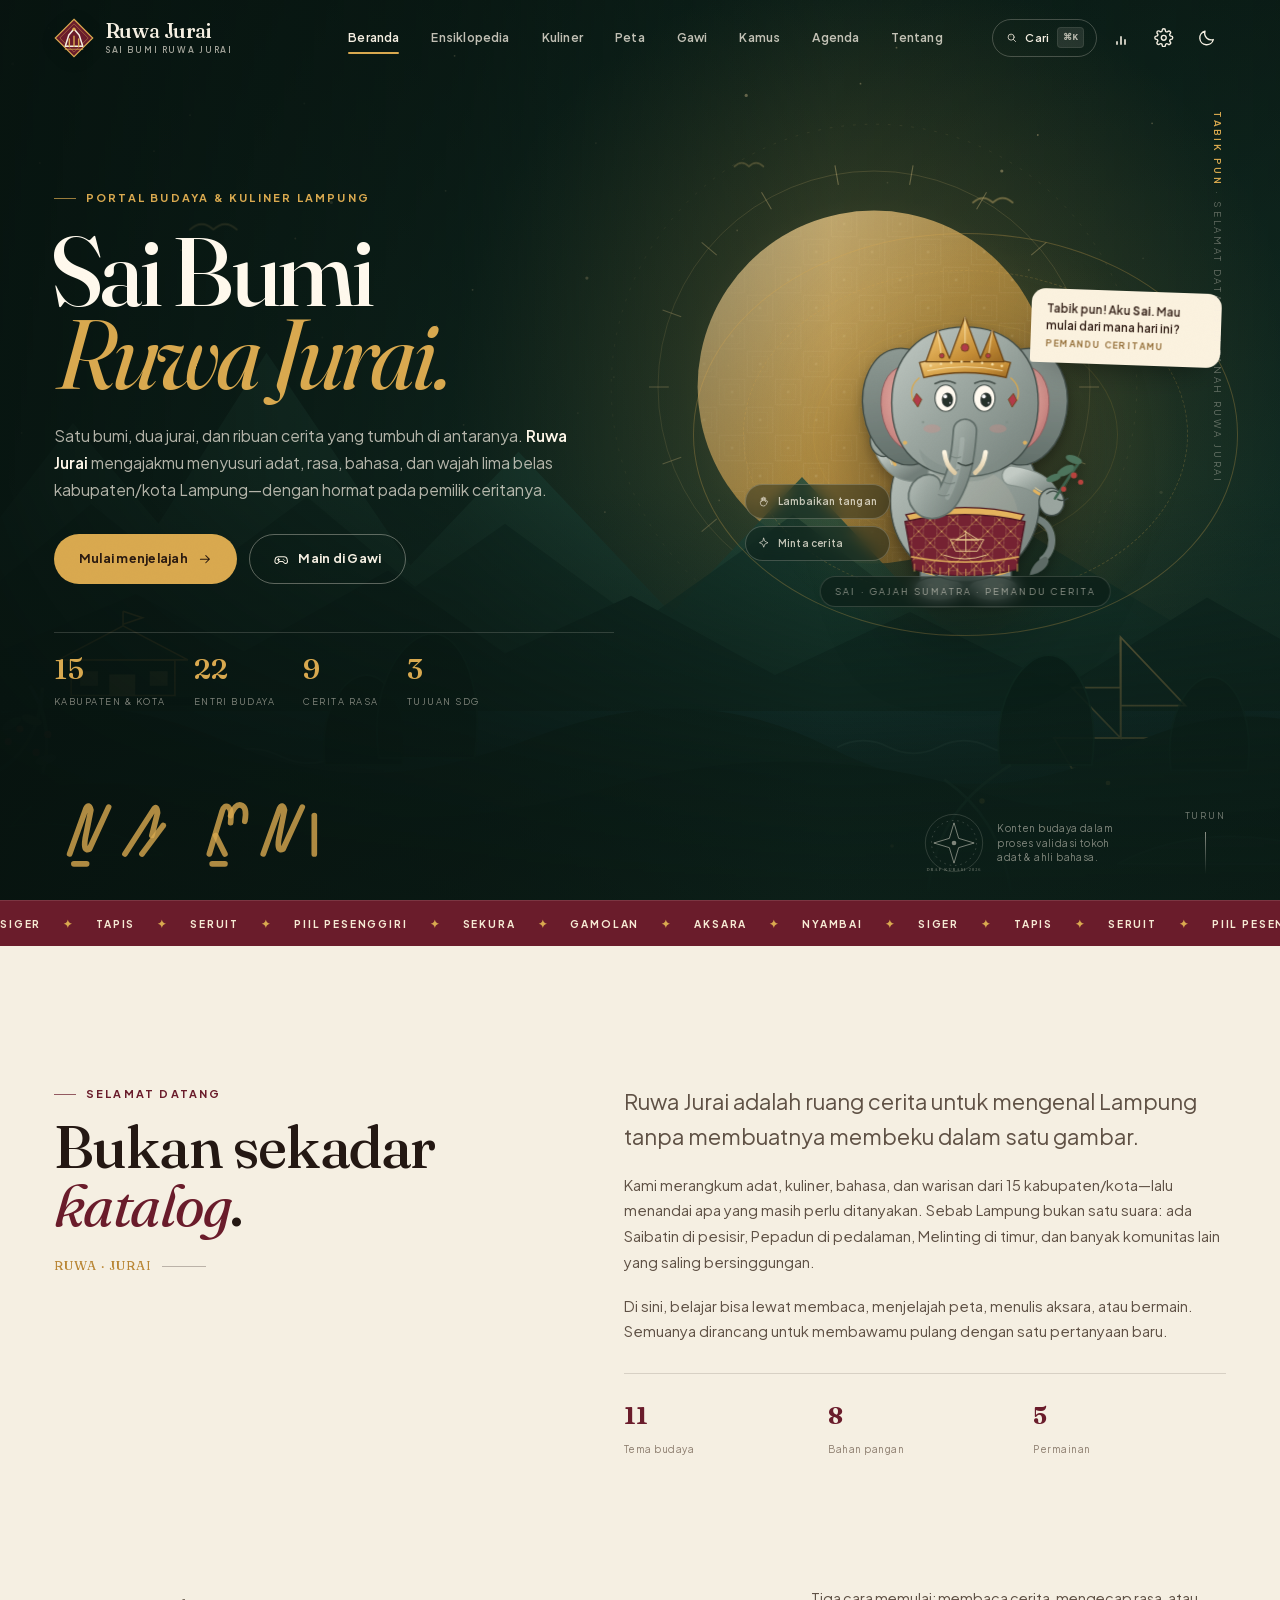
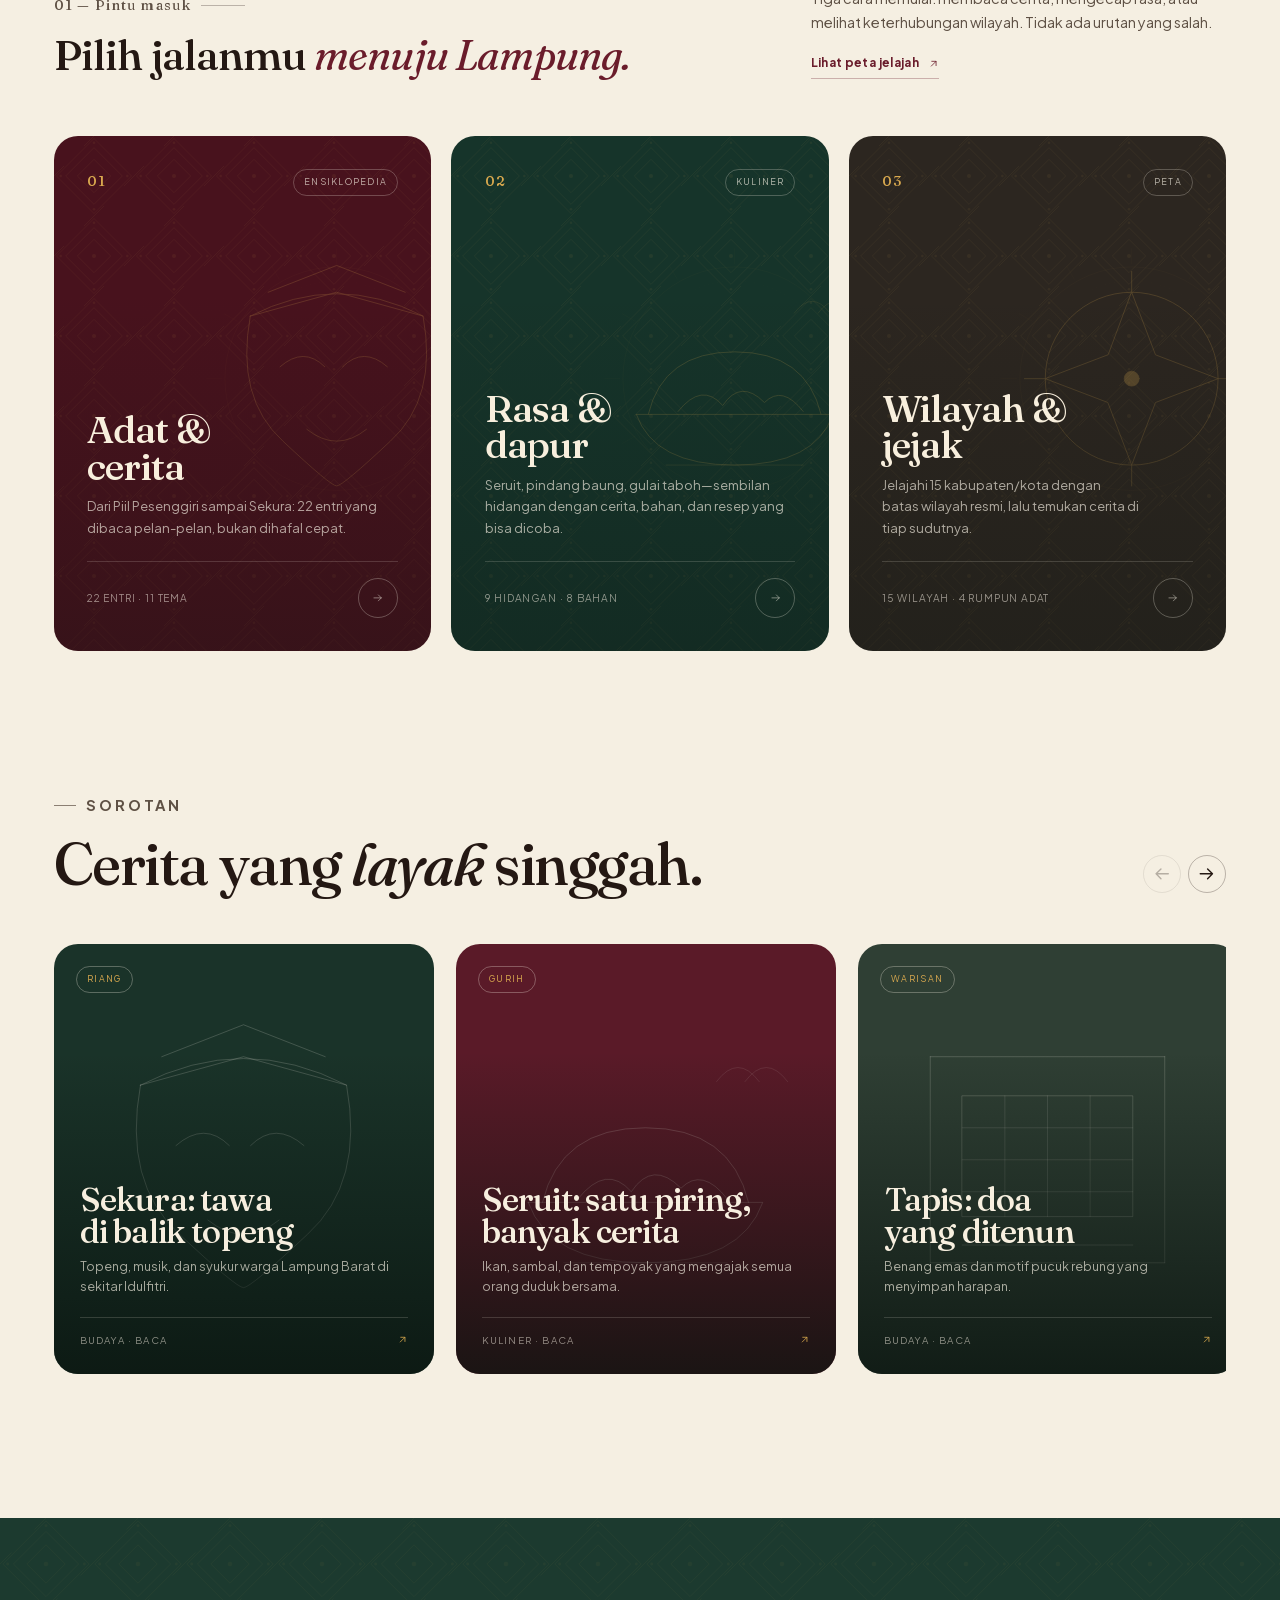
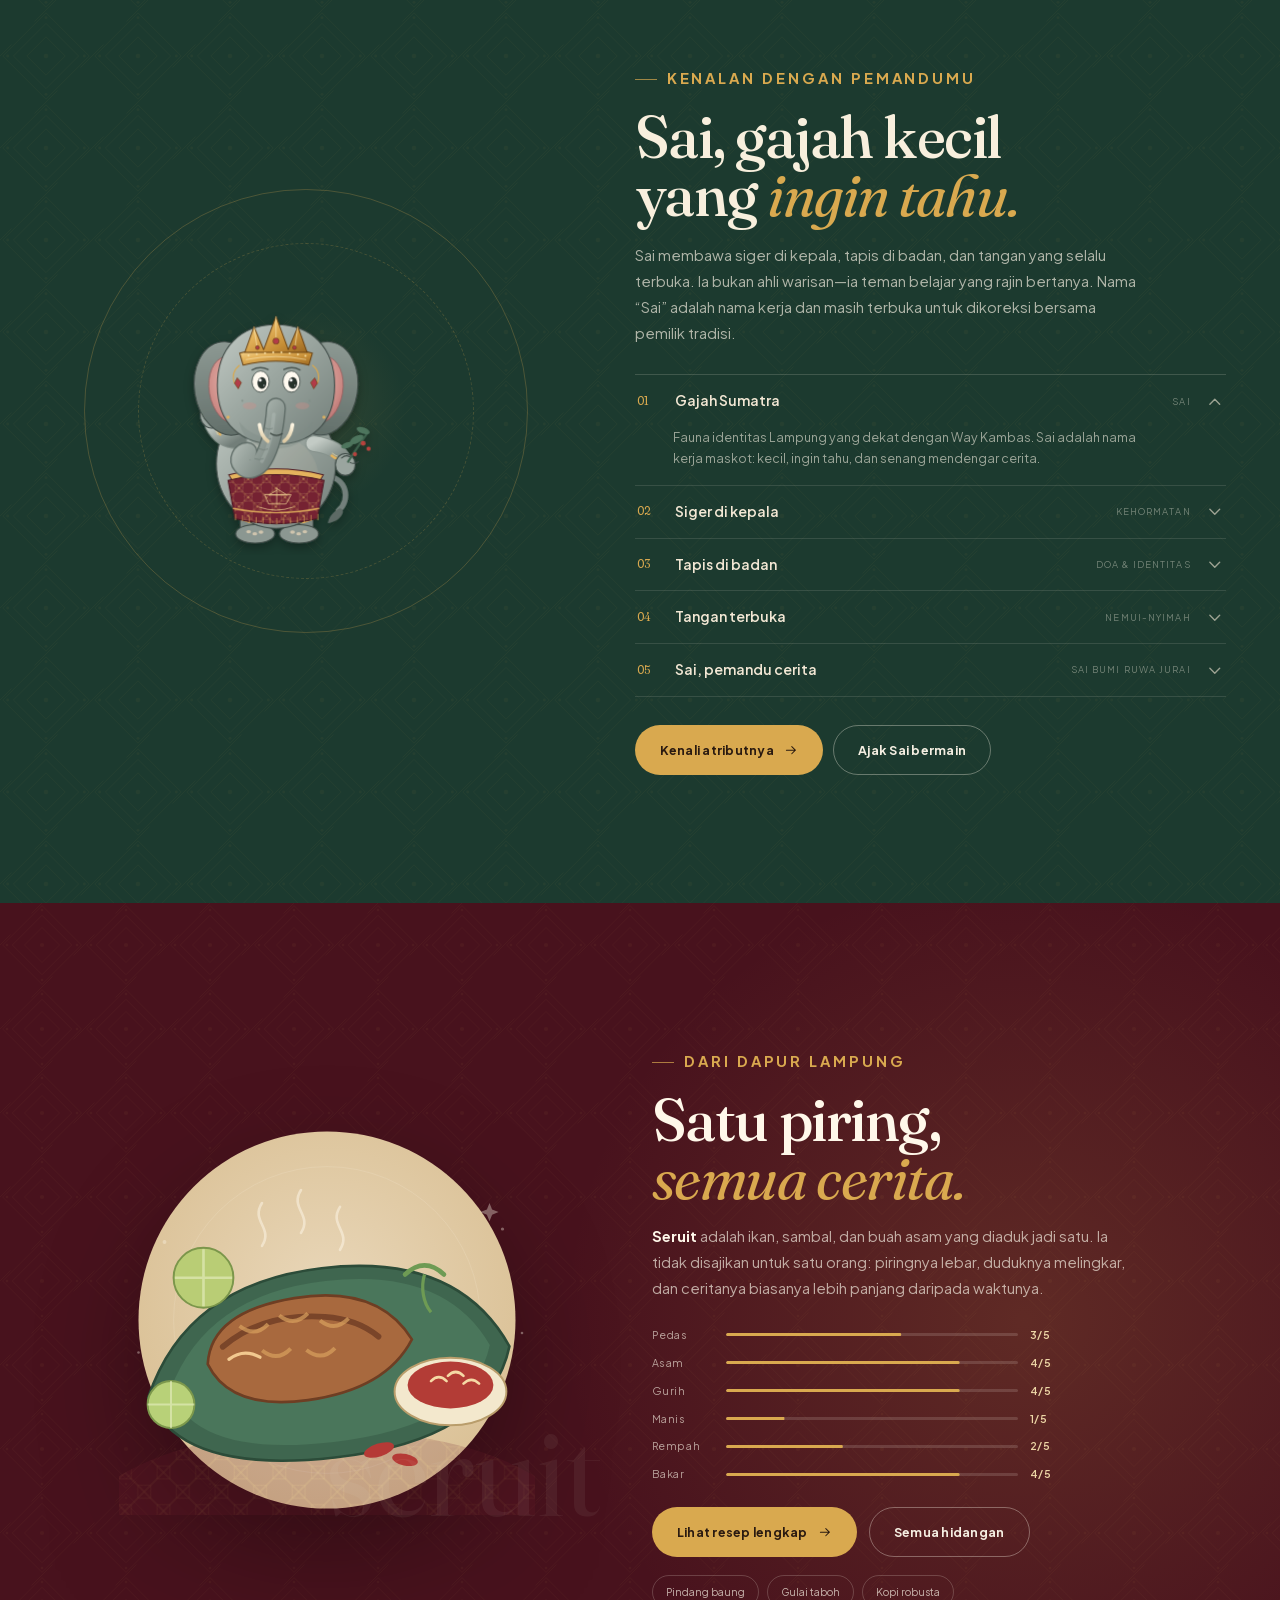
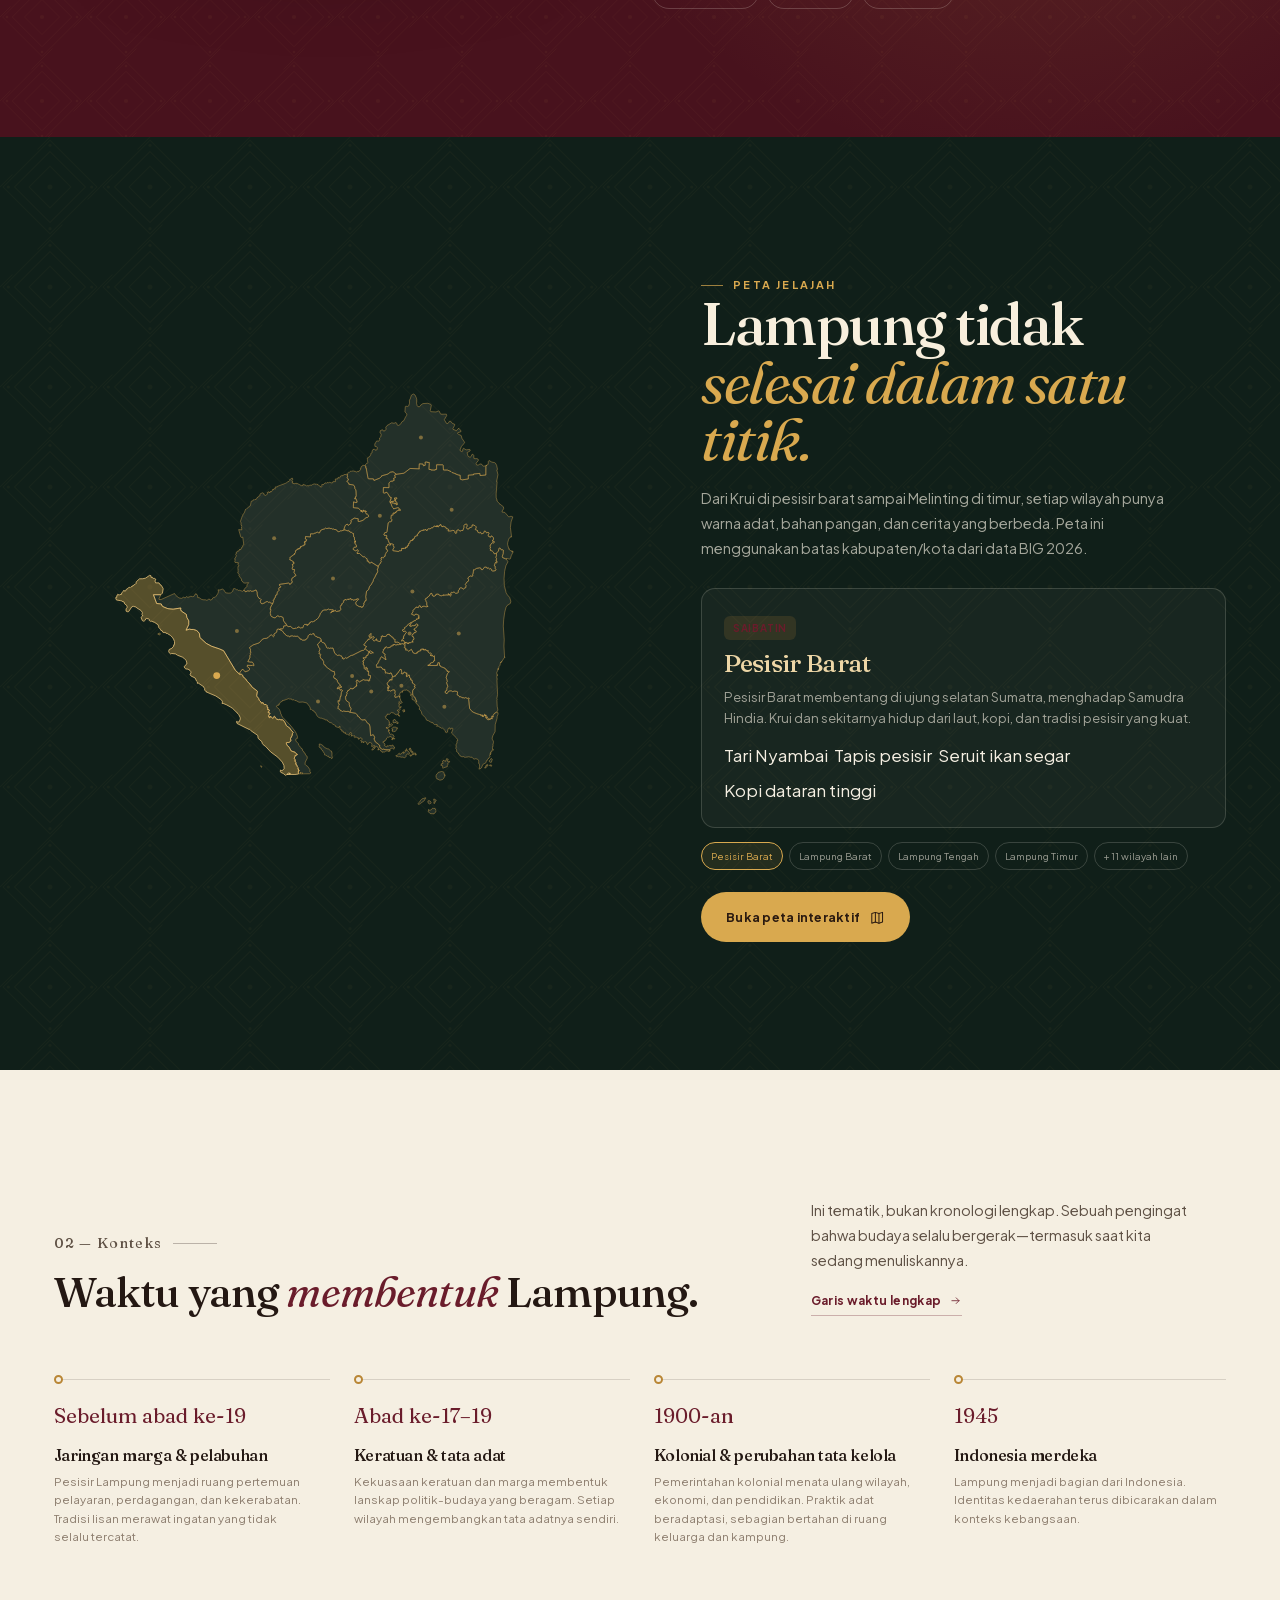
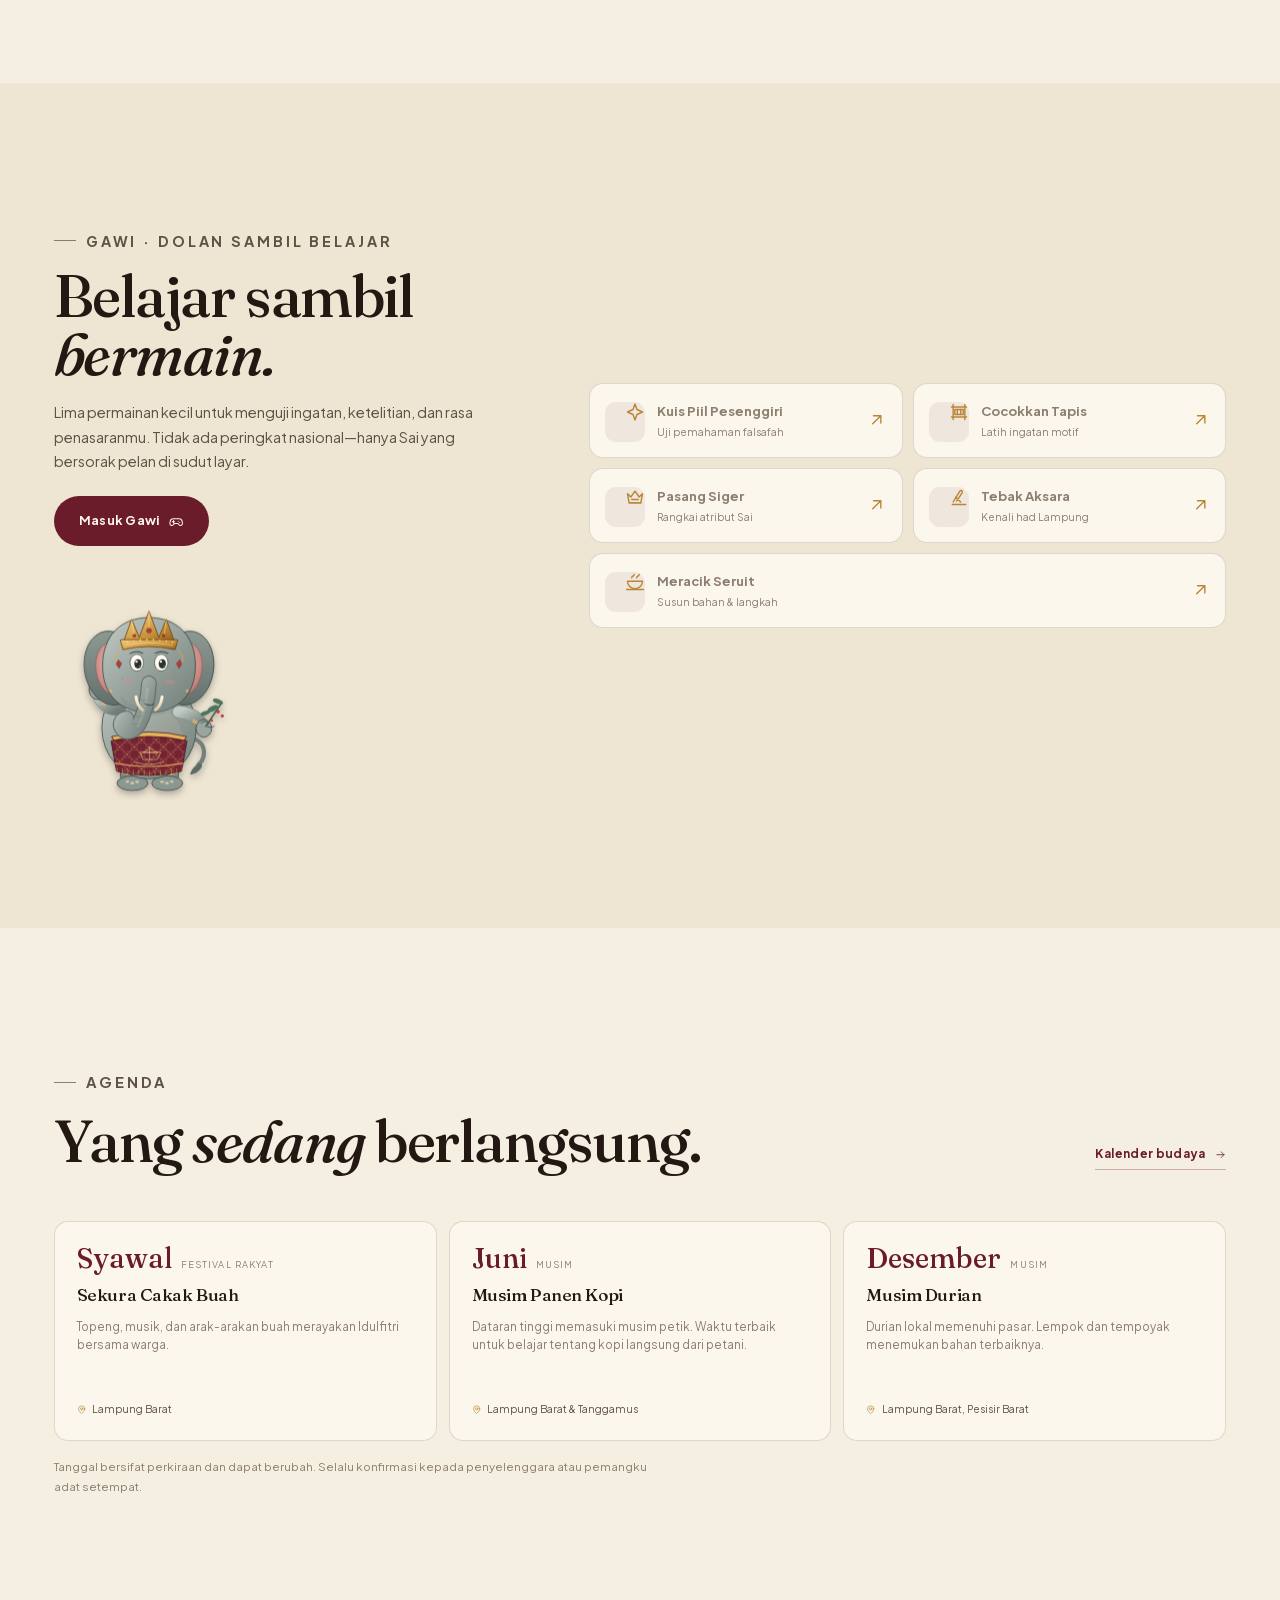
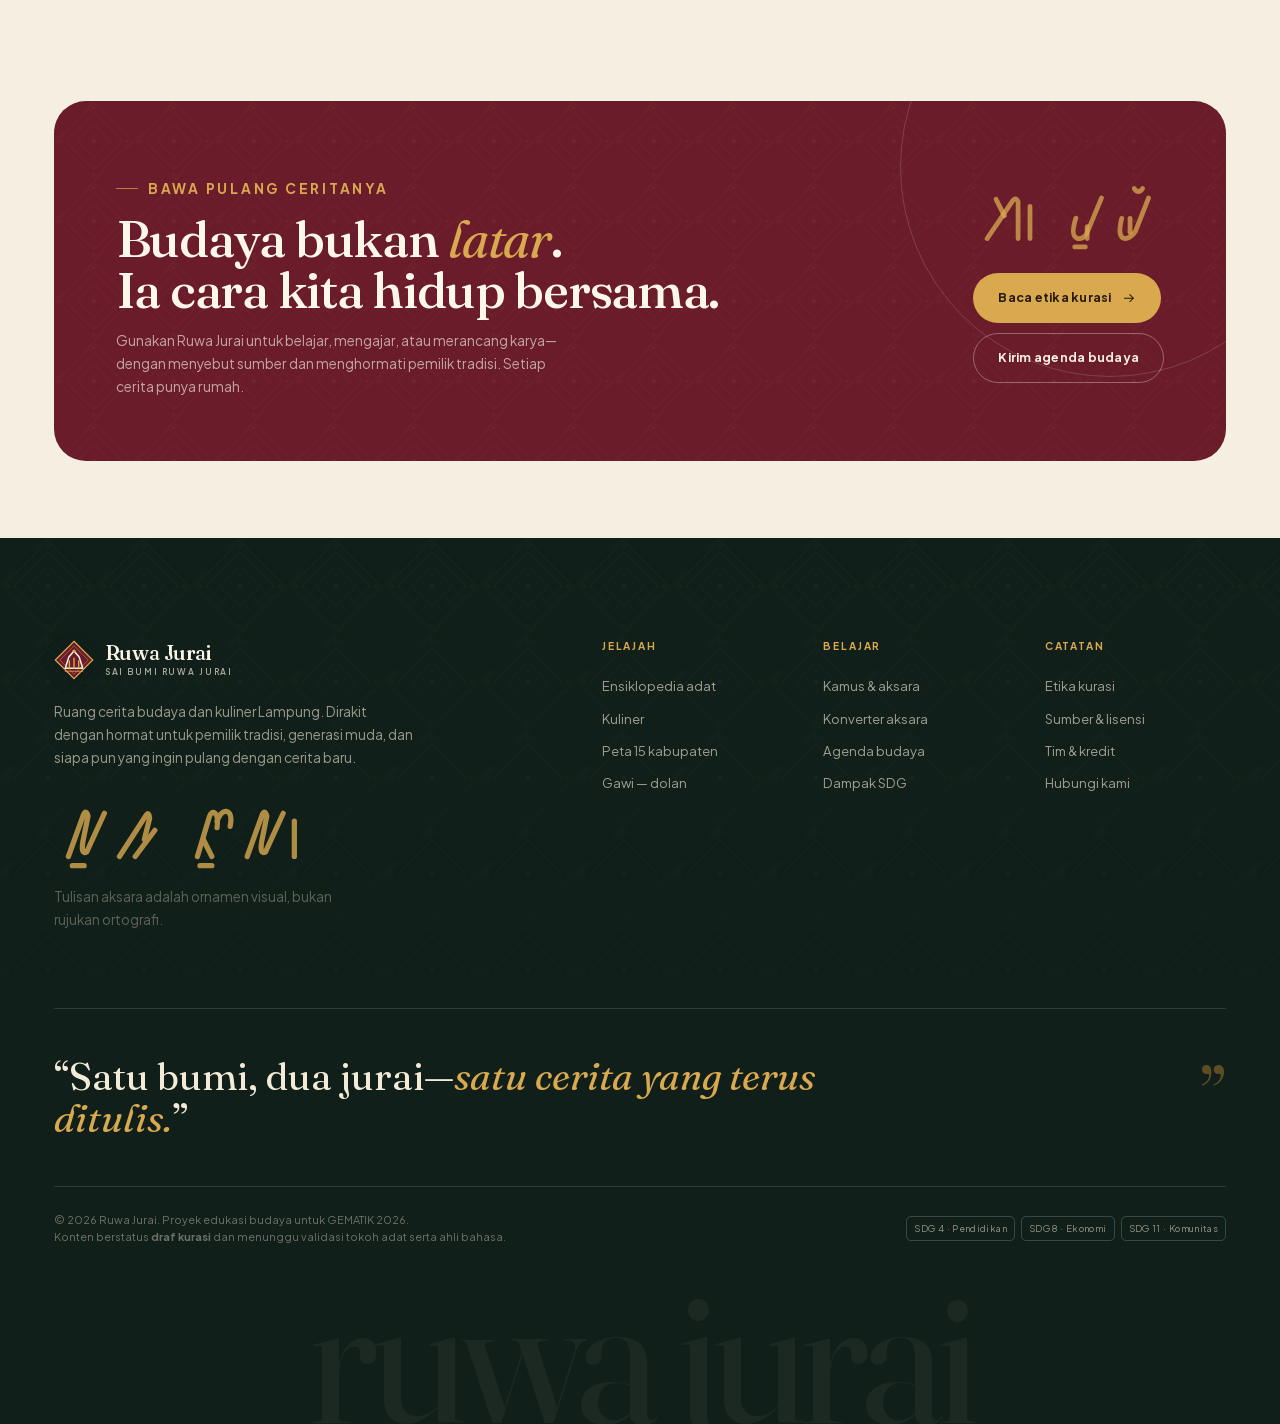
==== index.html @ bbf86ad0 "masih sangat sederhana" ====
<!DOCTYPE html>
<html lang="id" data-theme="light">
<head>
  <meta charset="utf-8">
  <meta name="viewport" content="width=device-width, initial-scale=1">
  <title>Ruwa Jurai — Portal Budaya &amp; Kuliner Lampung</title>
  <meta name="description" content="Rumah digital untuk cerita, rasa, dan warisan Lampung. Jelajahi ensiklopedia adat, kuliner, peta 15 kabupaten/kota, kamus aksara, dan permainan budaya.">
  <meta name="theme-color" content="#142b23">
  <meta property="og:title" content="Ruwa Jurai — Sai Bumi Ruwa Jurai">
  <meta property="og:description" content="Satu bumi, dua jurai. Jelajahi budaya dan kuliner Lampung lewat cerita, peta, aksara, dan permainan.">
  <meta property="og:type" content="website">
  <meta property="og:image" content="assets/img/og-ruwa-jurai.svg">
  <link rel="icon" href="assets/img/favicon.svg" type="image/svg+xml">
  <link rel="manifest" href="manifest.webmanifest">
  <link rel="stylesheet" href="assets/fonts/fonts.css">
  <link rel="stylesheet" href="assets/css/base.css">
  <link rel="stylesheet" href="assets/css/components.css">
  <link rel="stylesheet" href="assets/css/pages.css">
  <script defer src="assets/js/glyphs.js"></script>
  <script defer src="assets/js/aksara.js"></script>
  <script defer src="assets/js/icons.js"></script>
  <script defer src="assets/js/illustrations.js"></script>
  <script defer src="assets/js/data.js"></script>
  <script defer src="assets/js/map-data.js"></script>
  <script defer src="assets/js/app.js"></script>
  <script defer src="assets/js/home.js"></script>
  <meta name="color-scheme" content="light dark">
  <meta name="mobile-web-app-capable" content="yes">
  <meta name="apple-mobile-web-app-capable" content="yes">
  <meta name="apple-mobile-web-app-status-bar-style" content="black-translucent">
  <meta name="apple-mobile-web-app-title" content="Ruwa Jurai">
  <script defer src="assets/js/sw-register.js"></script>
</head>
<body data-page="beranda">
  <div data-site-header></div>
  <main id="main">
    <!-- HERO -->
    <section class="home-hero" id="hero">
      <div class="home-hero__scene" data-hero-scene></div>
      <span class="hero-verbs" aria-hidden="true"><b>tabik pun</b> · selamat datang di tanah ruwa jurai</span>
      <div class="container home-hero__inner">
        <div class="home-hero__copy">
          <p class="eyebrow eyebrow--gold">Portal budaya &amp; kuliner Lampung</p>
          <h1>
            <span class="line">Sai Bumi</span>
            <em>Ruwa Jurai.</em>
          </h1>
          <p class="home-hero__lead">
            Satu bumi, dua jurai, dan ribuan cerita yang tumbuh di antaranya.
            <strong>Ruwa Jurai</strong> mengajakmu menyusuri adat, rasa, bahasa, dan wajah
            lima belas kabupaten/kota Lampung—dengan hormat pada pemilik ceritanya.
          </p>
          <div class="home-hero__actions">
            <a class="btn btn--gold" href="ensiklopedia.html">Mulai menjelajah <span data-icon="right"></span></a>
            <a class="btn btn--on-dark" href="gawi.html"><span data-icon="gamepad"></span> Main di Gawi</a>
          </div>
          <div class="home-hero__stats">
            <div class="home-hero__stat"><b data-count="15">15</b><span>Kabupaten &amp; kota</span></div>
            <div class="home-hero__stat"><b data-count="22">22</b><span>Entri budaya</span></div>
            <div class="home-hero__stat"><b data-count="9">9</b><span>Cerita rasa</span></div>
            <div class="home-hero__stat"><b data-count="3">3</b><span>Tujuan SDG</span></div>
          </div>
        </div>
        <div class="home-hero__mascot">
          <div class="mascot-stage">
            <span class="mascot-stage__halo" aria-hidden="true"></span>
            <div class="speech-bubble">Tabik pun! Aku <b>Sai</b>. Mau mulai dari mana hari ini?<small>Pemandu ceritamu</small></div>
            <div class="mascot-actions">
              <button type="button" data-sai-action="wave"><span data-icon="hands"></span> Lambaikan tangan</button>
              <button type="button" data-sai-action="story"><span data-icon="spark"></span> Minta cerita</button>
            </div>
            <div data-mascot></div>
            <span class="mascot-stage__caption">Sai · gajah Sumatra · pemandu cerita</span>
          </div>
        </div>
      </div>
      <div class="container home-hero__foot">
        <div class="hero-aksara aksara-wrap" data-aksara="ruwa jurai" data-aksara-decor aria-hidden="true"></div>
        <div class="home-hero__footright">
          <div class="hero-seal">
            <svg viewBox="0 0 80 80" aria-hidden="true" fill="none" stroke="currentColor" stroke-width="1">
              <circle cx="40" cy="40" r="37" opacity=".4"/>
              <circle cx="40" cy="40" r="29" stroke-dasharray="2 5" opacity=".5"/>
              <path d="M40 14 46 34 66 40 46 46 40 66 34 46 14 40 34 34Z" stroke-width="1.2"/>
              <circle cx="40" cy="40" r="3" fill="currentColor" stroke="none"/>
              <text x="40" y="76" text-anchor="middle" font-size="5.5" letter-spacing="1.4" fill="currentColor" stroke="none" font-family="serif">DRAF KURASI 2026</text>
            </svg>
            <span>Konten budaya dalam proses validasi tokoh adat &amp; ahli bahasa.</span>
          </div>
          <a class="hero-scroll" href="#jelajah"><span>Turun</span><span class="line" aria-hidden="true"></span></a>
        </div>
      </div>
    </section>

    <!-- RIBBON -->
    <div class="ribbon" aria-hidden="true">
      <div class="ribbon__track">
        <div class="ribbon__group">
          <span>Siger</span><span>Tapis</span><span>Seruit</span><span>Piil Pesenggiri</span><span>Sekura</span><span>Gamolan</span><span>Aksara</span><span>Nyambai</span>
        </div>
        <div class="ribbon__group">
          <span>Siger</span><span>Tapis</span><span>Seruit</span><span>Piil Pesenggiri</span><span>Sekura</span><span>Gamolan</span><span>Aksara</span><span>Nyambai</span>
        </div>
      </div>
    </div>

    <!-- INTRO -->
    <section class="section home-intro" id="jelajah">
      <div class="container home-intro__grid">
        <div class="home-intro__title reveal">
          <p class="eyebrow">Selamat datang</p>
          <h2>Bukan sekadar <em>katalog</em>.</h2>
          <p class="section-index" style="margin-top:22px">RUWA · JURAI</p>
        </div>
        <div class="home-intro__body reveal" data-reveal="right">
          <p class="lead">Ruwa Jurai adalah ruang cerita untuk mengenal Lampung tanpa membuatnya membeku dalam satu gambar.</p>
          <p>Kami merangkum adat, kuliner, bahasa, dan warisan dari 15 kabupaten/kota—lalu menandai apa yang masih perlu ditanyakan. Sebab Lampung bukan satu suara: ada Saibatin di pesisir, Pepadun di pedalaman, Melinting di timur, dan banyak komunitas lain yang saling bersinggungan.</p>
          <p>Di sini, belajar bisa lewat membaca, menjelajah peta, menulis aksara, atau bermain. Semuanya dirancang untuk membawamu pulang dengan satu pertanyaan baru.</p>
          <div class="home-facts">
            <div class="home-fact"><b>11</b><span>Tema budaya</span></div>
            <div class="home-fact"><b>8</b><span>Bahan pangan</span></div>
            <div class="home-fact"><b>5</b><span>Permainan</span></div>
          </div>
        </div>
      </div>
    </section>

    <!-- PATHWAYS -->
    <section class="section section--flush" aria-labelledby="path-title">
      <div class="container">
        <div class="section-head section-head--split">
          <div>
            <p class="section-index reveal">01 — Pintu masuk</p>
            <h2 class="section-lede" id="path-title" style="margin-top:14px">Pilih jalanmu <em>menuju Lampung.</em></h2>
          </div>
          <div class="section-head__side reveal" data-reveal="right">
            <p>Tiga cara memulai: membaca cerita, mengecap rasa, atau melihat keterhubungan wilayah. Tidak ada urutan yang salah.</p>
            <a class="link-arrow" href="peta.html">Lihat peta jelajah <span data-icon="arrow-up-right"></span></a>
          </div>
        </div>
        <div class="pathways">
          <a class="path-card reveal" href="ensiklopedia.html" style="--delay:0ms">
            <div class="path-card__top"><span class="path-card__num">01</span><span class="path-card__tag">Ensiklopedia</span></div>
            <div class="path-card__art" data-motif-panel="mask" aria-hidden="true"></div>
            <div class="path-card__body">
              <h3>Adat &amp;<br>cerita</h3>
              <p>Dari Piil Pesenggiri sampai Sekura: 22 entri yang dibaca pelan-pelan, bukan dihafal cepat.</p>
              <div class="path-card__foot"><span>22 entri · 11 tema</span><span class="path-card__arrow" data-icon="right"></span></div>
            </div>
          </a>
          <a class="path-card reveal" href="kuliner.html" style="--delay:80ms">
            <div class="path-card__top"><span class="path-card__num">02</span><span class="path-card__tag">Kuliner</span></div>
            <div class="path-card__art" data-motif-panel="seruit" aria-hidden="true"></div>
            <div class="path-card__body">
              <h3>Rasa &amp;<br>dapur</h3>
              <p>Seruit, pindang baung, gulai taboh—sembilan hidangan dengan cerita, bahan, dan resep yang bisa dicoba.</p>
              <div class="path-card__foot"><span>9 hidangan · 8 bahan</span><span class="path-card__arrow" data-icon="right"></span></div>
            </div>
          </a>
          <a class="path-card reveal" href="peta.html" style="--delay:160ms">
            <div class="path-card__top"><span class="path-card__num">03</span><span class="path-card__tag">Peta</span></div>
            <div class="path-card__art" data-motif-panel="compass" aria-hidden="true"></div>
            <div class="path-card__body">
              <h3>Wilayah &amp;<br>jejak</h3>
              <p>Jelajahi 15 kabupaten/kota dengan batas wilayah resmi, lalu temukan cerita di tiap sudutnya.</p>
              <div class="path-card__foot"><span>15 wilayah · 4 rumpun adat</span><span class="path-card__arrow" data-icon="right"></span></div>
            </div>
          </a>
        </div>
      </div>
    </section>

    <!-- HIGHLIGHTS -->
    <section class="section" aria-labelledby="sorotan-title">
      <div class="container">
        <div class="section-head">
          <div class="section-head__title reveal">
            <p class="eyebrow">Sorotan</p>
            <h2 id="sorotan-title">Cerita yang <em class="italic">layak</em> singgah.</h2>
          </div>
          <div class="rail-nav reveal" data-reveal="right" aria-label="Geser sorotan">
            <button type="button" data-rail-prev aria-label="Sorotan sebelumnya"><span data-icon="left"></span></button>
            <button type="button" data-rail-next aria-label="Sorotan berikutnya"><span data-icon="right"></span></button>
          </div>
        </div>
        <div class="rail-wrap">
          <div class="rail reveal" id="highlight-rail" tabindex="0" aria-label="Sorotan budaya dan kuliner"></div>
        </div>
      </div>
    </section>

    <!-- SAI -->
    <section class="section sai-feature" aria-labelledby="sai-title">
      <div class="container sai-feature__grid">
        <div class="sai-feature__visual reveal" data-reveal="left">
          <span class="sai-feature__ring" aria-hidden="true"></span>
          <div data-mascot></div>
        </div>
        <div class="sai-feature__copy reveal" data-reveal="right">
          <p class="eyebrow">Kenalan dengan pemandumu</p>
          <h2 id="sai-title">Sai, gajah kecil<br>yang <em>ingin tahu.</em></h2>
          <p>Sai membawa siger di kepala, tapis di badan, dan tangan yang selalu terbuka. Ia bukan ahli warisan—ia teman belajar yang rajin bertanya. Nama “Sai” adalah nama kerja dan masih terbuka untuk dikoreksi bersama pemilik tradisi.</p>
          <div class="sai-attrs" data-sai-attrs></div>
          <div class="sai-feature__actions">
            <a class="btn btn--gold" href="tentang.html#maskot">Kenali atributnya <span data-icon="right"></span></a>
            <a class="btn btn--on-dark" href="gawi.html">Ajak Sai bermain</a>
          </div>
        </div>
      </div>
    </section>

    <!-- RASA -->
    <section class="section rasa-feature" aria-labelledby="rasa-title">
      <div class="container rasa-feature__grid">
        <div class="rasa-feature__art reveal" data-reveal="left" data-dish="seruit"></div>
        <div class="rasa-feature__copy reveal" data-reveal="right">
          <p class="eyebrow">Dari dapur Lampung</p>
          <h2 id="rasa-title">Satu piring,<br><em>semua cerita.</em></h2>
          <p><strong style="color:#fff8ea">Seruit</strong> adalah ikan, sambal, dan buah asam yang diaduk jadi satu. Ia tidak disajikan untuk satu orang: piringnya lebar, duduknya melingkar, dan ceritanya biasanya lebih panjang daripada waktunya.</p>
          <div class="flavor-mini" id="seruit-flavor"></div>
          <div class="home-hero__actions" style="margin-top:22px">
            <a class="btn btn--gold" href="kuliner.html?hidangan=seruit">Lihat resep lengkap <span data-icon="right"></span></a>
            <a class="btn btn--on-dark" href="kuliner.html">Semua hidangan</a>
          </div>
          <div class="rasa-feature__links" style="margin-top:18px">
            <a href="kuliner.html?hidangan=pindang-baung">Pindang baung</a>
            <a href="kuliner.html?hidangan=gulai-taboh">Gulai taboh</a>
            <a href="kuliner.html?hidangan=kopi-robusta">Kopi robusta</a>
          </div>
        </div>
      </div>
    </section>

    <!-- PETA -->
    <section class="section map-teaser" aria-labelledby="peta-title">
      <div class="container map-teaser__grid">
        <div class="map-teaser__art" id="home-map" aria-label="Peta mini 15 kabupaten/kota Lampung"></div>
        <div class="map-teaser__copy reveal" data-reveal="right">
          <p class="eyebrow">Peta jelajah</p>
          <h2 id="peta-title">Lampung tidak<br><em>selesai dalam satu titik.</em></h2>
          <p style="color:rgba(245,239,226,.65);font-size:.9rem;line-height:1.75;max-width:48ch;margin-top:18px">Dari Krui di pesisir barat sampai Melinting di timur, setiap wilayah punya warna adat, bahan pangan, dan cerita yang berbeda. Peta ini menggunakan batas kabupaten/kota dari data BIG 2026.</p>
          <div class="map-teaser__card" id="home-map-card" aria-live="polite"></div>
          <div class="map-teaser__chips" id="home-map-chips"></div>
          <a class="btn btn--gold" style="margin-top:22px" href="peta.html">Buka peta interaktif <span data-icon="map"></span></a>
        </div>
      </div>
    </section>

    <!-- TIMELINE -->
    <section class="section" aria-labelledby="garis-title">
      <div class="container">
        <div class="section-head section-head--split">
          <div>
            <p class="section-index reveal">02 — Konteks</p>
            <h2 class="section-lede" id="garis-title" style="margin-top:14px">Waktu yang <em>membentuk</em> Lampung.</h2>
          </div>
          <div class="section-head__side reveal" data-reveal="right">
            <p>Ini tematik, bukan kronologi lengkap. Sebuah pengingat bahwa budaya selalu bergerak—termasuk saat kita sedang menuliskannya.</p>
            <a class="link-arrow" href="ensiklopedia.html#garis-waktu">Garis waktu lengkap <span data-icon="right"></span></a>
          </div>
        </div>
        <div class="timeline-rail reveal" id="home-timeline"></div>
      </div>
    </section>

    <!-- GAWI -->
    <section class="section games-teaser" aria-labelledby="gawi-title">
      <div class="container games-teaser__grid">
        <div class="games-teaser__copy reveal" data-reveal="left">
          <p class="eyebrow">Gawi · dolan sambil belajar</p>
          <h2 id="gawi-title" style="margin-top:14px">Belajar sambil<br><em class="italic">bermain.</em></h2>
          <p>Lima permainan kecil untuk menguji ingatan, ketelitian, dan rasa penasaranmu. Tidak ada peringkat nasional—hanya Sai yang bersorak pelan di sudut layar.</p>
          <div class="home-hero__actions" style="margin-top:22px">
            <a class="btn" href="gawi.html">Masuk Gawi <span data-icon="gamepad"></span></a>
          </div>
          <div class="games-teaser__mascot" data-mascot="bare" aria-hidden="true">
            <div class="bubble">Mulai dari yang paling mudah? Aku temani.</div>
          </div>
        </div>
        <div class="game-mini-grid reveal" data-reveal="right" id="home-games"></div>
      </div>
    </section>

    <!-- AGENDA -->
    <section class="section" aria-labelledby="agenda-title">
      <div class="container">
        <div class="section-head">
          <div class="section-head__title reveal">
            <p class="eyebrow">Agenda</p>
            <h2 id="agenda-title">Yang <em class="italic">sedang</em> berlangsung.</h2>
          </div>
          <a class="link-arrow reveal" href="agenda.html" data-reveal="right">Kalender budaya <span data-icon="right"></span></a>
        </div>
        <div class="agenda-strip reveal" id="home-agenda"></div>
        <p class="tiny faint" style="margin-top:16px;max-width:70ch">Tanggal bersifat perkiraan dan dapat berubah. Selalu konfirmasi kepada penyelenggara atau pemangku adat setempat.</p>
      </div>
    </section>

    <!-- CTA -->
    <section class="section section--tight">
      <div class="container">
        <div class="cta-band reveal">
          <div>
            <p class="eyebrow">Bawa pulang ceritanya</p>
            <h2>Budaya bukan <em>latar</em>.<br>Ia cara kita hidup bersama.</h2>
            <p>Gunakan Ruwa Jurai untuk belajar, mengajar, atau merancang karya—dengan menyebut sumber dan menghormati pemilik tradisi. Setiap cerita punya rumah.</p>
          </div>
          <div class="cta-band__actions">
            <div class="cta-band__aksara aksara-wrap" data-aksara="sai bumi" data-aksara-decor aria-hidden="true"></div>
            <a class="btn btn--gold" href="tentang.html">Baca etika kurasi <span data-icon="right"></span></a>
            <a class="btn btn--on-dark" href="agenda.html">Kirim agenda budaya</a>
          </div>
        </div>
      </div>
    </section>
  </main>
  <div data-site-footer></div>
</body>
</html>
---- assets/fonts/fonts.css ----
/* RUWA JURAI — self-hosted fonts (local woff2) */
@font-face {
  font-family: 'Fraunces';
  font-style: normal;
  font-weight: 300 900;
  font-display: swap;
  src: url('./fraunces-latin-ext.woff2') format('woff2');
}

@font-face {
  font-family: 'Fraunces';
  font-style: normal;
  font-weight: 300 900;
  font-display: swap;
  src: url('./fraunces-latin.woff2') format('woff2');
}

@font-face {
  font-family: 'Fraunces';
  font-style: italic;
  font-weight: 300 900;
  font-display: swap;
  src: url('./fraunces-italic-latin-ext.woff2') format('woff2');
}

@font-face {
  font-family: 'Fraunces';
  font-style: italic;
  font-weight: 300 900;
  font-display: swap;
  src: url('./fraunces-italic-latin.woff2') format('woff2');
}

@font-face {
  font-family: 'Plus Jakarta Sans';
  font-style: normal;
  font-weight: 300 800;
  font-display: swap;
  src: url('./jakarta-latin-ext.woff2') format('woff2');
}

@font-face {
  font-family: 'Plus Jakarta Sans';
  font-style: normal;
  font-weight: 300 800;
  font-display: swap;
  src: url('./jakarta-latin.woff2') format('woff2');
}
---- assets/css/base.css ----
/* =========================================================
   RUWA JURAI — Design tokens, reset & typography
   ========================================================= */

@font-face {
  font-family: 'Fraunces';
  font-style: normal;
  font-weight: 300 900;
  font-display: swap;
  src: url('../fonts/fraunces-latin.woff2') format('woff2');
  unicode-range: U+0000-00FF, U+0131, U+0152-0153, U+02BB-02BC, U+02C6, U+02DA, U+02DC, U+0304, U+0308, U+0329, U+2000-206F, U+20AC, U+2122, U+2191, U+2193, U+2212, U+2215, U+FEFF, U+FFFD;
}
@font-face {
  font-family: 'Fraunces';
  font-style: normal;
  font-weight: 300 900;
  font-display: swap;
  src: url('../fonts/fraunces-latin-ext.woff2') format('woff2');
  unicode-range: U+0100-02BA, U+02BD-02C5, U+02C7-02CC, U+02CE-02D7, U+02DD-02FF, U+0304, U+0308, U+0329, U+1D00-1DBF, U+1E00-1E9F, U+1EF2-1EFF, U+2020, U+20A0-20AB, U+20AD-20C4, U+2113, U+2C60-2C7F, U+A720-A7FF;
}
@font-face {
  font-family: 'Fraunces';
  font-style: italic;
  font-weight: 300 900;
  font-display: swap;
  src: url('../fonts/fraunces-italic-latin.woff2') format('woff2');
  unicode-range: U+0000-00FF, U+0131, U+0152-0153, U+02BB-02BC, U+02C6, U+02DA, U+02DC, U+0304, U+0308, U+0329, U+2000-206F, U+20AC, U+2122, U+2191, U+2193, U+2212, U+2215, U+FEFF, U+FFFD;
}
@font-face {
  font-family: 'Fraunces';
  font-style: italic;
  font-weight: 300 900;
  font-display: swap;
  src: url('../fonts/fraunces-italic-latin-ext.woff2') format('woff2');
  unicode-range: U+0100-02BA, U+02BD-02C5, U+02C7-02CC, U+02CE-02D7, U+02DD-02FF, U+0304, U+0308, U+0329, U+1D00-1DBF, U+1E00-1E9F, U+1EF2-1EFF, U+2020, U+20A0-20AB, U+20AD-20C4, U+2113, U+2C60-2C7F, U+A720-A7FF;
}
@font-face {
  font-family: 'Plus Jakarta Sans';
  font-style: normal;
  font-weight: 300 800;
  font-display: swap;
  src: url('../fonts/jakarta-latin.woff2') format('woff2');
  unicode-range: U+0000-00FF, U+0131, U+0152-0153, U+02BB-02BC, U+02C6, U+02DA, U+02DC, U+0304, U+0308, U+0329, U+2000-206F, U+20AC, U+2122, U+2191, U+2193, U+2212, U+2215, U+FEFF, U+FFFD;
}
@font-face {
  font-family: 'Plus Jakarta Sans';
  font-style: normal;
  font-weight: 300 800;
  font-display: swap;
  src: url('../fonts/jakarta-latin-ext.woff2') format('woff2');
  unicode-range: U+0100-02BA, U+02BD-02C5, U+02C7-02CC, U+02CE-02D7, U+02DD-02FF, U+0304, U+0308, U+0329, U+1D00-1DBF, U+1E00-1E9F, U+1EF2-1EFF, U+2020, U+20A0-20AB, U+20AD-20C4, U+2113, U+2C60-2C7F, U+A720-A7FF;
}

:root {
  --font-display: 'Fraunces', 'Iowan Old Style', 'Palatino Linotype', Georgia, serif;
  --font-body: 'Plus Jakarta Sans', -apple-system, BlinkMacSystemFont, 'Segoe UI', sans-serif;
  --font-mono: ui-monospace, 'SFMono-Regular', 'Cascadia Code', Menlo, monospace;

  --bg: #f5efe2;
  --bg-deep: #eee5d3;
  --surface: #fbf7ed;
  --surface-2: #f7f0e1;
  --ink: #241813;
  --ink-soft: #5f5145;
  --ink-faint: #8d7e6f;
  --maroon: #6a1c2b;
  --maroon-2: #8a2b3d;
  --maroon-deep: #48121d;
  --gold: #b98635;
  --gold-2: #d9a94f;
  --gold-soft: #edd6a6;
  --forest: #1c3a2f;
  --forest-2: #2b5142;
  --sage: #8fa486;
  --clay: #a85c3e;
  --cream: #f5efe2;
  --line: rgba(36, 24, 19, 0.14);
  --line-strong: rgba(36, 24, 19, 0.28);
  --line-light: rgba(245, 239, 226, 0.2);
  --shadow-sm: 0 2px 8px rgba(47, 31, 20, 0.06);
  --shadow: 0 22px 60px -34px rgba(47, 31, 20, 0.38);
  --shadow-lg: 0 40px 100px -40px rgba(24, 12, 8, 0.55);
  --radius-xs: 8px;
  --radius-sm: 14px;
  --radius: 24px;
  --radius-lg: 36px;
  --container: 1280px;
  --gutter: clamp(20px, 4.2vw, 60px);
  --section-y: clamp(84px, 10vw, 148px);
  --header-h: 76px;
  --ease: cubic-bezier(0.22, 1, 0.36, 1);
  --ease-soft: cubic-bezier(0.33, 1, 0.68, 1);
  --speed: 480ms;
  --tapis: url("data:image/svg+xml,%3Csvg xmlns='http://www.w3.org/2000/svg' width='96' height='96' viewBox='0 0 96 96'%3E%3Cg fill='none' stroke='%236a1c2b' stroke-width='1'%3E%3Cpath d='M48 3 93 48 48 93 3 48Z'/%3E%3Cpath d='M48 14 82 48 48 82 14 48Z'/%3E%3Cpath d='M48 28 68 48 48 68 28 48Z'/%3E%3Cpath d='M0 48 12 36M96 48 84 60M48 0 36 12M48 96 60 84'/%3E%3C/g%3E%3Cg fill='%236a1c2b'%3E%3Ccircle cx='48' cy='48' r='2.4'/%3E%3Ccircle cx='48' cy='8' r='1.5'/%3E%3Ccircle cx='88' cy='48' r='1.5'/%3E%3Ccircle cx='48' cy='88' r='1.5'/%3E%3Ccircle cx='8' cy='48' r='1.5'/%3E%3C/g%3E%3C/svg%3E");
  --tapis-light: url("data:image/svg+xml,%3Csvg xmlns='http://www.w3.org/2000/svg' width='96' height='96' viewBox='0 0 96 96'%3E%3Cg fill='none' stroke='%23d9a94f' stroke-width='1'%3E%3Cpath d='M48 3 93 48 48 93 3 48Z'/%3E%3Cpath d='M48 14 82 48 48 82 14 48Z'/%3E%3Cpath d='M48 28 68 48 48 68 28 48Z'/%3E%3Cpath d='M0 48 12 36M96 48 84 60M48 0 36 12M48 96 60 84'/%3E%3C/g%3E%3Cg fill='%23d9a94f'%3E%3Ccircle cx='48' cy='48' r='2.4'/%3E%3Ccircle cx='48' cy='8' r='1.5'/%3E%3Ccircle cx='88' cy='48' r='1.5'/%3E%3Ccircle cx='48' cy='88' r='1.5'/%3E%3Ccircle cx='8' cy='48' r='1.5'/%3E%3C/g%3E%3C/svg%3E");
  --noise: url("data:image/svg+xml,%3Csvg xmlns='http://www.w3.org/2000/svg' width='180' height='180'%3E%3Cfilter id='n'%3E%3CfeTurbulence type='fractalNoise' baseFrequency='.9' numOctaves='3' stitchTiles='stitch'/%3E%3C/filter%3E%3Crect width='100%25' height='100%25' filter='url(%23n)' opacity='.5'/%3E%3C/svg%3E");
}

html[data-theme='dark'] {
  --bg: #15110e;
  --bg-deep: #100d0b;
  --surface: #1d1713;
  --surface-2: #231c17;
  --ink: #f3e9d9;
  --ink-soft: #c0b09d;
  --ink-faint: #958574;
  --maroon: #b34c60;
  --maroon-2: #cf6678;
  --maroon-deep: #7a2636;
  --gold: #e0b667;
  --gold-2: #f0ca7f;
  --gold-soft: #54402a;
  --forest: #9dbda9;
  --forest-2: #c1d5c7;
  --sage: #8fa486;
  --clay: #d28564;
  --line: rgba(243, 233, 217, 0.14);
  --line-strong: rgba(243, 233, 217, 0.3);
  --line-light: rgba(243, 233, 217, 0.16);
  --shadow-sm: 0 2px 8px rgba(0, 0, 0, 0.24);
  --shadow: 0 24px 60px -30px rgba(0, 0, 0, 0.7);
  --shadow-lg: 0 40px 100px -30px rgba(0, 0, 0, 0.85);
  --tapis: url("data:image/svg+xml,%3Csvg xmlns='http://www.w3.org/2000/svg' width='96' height='96' viewBox='0 0 96 96'%3E%3Cg fill='none' stroke='%23e0b667' stroke-width='1'%3E%3Cpath d='M48 3 93 48 48 93 3 48Z'/%3E%3Cpath d='M48 14 82 48 48 82 14 48Z'/%3E%3Cpath d='M48 28 68 48 48 68 28 48Z'/%3E%3Cpath d='M0 48 12 36M96 48 84 60M48 0 36 12M48 96 60 84'/%3E%3C/g%3E%3Cg fill='%23e0b667'%3E%3Ccircle cx='48' cy='48' r='2.4'/%3E%3Ccircle cx='48' cy='8' r='1.5'/%3E%3Ccircle cx='88' cy='48' r='1.5'/%3E%3Ccircle cx='48' cy='88' r='1.5'/%3E%3Ccircle cx='8' cy='48' r='1.5'/%3E%3C/g%3E%3C/svg%3E");
}

html[data-text='lg'] { font-size: 112.5%; }
html[data-text='xl'] { font-size: 125%; }
html[data-contrast='high'] {
  --ink: #0d0805;
  --ink-soft: #2e231b;
  --ink-faint: #4e4034;
  --line: rgba(0, 0, 0, 0.3);
  --line-strong: rgba(0, 0, 0, 0.55);
  --maroon: #56101f;
  --gold: #8d5e0e;
}
html[data-theme='dark'][data-contrast='high'] {
  --ink: #fffaf1;
  --ink-soft: #f0dfc6;
  --ink-faint: #d0baa0;
  --line: rgba(255, 255, 255, 0.4);
  --line-strong: rgba(255, 255, 255, 0.62);
  --gold: #ffd98f;
}

*, *::before, *::after { box-sizing: border-box; }
* { margin: 0; }
html { scroll-behavior: smooth; -webkit-text-size-adjust: 100%; }
body {
  min-height: 100vh;
  background: var(--bg);
  color: var(--ink);
  font-family: var(--font-body);
  font-size: clamp(15px, 0.55vw + 13px, 17px);
  line-height: 1.7;
  font-weight: 400;
  text-rendering: optimizeLegibility;
  -webkit-font-smoothing: antialiased;
  overflow-x: clip;
}
body.is-locked { overflow: hidden; }
img, svg, video, canvas { display: block; max-width: 100%; }
img { height: auto; }
button, input, select, textarea { font: inherit; color: inherit; }
button { cursor: pointer; background: none; border: 0; }
a { color: inherit; text-decoration: none; }
ul, ol { padding: 0; list-style: none; }
h1, h2, h3, h4, h5 {
  font-family: var(--font-display);
  font-weight: 500;
  line-height: 0.98;
  letter-spacing: -0.025em;
  text-wrap: balance;
}
h1 { font-size: clamp(3.6rem, 7.5vw, 7.8rem); }
h2 { font-size: clamp(2.5rem, 4.6vw, 4.6rem); }
h3 { font-size: clamp(1.5rem, 2.2vw, 2.2rem); line-height: 1.06; }
h4 { font-size: clamp(1.1rem, 1.4vw, 1.35rem); line-height: 1.2; }
p { text-wrap: pretty; }
em { font-style: italic; }
strong { font-weight: 700; }
::selection { background: var(--maroon); color: #fff8ea; }
:focus-visible { outline: 2.5px solid var(--gold-2); outline-offset: 4px; border-radius: 2px; }
[hidden] { display: none !important; }

/* skip link */
.skip-link {
  position: fixed;
  top: -100px; left: 20px; z-index: 10000;
  padding: 12px 20px;
  background: var(--gold-2);
  color: #241813;
  border-radius: 999px;
  font-weight: 700;
  transition: top 200ms ease;
}
.skip-link:focus { top: 16px; }

/* global grain */
body::after {
  content: '';
  position: fixed; inset: 0; z-index: 9998;
  pointer-events: none;
  opacity: 0.035;
  background-image: var(--noise);
  background-size: 180px;
  mix-blend-mode: multiply;
}
html[data-theme='dark'] body::after { mix-blend-mode: soft-light; opacity: 0.055; }

/* layout */
.container {
  width: min(100% - var(--gutter) * 2, var(--container));
  margin-inline: auto;
}
.container--wide { width: min(100% - var(--gutter) * 2, 1480px); margin-inline: auto; }
.section { padding-block: var(--section-y); position: relative; }
.section--tight { padding-block: clamp(56px, 6vw, 92px); }
.section--flush { padding-block: 0; }
.stack > * + * { margin-top: var(--stack, 1rem); }
.grid { display: grid; gap: clamp(16px, 2.2vw, 28px); }
.center { text-align: center; }

/* typography helpers */
.display { font-family: var(--font-display); }
.italic { font-style: italic; }
.eyebrow {
  display: inline-flex; align-items: center; gap: 10px;
  font-size: 0.6875rem; font-weight: 700;
  letter-spacing: 0.2em; text-transform: uppercase;
  color: var(--maroon);
}
.eyebrow::before {
  content: ''; width: 22px; height: 1px; background: currentColor; opacity: .7;
}
.eyebrow--plain::before { display: none; }
.eyebrow--gold { color: var(--gold-2); }
.kicker {
  font-size: 0.6875rem; font-weight: 700; letter-spacing: 0.22em;
  text-transform: uppercase; color: var(--ink-faint);
}
.lead { font-size: clamp(1.05rem, 1.35vw, 1.3rem); line-height: 1.62; color: var(--ink-soft); }
.muted { color: var(--ink-soft); }
.faint { color: var(--ink-faint); }
.small { font-size: 0.82rem; }
.tiny { font-size: 0.72rem; }
.aksara-wrap { color: var(--gold); line-height: 0; }
.aksara-wrap svg { width: 100%; height: auto; overflow: visible; }
.aksara-inline { display: inline-block; width: clamp(110px, 12vw, 180px); }
.pill-label {
  display: inline-flex; align-items: center; gap: 7px;
  padding: 6px 12px; border-radius: 999px;
  background: color-mix(in srgb, var(--maroon) 9%, transparent);
  color: var(--maroon);
  font-size: 0.68rem; font-weight: 700; letter-spacing: .08em; text-transform: uppercase;
}
html[data-theme='dark'] .pill-label { background: color-mix(in srgb, var(--gold) 15%, transparent); color: var(--gold-2); }
.text-balance { text-wrap: balance; }
.serif { font-family: var(--font-display); }
.no-wrap { white-space: nowrap; }
.sr-only {
  position: absolute; width: 1px; height: 1px; padding: 0; margin: -1px;
  overflow: hidden; clip: rect(0,0,0,0); white-space: nowrap; border: 0;
}

/* ornament */
.ornament-star { width: 18px; height: 18px; flex: 0 0 auto; }
.tapis-divider {
  height: 36px;
  background-image: var(--tapis);
  background-size: 48px 48px;
  opacity: .28;
  mask-image: linear-gradient(90deg, transparent, #000 15%, #000 85%, transparent);
}
.script-note {
  display: flex; align-items: center; gap: 12px;
  color: var(--ink-faint); font-size: 0.75rem;
}
.script-note::before, .script-note::after {
  content: ''; height: 1px; flex: 1; background: var(--line);
}

/* utility */
.flex { display: flex; }
.items-center { align-items: center; }
.justify-between { justify-content: space-between; }
.gap-2 { gap: 8px; } .gap-3 { gap: 12px; } .gap-4 { gap: 16px; } .gap-6 { gap: 24px; }
.mt-2 { margin-top: 8px; } .mt-4 { margin-top: 16px; } .mt-6 { margin-top: 24px; } .mt-8 { margin-top: 32px; }
.mb-2 { margin-bottom: 8px; } .mb-4 { margin-bottom: 16px; } .mb-6 { margin-bottom: 24px; }
.w-full { width: 100%; }
.relative { position: relative; }
.hide-mobile { display: initial; }
.show-mobile { display: none; }

@media (max-width: 760px) {
  :root { --header-h: 66px; }
  .hide-mobile { display: none !important; }
  .show-mobile { display: initial; }
  .section { padding-block: clamp(66px, 14vw, 100px); }
}

/* motion */
@media (prefers-reduced-motion: reduce) {
  *, *::before, *::after {
    animation-duration: 0.01ms !important;
    animation-iteration-count: 1 !important;
    transition-duration: 0.01ms !important;
    scroll-behavior: auto !important;
  }
}
html[data-motion='reduce'] *,
html[data-motion='reduce'] *::before,
html[data-motion='reduce'] *::after {
  animation-duration: 0.01ms !important;
  animation-iteration-count: 1 !important;
  transition-duration: 0.01ms !important;
  scroll-behavior: auto !important;
}
---- assets/css/components.css ----
/* =========================================================
   RUWA JURAI — Shared components
   ========================================================= */

/* ---------- icons ---------- */
.icon { width: 1.15em; height: 1.15em; flex: 0 0 auto; stroke: currentColor; fill: none; stroke-width: 1.7; stroke-linecap: round; stroke-linejoin: round; }
.icon--sm { width: 1em; height: 1em; }
.icon--lg { width: 1.6em; height: 1.6em; }

/* ---------- preloader ---------- */
.preloader {
  position: fixed; inset: 0; z-index: 10000;
  display: grid; place-items: center;
  background: var(--maroon-deep);
  color: var(--gold-soft);
  overflow: hidden;
}
.preloader__inner { width: min(560px, 82vw); text-align: center; position: relative; z-index: 2; }
.preloader__loom { width: min(420px, 70vw); margin: 0 auto 28px; overflow: visible; }
.preloader__loom path { stroke: var(--gold-2); fill: none; stroke-width: 1.1; }
.preloader__loom .thread { stroke-dasharray: 520; stroke-dashoffset: 520; animation: weaveThread 1.8s var(--ease) forwards; }
.preloader__loom .thread:nth-child(2) { animation-delay: .12s; }
.preloader__loom .thread:nth-child(3) { animation-delay: .24s; }
.preloader__loom .thread:nth-child(4) { animation-delay: .36s; }
.preloader__loom .thread:nth-child(5) { animation-delay: .48s; }
.preloader__loom .thread:nth-child(6) { animation-delay: .6s; }
.preloader__loom .thread:nth-child(7) { animation-delay: .72s; }
.preloader__loom .thread:nth-child(8) { animation-delay: .84s; }
.preloader__loom .warp { stroke-dasharray: 360; stroke-dashoffset: 360; animation: weaveThread 1.4s .3s var(--ease) forwards; opacity: .45; }
.preloader__loom .motif { opacity: 0; animation: fadeIn 1s 1.1s ease forwards; }
.preloader__title {
  font-family: var(--font-display); font-size: clamp(1.5rem, 4vw, 2.4rem);
  letter-spacing: .02em; color: var(--gold-soft);
}
.preloader__sub {
  margin-top: 8px; font-size: .65rem; letter-spacing: .28em;
  text-transform: uppercase; color: rgba(245, 239, 226, .55);
}
.preloader__bar {
  width: min(280px, 60vw); height: 2px; margin: 24px auto 10px;
  background: rgba(245, 239, 226, .18); position: relative; overflow: hidden;
}
.preloader__bar span { position: absolute; inset: 0; transform-origin: left; transform: scaleX(var(--p, 0)); background: var(--gold-2); transition: transform .25s linear; }
.preloader__meta { display: flex; justify-content: space-between; width: min(280px, 60vw); margin-inline: auto; font-size: .66rem; letter-spacing: .16em; text-transform: uppercase; color: rgba(245, 239, 226, .5); }
.preloader__skip {
  position: absolute; bottom: 28px; right: 28px;
  color: rgba(245, 239, 226, .65); font-size: .68rem; letter-spacing: .14em; text-transform: uppercase;
  border-bottom: 1px solid rgba(245, 239, 226, .3); padding-bottom: 3px;
}
.preloader__skip:hover { color: var(--gold-soft); }
.preloader.is-done { opacity: 0; visibility: hidden; transition: opacity .6s .25s ease, visibility .6s .25s ease; }
.preloader.is-done .preloader__inner { transform: translateY(-18px); opacity: 0; transition: .55s var(--ease); }
.preloader::before {
  content: ''; position: absolute; inset: -10%; opacity: .1;
  background-image: var(--tapis-light); background-size: 90px;
  transform: rotate(-6deg);
  mask-image: radial-gradient(circle at 50% 50%, #000, transparent 68%);
}
@keyframes weaveThread { to { stroke-dashoffset: 0; } }
@keyframes fadeIn { to { opacity: 1; } }

/* ---------- header ---------- */
.site-header {
  position: fixed; top: 0; left: 0; right: 0; z-index: 900;
  height: var(--header-h);
  display: flex; align-items: center;
  transition: background .45s ease, color .35s ease, box-shadow .35s ease, border-color .35s;
  border-bottom: 1px solid transparent;
  color: var(--cream);
}
.site-header::before {
  content: ''; position: absolute; inset: 0; z-index: -1;
  background: color-mix(in srgb, var(--bg) 88%, transparent);
  backdrop-filter: blur(16px) saturate(1.2);
  -webkit-backdrop-filter: blur(16px) saturate(1.2);
  opacity: 0; transition: opacity .35s ease;
  border-bottom: 1px solid var(--line);
}
.site-header.is-scrolled, .site-header.is-solid { color: var(--ink); }
.site-header.is-scrolled::before, .site-header.is-solid::before { opacity: 1; }
.site-header.is-scrolled { height: 68px; }
.header__inner { display: flex; align-items: center; gap: clamp(14px, 3vw, 40px); width: min(100% - var(--gutter) * 2, 1480px); margin-inline: auto; }
.brand { display: inline-flex; align-items: center; gap: 11px; flex: 0 0 auto; }
.brand__mark { width: 40px; height: 40px; flex: 0 0 auto; filter: drop-shadow(0 3px 8px rgba(0,0,0,.15)); }
.brand__word { display: flex; flex-direction: column; line-height: 1; }
.brand__word b { font-family: var(--font-display); font-weight: 500; font-size: 1.3rem; letter-spacing: -0.02em; }
.brand__word small { font-size: .53rem; letter-spacing: .22em; text-transform: uppercase; opacity: .65; margin-top: 4px; font-weight: 600; }
.main-nav { display: flex; align-items: center; gap: clamp(2px, 1vw, 10px); margin-left: auto; }
.main-nav a {
  position: relative; padding: 9px 11px;
  font-size: .76rem; font-weight: 600; letter-spacing: .015em;
  border-radius: 999px; opacity: .78;
  transition: opacity .2s, background .2s, color .2s;
}
.main-nav a:hover, .main-nav a:focus-visible { opacity: 1; }
.main-nav a[aria-current='page'] { opacity: 1; }
.main-nav a[aria-current='page']::after {
  content: ''; position: absolute; left: 11px; right: 11px; bottom: 3px;
  height: 1.5px; background: var(--gold-2); border-radius: 2px;
}
.site-header:not(.is-scrolled):not(.is-solid) .main-nav a:hover { background: rgba(245, 239, 226, .1); }
.site-header.is-scrolled .main-nav a:hover, .site-header.is-solid .main-nav a:hover { background: color-mix(in srgb, var(--maroon) 8%, transparent); }
.header__tools { display: flex; align-items: center; gap: 5px; flex: 0 0 auto; }
.tool-btn {
  width: 38px; height: 38px; border-radius: 999px;
  display: grid; place-items: center;
  border: 1px solid transparent;
  transition: background .2s, border-color .2s, transform .2s;
  color: inherit;
}
.tool-btn:hover { background: rgba(245,239,226,.12); transform: translateY(-1px); }
.site-header.is-scrolled .tool-btn:hover, .site-header.is-solid .tool-btn:hover { background: color-mix(in srgb, var(--maroon) 8%, transparent); }
.search-trigger {
  display: inline-flex; align-items: center; gap: 8px;
  height: 38px; padding: 0 12px 0 13px; border-radius: 999px;
  border: 1px solid rgba(245,239,226,.24);
  font-size: .7rem; font-weight: 600; letter-spacing: .02em;
  transition: background .2s, border-color .2s;
}
.search-trigger:hover { background: rgba(245,239,226,.1); }
.site-header.is-scrolled .search-trigger, .site-header.is-solid .search-trigger { border-color: var(--line); color: var(--ink); }
.search-trigger kbd {
  font-family: var(--font-mono); font-size: .58rem; padding: 2px 5px; border-radius: 4px;
  background: rgba(245,239,226,.14); border: 1px solid rgba(245,239,226,.12); opacity: .75;
}
.site-header.is-scrolled .search-trigger kbd, .site-header.is-solid .search-trigger kbd { background: var(--surface-2); border-color: var(--line); }
.menu-btn { display: none; width: 42px; height: 42px; border-radius: 999px; place-items: center; border: 1px solid rgba(245,239,226,.25); }
.site-header.is-scrolled .menu-btn, .site-header.is-solid .menu-btn { border-color: var(--line); }
.menu-btn__lines { width: 18px; height: 12px; position: relative; }
.menu-btn__lines span { position: absolute; left: 0; right: 0; height: 1.5px; background: currentColor; transition: .3s var(--ease); }
.menu-btn__lines span:nth-child(1) { top: 0; }
.menu-btn__lines span:nth-child(2) { top: 5px; width: 70%; }
.menu-btn__lines span:nth-child(3) { top: 10px; }
.menu-btn[aria-expanded='true'] .menu-btn__lines span:nth-child(1) { top: 5px; transform: rotate(45deg); }
.menu-btn[aria-expanded='true'] .menu-btn__lines span:nth-child(2) { opacity: 0; }
.menu-btn[aria-expanded='true'] .menu-btn__lines span:nth-child(3) { top: 5px; transform: rotate(-45deg); }

/* progress */
.scroll-progress { position: fixed; top: 0; left: 0; right: 0; height: 2px; z-index: 1001; background: transparent; pointer-events: none; }
.scroll-progress span { display: block; height: 100%; width: 100%; transform-origin: left; transform: scaleX(var(--progress, 0)); background: linear-gradient(90deg, var(--gold), var(--maroon-2), var(--gold)); }

/* mobile menu */
.mobile-nav {
  position: fixed; inset: 0; z-index: 850;
  background: var(--forest-deep, #142b23);
  color: var(--cream);
  display: grid; grid-template-rows: 1fr auto;
  padding: calc(var(--header-h) + 24px) var(--gutter) 30px;
  overflow-y: auto;
  opacity: 0; visibility: hidden; pointer-events: none;
  transition: opacity .45s var(--ease), visibility .45s;
}
.mobile-nav::before { content: ''; position: absolute; inset: 0; background-image: var(--tapis-light); background-size: 110px; opacity: .06; pointer-events: none; }
.mobile-nav.is-open { opacity: 1; visibility: visible; pointer-events: auto; }
.mobile-nav__links { position: relative; display: flex; flex-direction: column; gap: 2px; margin-top: 1.5rem; }
.mobile-nav__links a {
  display: flex; align-items: baseline; gap: 14px;
  font-family: var(--font-display); font-size: clamp(2rem, 7.4vw, 3.1rem);
  padding: 10px 0; border-bottom: 1px solid rgba(245,239,226,.12);
  color: var(--gold-soft);
  transform: translateY(20px); opacity: 0;
  transition: transform .55s var(--ease), opacity .45s ease, color .2s;
}
.mobile-nav.is-open .mobile-nav__links a { transform: none; opacity: 1; }
.mobile-nav.is-open .mobile-nav__links a:nth-child(1) { transition-delay: .06s; }
.mobile-nav.is-open .mobile-nav__links a:nth-child(2) { transition-delay: .1s; }
.mobile-nav.is-open .mobile-nav__links a:nth-child(3) { transition-delay: .14s; }
.mobile-nav.is-open .mobile-nav__links a:nth-child(4) { transition-delay: .18s; }
.mobile-nav.is-open .mobile-nav__links a:nth-child(5) { transition-delay: .22s; }
.mobile-nav.is-open .mobile-nav__links a:nth-child(6) { transition-delay: .26s; }
.mobile-nav.is-open .mobile-nav__links a:nth-child(7) { transition-delay: .3s; }
.mobile-nav.is-open .mobile-nav__links a:nth-child(8) { transition-delay: .34s; }
.mobile-nav__links a:hover { color: #fff8ea; }
.mobile-nav__links .num { font-family: var(--font-body); font-size: .62rem; letter-spacing: .15em; color: var(--gold); opacity: .7; }
.mobile-nav__foot { position: relative; padding-top: 26px; display: flex; flex-wrap: wrap; gap: 16px 26px; align-items: center; justify-content: space-between; color: rgba(245,239,226,.55); font-size: .72rem; }
.mobile-nav__foot .tiny { letter-spacing: .16em; text-transform: uppercase; }

/* ---------- buttons ---------- */
.btn {
  --btn-bg: var(--maroon);
  --btn-fg: #fff8ea;
  position: relative; display: inline-flex; align-items: center; justify-content: center; gap: 10px;
  min-height: 50px; padding: 0 24px; border-radius: 999px;
  background: var(--btn-bg); color: var(--btn-fg);
  font-size: .78rem; font-weight: 700; letter-spacing: .02em;
  border: 1px solid transparent; overflow: hidden;
  transition: transform .35s var(--ease), box-shadow .35s ease, background .25s, color .25s, border-color .25s;
  white-space: nowrap;
}
.btn .icon { transition: transform .3s var(--ease); }
.btn:hover { transform: translateY(-2px); box-shadow: 0 12px 26px -14px rgba(40, 16, 10, .55); }
.btn:hover .icon { transform: translateX(3px); }
.btn:active { transform: translateY(0) scale(.98); }
.btn--gold { --btn-bg: var(--gold-2); --btn-fg: #2a1a10; }
.btn--light { --btn-bg: var(--cream); --btn-fg: var(--maroon-deep); }
.btn--outline { --btn-bg: transparent; --btn-fg: var(--ink); border-color: var(--line-strong); }
.btn--outline:hover { background: color-mix(in srgb, var(--maroon) 7%, transparent); }
.btn--on-dark { --btn-bg: transparent; --btn-fg: var(--cream); border-color: rgba(245,239,226,.35); }
.btn--on-dark:hover { background: rgba(245,239,226,.1); }
.btn--sm { min-height: 40px; padding: 0 18px; font-size: .7rem; }
.btn--lg { min-height: 58px; padding: 0 30px; font-size: .84rem; }
.btn--block { width: 100%; }
.btn--ghost { --btn-bg: transparent; --btn-fg: var(--ink); padding: 0 12px; }
.btn--ghost:hover { box-shadow: none; background: color-mix(in srgb, var(--ink) 6%, transparent); }
.btn .btn__dot { width: 6px; height: 6px; border-radius: 50%; background: currentColor; opacity: .6; }
.link-arrow {
  display: inline-flex; align-items: center; gap: 9px;
  font-size: .75rem; font-weight: 700; letter-spacing: .03em;
  color: var(--maroon); padding-bottom: 4px;
  border-bottom: 1px solid color-mix(in srgb, var(--maroon) 30%, transparent);
  transition: gap .25s, border-color .25s;
}
.link-arrow:hover { gap: 14px; border-color: var(--maroon); }
html[data-theme='dark'] .link-arrow { color: var(--gold-2); border-color: color-mix(in srgb, var(--gold-2) 30%, transparent); }
.link-arrow .icon { width: .95em; height: .95em; }

.icon-btn {
  width: 42px; height: 42px; display: grid; place-items: center;
  border-radius: 999px; border: 1px solid var(--line);
  background: transparent; transition: background .2s, transform .2s, border-color .2s;
}
.icon-btn:hover { background: color-mix(in srgb, var(--maroon) 8%, transparent); transform: translateY(-1px); }
.icon-btn--solid { background: var(--maroon); color: #fff8ea; border-color: transparent; }

/* text link underline */
.tlink { border-bottom: 1px solid currentColor; opacity: .8; transition: opacity .2s; }
.tlink:hover { opacity: 1; }

/* ---------- cards / common ---------- */
.card {
  position: relative;
  background: var(--surface);
  border: 1px solid var(--line);
  border-radius: var(--radius);
  overflow: hidden;
  transition: transform .45s var(--ease), box-shadow .45s ease, border-color .3s;
}
.card:hover { box-shadow: var(--shadow); border-color: color-mix(in srgb, var(--gold) 40%, var(--line)); }
.chip {
  display: inline-flex; align-items: center; gap: 7px;
  padding: 8px 13px; border-radius: 999px;
  border: 1px solid var(--line); background: transparent;
  font-size: .7rem; font-weight: 600; letter-spacing: .01em;
  color: var(--ink-soft);
  transition: background .2s, color .2s, border-color .2s, transform .2s;
}
.chip:hover { border-color: var(--line-strong); color: var(--ink); transform: translateY(-1px); }
.chip[aria-pressed='true'], .chip.is-active {
  background: var(--maroon); border-color: var(--maroon); color: #fff8ea;
}
.chip .count { opacity: .55; font-size: .63rem; margin-left: 2px; }
html[data-theme='dark'] .chip[aria-pressed='true'] { background: var(--gold-2); border-color: var(--gold-2); color: #2a1a10; }
.tag {
  display: inline-flex; align-items: center; gap: 5px;
  padding: 4px 9px; border-radius: 6px;
  background: color-mix(in srgb, var(--gold) 16%, transparent);
  color: var(--maroon); font-size: .62rem; font-weight: 700;
  letter-spacing: .06em; text-transform: uppercase;
}
html[data-theme='dark'] .tag { color: var(--gold-2); }
.divider-line { height: 1px; background: var(--line); width: 100%; }

/* section heading */
.section-head { display: flex; align-items: end; justify-content: space-between; gap: 30px; margin-bottom: clamp(34px, 4vw, 58px); }
.section-head__title { max-width: 760px; }
.section-head p { max-width: 420px; margin-top: 14px; color: var(--ink-soft); font-size: .92rem; line-height: 1.65; }
.section-head .eyebrow { margin-bottom: 18px; }
.section-head--center { flex-direction: column; align-items: center; text-align: center; }
.section-head--center .eyebrow { justify-content: center; }
.section-head--center p { margin-inline: auto; }
@media (max-width: 760px) {
  .section-head { flex-direction: column; align-items: flex-start; gap: 20px; }
  .section-head .link-arrow { align-self: flex-start; }
}

/* ---------- footer ---------- */
.site-footer {
  position: relative;
  background: #101f19;
  color: #ede3d1;
  overflow: hidden;
  padding-top: clamp(70px, 8vw, 110px);
}
.site-footer::before {
  content: ''; position: absolute; inset: 0;
  background-image: var(--tapis-light); background-size: 96px; opacity: .05;
  mask-image: linear-gradient(to bottom, #000, transparent 80%);
  pointer-events: none;
}
.footer__top {
  position: relative;
  display: grid; grid-template-columns: minmax(0, 1.4fr) repeat(3, minmax(130px, .5fr)); gap: 40px;
  padding-bottom: clamp(50px, 6vw, 80px);
}
.footer__brand .brand { color: #fbf4e7; margin-bottom: 20px; }
.footer__brand p { max-width: 360px; color: rgba(237,227,209,.62); font-size: .85rem; line-height: 1.7; }
.footer__aksara { width: min(260px, 80%); color: var(--gold-2); opacity: .8; margin-top: 22px; }
.footer__col h4 { font-family: var(--font-body); font-size: .64rem; font-weight: 700; letter-spacing: .18em; text-transform: uppercase; color: var(--gold-2); margin-bottom: 18px; }
.footer__col a { display: block; font-size: .82rem; color: rgba(237,227,209,.65); padding: 5px 0; transition: color .2s, transform .2s; width: fit-content; }
.footer__col a:hover { color: #fff8ea; transform: translateX(3px); }
.footer__quote {
  position: relative;
  border-top: 1px solid rgba(237,227,209,.14); border-bottom: 1px solid rgba(237,227,209,.14);
  padding: clamp(30px, 4vw, 46px) 0;
  display: flex; align-items: center; justify-content: space-between; gap: 30px;
}
.footer__quote blockquote { font-family: var(--font-display); font-size: clamp(1.5rem, 3vw, 2.7rem); line-height: 1.1; color: #f4ead8; max-width: 800px; }
.footer__quote blockquote em { color: var(--gold-2); }
.footer__quote .quote-mark { font-family: var(--font-display); font-size: 5rem; line-height: .6; color: var(--gold); opacity: .45; }
.footer__bottom {
  position: relative; display: flex; align-items: center; justify-content: space-between; gap: 20px; flex-wrap: wrap;
  padding: 24px 0 30px; color: rgba(237,227,209,.42); font-size: .68rem; line-height: 1.6;
}
.footer__bottom a { color: rgba(237,227,209,.62); }
.footer__bottom a:hover { color: #fff8ea; }
.footer__sdgs { display: flex; gap: 6px; flex-wrap: wrap; }
.sdg-badge {
  border: 1px solid rgba(237,227,209,.2); border-radius: 5px;
  padding: 4px 7px; font-size: .58rem; letter-spacing: .04em; color: rgba(237,227,209,.6);
}
.footer__wordmark {
  position: relative; overflow: hidden; padding: 10px 0 0;
  font-family: var(--font-display); font-size: clamp(4rem, 15vw, 15rem);
  line-height: .72; letter-spacing: -.04em; color: rgba(237,227,209,.055);
  white-space: nowrap; text-align: center; user-select: none;
}
@media (max-width: 1000px) {
  .footer__top { grid-template-columns: 1.3fr 1fr 1fr; }
  .footer__brand { grid-column: 1 / -1; }
}
@media (max-width: 760px) {
  .footer__top { grid-template-columns: 1fr 1fr; gap: 30px; }
  .footer__brand { grid-column: 1 / -1; }
  .footer__quote { flex-direction: column; align-items: flex-start; gap: 16px; }
  .footer__quote .quote-mark { display: none; }
  .main-nav, .header__tools .search-trigger kbd, .header__tools .tool-btn--desktop { display: none; }
  .menu-btn { display: grid; }
  .search-trigger { width: 38px; padding: 0; justify-content: center; border: 0; }
  .search-trigger span, .search-trigger kbd { display: none; }
  .header__tools { margin-left: auto; }
  .brand__word small { display: none; }
}
@media (max-width: 380px) {
  .brand__word b { font-size: 1.1rem; }
  .brand__mark { width: 34px; height: 34px; }
}

/* ---------- toast ---------- */
.toast-stack { position: fixed; z-index: 9500; bottom: 24px; left: 50%; transform: translateX(-50%); display: flex; flex-direction: column; gap: 10px; width: min(420px, calc(100vw - 32px)); pointer-events: none; }
.toast {
  pointer-events: auto;
  display: flex; align-items: flex-start; gap: 12px;
  background: var(--ink); color: var(--bg);
  border-radius: 14px; padding: 13px 16px;
  font-size: .8rem; line-height: 1.45;
  box-shadow: var(--shadow-lg);
  animation: toastIn .4s var(--ease);
}
.toast.is-out { animation: toastOut .3s ease forwards; }
.toast .icon { color: var(--gold-2); margin-top: 1px; }
.toast__body { flex: 1; }
.toast__body b { display: block; font-size: .72rem; letter-spacing: .05em; text-transform: uppercase; margin-bottom: 2px; color: var(--gold-2); }
html[data-theme='dark'] .toast { background: #f2e8d7; color: #241813; }
html[data-theme='dark'] .toast .toast__body b { color: var(--maroon); }
@keyframes toastIn { from { opacity: 0; transform: translateY(14px) scale(.97); } to { opacity: 1; transform: none; } }
@keyframes toastOut { to { opacity: 0; transform: translateY(8px) scale(.98); } }

/* ---------- modal base ---------- */
.modal {
  position: fixed; inset: 0; z-index: 1000;
  display: grid; place-items: center;
  padding: clamp(12px, 3vw, 32px);
  opacity: 0; visibility: hidden; pointer-events: none;
  transition: opacity .35s ease, visibility .35s;
}
.modal.is-open { opacity: 1; visibility: visible; pointer-events: auto; }
.modal__backdrop { position: absolute; inset: 0; background: rgba(14, 9, 7, .66); backdrop-filter: blur(8px); -webkit-backdrop-filter: blur(8px); }
.modal__dialog {
  position: relative; width: min(1080px, 100%); max-height: min(92vh, 980px);
  overflow: auto; overscroll-behavior: contain;
  background: var(--bg); color: var(--ink);
  border-radius: clamp(18px, 2.2vw, 30px);
  box-shadow: var(--shadow-lg);
  transform: translateY(24px) scale(.98);
  transition: transform .45s var(--ease);
  scrollbar-width: thin;
}
.modal.is-open .modal__dialog { transform: none; }
.modal--wide .modal__dialog { width: min(1240px, 100%); }
.modal--sheet .modal__dialog { width: min(620px, 100%); align-self: end; margin-bottom: 0; border-radius: 24px 24px 0 0; }
.modal__close {
  position: sticky; top: 14px; margin-left: auto; z-index: 5;
  width: 42px; height: 42px; border-radius: 999px;
  display: grid; place-items: center;
  background: color-mix(in srgb, var(--bg) 80%, transparent);
  backdrop-filter: blur(10px);
  border: 1px solid var(--line);
  margin-right: 14px; margin-top: 14px;
  transition: background .2s, transform .2s;
}
.modal__close:hover { background: var(--maroon); color: #fff8ea; transform: rotate(90deg); }
.modal__body { padding: 0 clamp(20px, 3.4vw, 44px) clamp(28px, 4vw, 50px); margin-top: -42px; }
.modal__body > *:first-child { margin-top: 0; }

/* ---------- search ---------- */
.search-modal { z-index: 1100; align-items: flex-start; padding-top: clamp(30px, 8vh, 110px); }
.search-modal .modal__dialog { width: min(760px, 100%); max-height: min(82vh, 760px); background: var(--surface); }
.search-shell { padding: clamp(18px, 2.5vw, 28px); }
.search-field { display: flex; align-items: center; gap: 12px; border-bottom: 1px solid var(--line-strong); padding-bottom: 16px; }
.search-field .icon { width: 22px; height: 22px; color: var(--maroon); }
.search-field input { flex: 1; border: 0; background: transparent; font-family: var(--font-display); font-size: clamp(1.2rem, 2.6vw, 1.7rem); outline: none; min-width: 0; }
.search-field input::placeholder { color: var(--ink-faint); opacity: .65; }
.search-esc { font-family: var(--font-mono); font-size: .62rem; border: 1px solid var(--line); padding: 4px 7px; border-radius: 5px; color: var(--ink-faint); }
.search-suggestions { display: flex; flex-wrap: wrap; gap: 7px; margin: 16px 0 8px; }
.search-suggestions .chip { font-size: .66rem; padding: 6px 10px; }
.search-results { max-height: 46vh; overflow-y: auto; padding: 6px 0 10px; scrollbar-width: thin; }
.search-group-title { font-size: .58rem; letter-spacing: .18em; text-transform: uppercase; color: var(--ink-faint); padding: 14px 10px 6px; }
.search-result {
  display: flex; align-items: center; gap: 13px; width: 100%;
  padding: 10px 12px; border-radius: 10px; text-align: left;
  border: 1px solid transparent;
}
.search-result:hover, .search-result.is-active { background: color-mix(in srgb, var(--gold) 10%, transparent); border-color: color-mix(in srgb, var(--gold) 25%, transparent); }
.search-result__icon { width: 34px; height: 34px; border-radius: 9px; display: grid; place-items: center; background: color-mix(in srgb, var(--maroon) 8%, transparent); color: var(--maroon); flex: 0 0 auto; }
.search-result__main { flex: 1; min-width: 0; }
.search-result__main b { display: block; font-size: .85rem; font-weight: 700; }
.search-result__main span { display: block; font-size: .7rem; color: var(--ink-faint); overflow: hidden; text-overflow: ellipsis; white-space: nowrap; }
.search-result__type { font-size: .56rem; text-transform: uppercase; letter-spacing: .1em; color: var(--ink-faint); border: 1px solid var(--line); padding: 3px 6px; border-radius: 4px; flex: 0 0 auto; }
.search-empty { padding: 34px 16px; text-align: center; color: var(--ink-faint); font-size: .82rem; }
.search-foot { display: flex; justify-content: space-between; padding: 12px 4px 0; border-top: 1px solid var(--line); font-size: .64rem; color: var(--ink-faint); }
.search-foot kbd { font-family: var(--font-mono); border: 1px solid var(--line); padding: 2px 5px; border-radius: 4px; font-size: .58rem; }

/* ---------- settings ---------- */
.settings-popover {
  position: fixed; z-index: 1050; top: calc(var(--header-h) - 6px); right: max(18px, calc((100vw - 1480px) / 2 + var(--gutter)));
  width: min(340px, calc(100vw - 28px));
  background: var(--surface); border: 1px solid var(--line);
  border-radius: 20px; padding: 20px;
  box-shadow: var(--shadow-lg);
  opacity: 0; visibility: hidden; transform: translateY(-8px) scale(.98);
  transition: .28s var(--ease);
}
.settings-popover.is-open { opacity: 1; visibility: visible; transform: none; }
.settings-popover h3 { font-family: var(--font-body); font-size: .7rem; font-weight: 700; letter-spacing: .15em; text-transform: uppercase; margin-bottom: 14px; color: var(--ink-faint); }
.setting-row { display: flex; align-items: center; justify-content: space-between; gap: 16px; padding: 11px 0; border-top: 1px solid var(--line); }
.setting-row:first-of-type { border-top: 0; }
.setting-row__label { font-size: .78rem; font-weight: 600; }
.setting-row__label small { display: block; font-weight: 400; font-size: .64rem; color: var(--ink-faint); margin-top: 2px; }
.seg { display: flex; background: var(--surface-2); border: 1px solid var(--line); border-radius: 999px; padding: 3px; }
.seg button { padding: 5px 9px; border-radius: 999px; font-size: .62rem; font-weight: 600; color: var(--ink-faint); transition: .2s; }
.seg button[aria-pressed='true'] { background: var(--ink); color: var(--bg); }
html[data-theme='dark'] .seg button[aria-pressed='true'] { background: var(--gold-2); color: #241813; }
.switch { position: relative; width: 40px; height: 23px; border-radius: 999px; background: var(--line-strong); flex: 0 0 auto; transition: background .2s; }
.switch::after { content: ''; position: absolute; top: 3px; left: 3px; width: 17px; height: 17px; border-radius: 50%; background: var(--surface); transition: transform .25s var(--ease); box-shadow: 0 1px 3px rgba(0,0,0,.25); }
.switch[aria-checked='true'] { background: var(--maroon); }
.switch[aria-checked='true']::after { transform: translateX(17px); }

/* ---------- sound ---------- */
.sound-bars { display: inline-flex; align-items: flex-end; gap: 2px; height: 14px; }
.sound-bars span { width: 2px; height: 4px; border-radius: 2px; background: currentColor; opacity: .8; }
.sound-bars span:nth-child(2) { height: 9px; }
.sound-bars span:nth-child(3) { height: 6px; }
.is-sound .sound-bars span { animation: soundBar 1s ease-in-out infinite alternate; }
.is-sound .sound-bars span:nth-child(2) { animation-delay: .2s; }
.is-sound .sound-bars span:nth-child(3) { animation-delay: .4s; }
@keyframes soundBar { from { height: 3px; } to { height: 13px; } }

/* ---------- forms ---------- */
.field { display: flex; flex-direction: column; gap: 8px; }
.field label, .field-label { font-size: .68rem; font-weight: 700; letter-spacing: .08em; text-transform: uppercase; color: var(--ink-soft); }
.input, .select, .textarea {
  width: 100%; border: 1px solid var(--line-strong); border-radius: 10px;
  background: var(--surface); color: var(--ink);
  padding: 12px 14px; font-size: .85rem; outline: none;
  transition: border-color .2s, box-shadow .2s;
}
.input:focus, .select:focus, .textarea:focus { border-color: var(--maroon); box-shadow: 0 0 0 3px color-mix(in srgb, var(--maroon) 12%, transparent); }
.textarea { min-height: 110px; resize: vertical; }
.select { appearance: none; background-image: linear-gradient(45deg, transparent 50%, var(--ink-faint) 50%), linear-gradient(135deg, var(--ink-faint) 50%, transparent 50%); background-position: calc(100% - 18px) 50%, calc(100% - 13px) 50%; background-size: 5px 5px, 5px 5px; background-repeat: no-repeat; padding-right: 36px; }

/* ---------- misc ---------- */
.scroll-cue { display: inline-flex; flex-direction: column; align-items: center; gap: 10px; font-size: .58rem; letter-spacing: .24em; text-transform: uppercase; color: rgba(245,239,226,.5); }
.scroll-cue__line { width: 1px; height: 46px; background: linear-gradient(to bottom, rgba(245,239,226,.5), transparent); position: relative; overflow: hidden; }
.scroll-cue__line::after { content: ''; position: absolute; left: 0; top: -50%; width: 100%; height: 50%; background: var(--gold-2); animation: scrollCue 2s ease-in-out infinite; }
@keyframes scrollCue { to { top: 110%; } }
.rotating-badge { animation: spin 18s linear infinite; transform-origin: center; }
@keyframes spin { to { transform: rotate(360deg); } }
.underline-draw { position: relative; }
.underline-draw::after { content: ''; position: absolute; left: 0; bottom: 0.06em; width: 100%; height: .06em; background: var(--gold); transform: scaleX(0); transform-origin: left; transition: transform .6s var(--ease); }
.underline-draw:hover::after, .is-inview .underline-draw::after { transform: scaleX(1); }

/* tooltip */
[data-tip] { position: relative; }
[data-tip]::after {
  content: attr(data-tip);
  position: absolute; bottom: calc(100% + 8px); left: 50%; transform: translateX(-50%) translateY(4px);
  background: var(--ink); color: var(--bg); font-family: var(--font-body);
  font-size: .64rem; font-weight: 500; letter-spacing: .01em; white-space: nowrap;
  padding: 5px 8px; border-radius: 5px; opacity: 0; pointer-events: none;
  transition: .2s; z-index: 20;
}
[data-tip]:hover::after, [data-tip]:focus-visible::after { opacity: 1; transform: translateX(-50%) translateY(0); }

/* reveal */
.reveal { opacity: 0; transform: translateY(26px); transition: opacity .8s var(--ease-soft), transform .8s var(--ease-soft); transition-delay: var(--delay, 0ms); }
.reveal.is-inview { opacity: 1; transform: none; }
.reveal[data-reveal='left'] { transform: translateX(-30px); }
.reveal[data-reveal='right'] { transform: translateX(30px); }
.reveal[data-reveal='scale'] { transform: scale(.96); }
.reveal[data-reveal='scale'].is-inview, .reveal[data-reveal='left'].is-inview, .reveal[data-reveal='right'].is-inview { transform: none; }
@media (prefers-reduced-motion: reduce) {
  .reveal { opacity: 1; transform: none; }
}
html[data-motion='reduce'] .reveal { opacity: 1; transform: none; }

/* marquee */
.marquee { display: flex; overflow: hidden; user-select: none; gap: 0; mask-image: linear-gradient(90deg, transparent, #000 6%, #000 94%, transparent); }
.marquee__track { display: flex; flex: 0 0 auto; min-width: 100%; align-items: center; gap: 0; animation: marquee 28s linear infinite; }
.marquee__track > span { display: inline-flex; align-items: center; gap: 26px; padding-right: 26px; white-space: nowrap; }
.marquee:hover .marquee__track { animation-play-state: paused; }
@keyframes marquee { to { transform: translateX(-100%); } }

/* page transition curtain (optional) */
.page-curtain { position: fixed; inset: 0; z-index: 9500; background: var(--maroon-deep); transform: scaleY(0); transform-origin: bottom; pointer-events: none; }
.page-curtain.is-active { transform: scaleY(1); transition: transform .35s var(--ease); }
---- assets/css/pages.css ----
/* =========================================================
   RUWA JURAI — Page styles: hero, home, shared editorial
   ========================================================= */

/* ---------- interior page hero ---------- */
.page-hero {
  position: relative;
  padding-top: calc(var(--header-h) + clamp(34px, 7vw, 96px));
  padding-bottom: clamp(44px, 7vw, 92px);
  overflow: clip;
  border-bottom: 1px solid var(--line);
  background:
    radial-gradient(ellipse 80% 100% at 88% 10%, color-mix(in srgb, var(--gold) 13%, transparent), transparent 60%),
    linear-gradient(180deg, var(--bg), var(--bg-deep));
}
.page-hero::before {
  content: '';
  position: absolute; inset: 0;
  background-image: var(--tapis);
  background-size: 86px;
  opacity: .05;
  mask-image: linear-gradient(120deg, transparent 30%, #000 100%);
  pointer-events: none;
}
.page-hero__inner { position: relative; z-index: 2; display: flex; flex-direction: column; }
.page-hero__art {
  position: absolute;
  top: 46%; right: max(-150px, -10vw);
  width: clamp(300px, 38vw, 560px);
  transform: translateY(-50%);
  color: var(--maroon);
  opacity: .16;
  z-index: 1;
  pointer-events: none;
}
.page-hero__art svg { width: 100%; height: auto; }
.page-hero--kuliner .page-hero__art { color: var(--clay); opacity: .2; }
.page-hero--peta .page-hero__art { color: var(--forest); opacity: .16; }
.page-hero--gawi .page-hero__art { color: var(--gold); opacity: .22; }
.page-hero--kamus .page-hero__art { color: var(--maroon); opacity: .18; }
.page-hero--agenda .page-hero__art { color: var(--clay); opacity: .16; }
.page-hero--tentang .page-hero__art { color: var(--forest); opacity: .14; }
.page-hero h1 {
  font-size: clamp(3rem, 7vw, 6.6rem);
  max-width: 14ch;
  margin: 18px 0 0;
  line-height: .94;
}
.page-hero h1 em { color: var(--maroon); font-weight: 400; }
html[data-theme='dark'] .page-hero h1 em { color: var(--gold-2); }
.page-hero__lead { max-width: 58ch; margin-top: 24px; font-size: clamp(1rem, 1.3vw, 1.2rem); line-height: 1.7; color: var(--ink-soft); }
.page-hero__meta { display: flex; flex-wrap: wrap; gap: 10px 26px; margin-top: 30px; align-items: center; color: var(--ink-faint); font-size: .75rem; }
.page-hero__meta .dot { width: 4px; height: 4px; border-radius: 50%; background: var(--gold); }
.page-hero__aside {
  position: absolute; right: 0; bottom: 30px; z-index: 3;
  display: flex; flex-direction: column; align-items: flex-end; gap: 8px;
  color: var(--ink-faint); font-size: .68rem; text-align: right;
}
.crumb { display: flex; align-items: center; gap: 8px; font-size: .68rem; letter-spacing: .08em; text-transform: uppercase; color: var(--ink-faint); }
.crumb a { opacity: .8; }
.crumb a:hover { opacity: 1; color: var(--maroon); }
.crumb .icon { width: .8em; height: .8em; opacity: .5; }
.page-hero--dark {
  background:
    radial-gradient(ellipse 70% 80% at 80% 20%, rgba(217,169,79,.15), transparent 60%),
    linear-gradient(150deg, #132a21, #0c1c16 70%);
  color: var(--cream);
  border-bottom-color: rgba(245,239,226,.12);
}
.page-hero--dark .page-hero__lead { color: rgba(245,239,226,.72); }
.page-hero--dark .crumb, .page-hero--dark .page-hero__meta { color: rgba(245,239,226,.5); }
.page-hero--dark h1 em { color: var(--gold-2); }
.page-hero--dark .page-hero__art { color: var(--gold-2); opacity: .24; }
.page-hero--dark .eyebrow { color: var(--gold-2); }

/* ---------- home hero ---------- */
.home-hero {
  position: relative;
  min-height: max(720px, 100svh);
  display: flex;
  flex-direction: column;
  justify-content: flex-end;
  background: #0d211a;
  color: var(--cream);
  overflow: clip;
  isolation: isolate;
}
.home-hero__scene { position: absolute; inset: 0; z-index: 0; overflow: hidden; }
.home-hero__scene svg { width: 100%; height: 100%; object-fit: cover; }
.home-hero__scene::after {
  content: '';
  position: absolute; inset: 0;
  background:
    linear-gradient(90deg, rgba(7,19,15,.92) 0%, rgba(7,19,15,.62) 36%, rgba(7,19,15,.12) 65%, rgba(7,19,15,.35) 100%),
    linear-gradient(0deg, #0d211a 0%, rgba(13,33,26,.8) 14%, transparent 46%);
}
.home-hero__inner {
  position: relative;
  z-index: 2;
  flex: 1;
  display: grid;
  grid-template-columns: minmax(0, 1.08fr) minmax(300px, .92fr);
  align-items: center;
  gap: clamp(16px, 3vw, 50px);
  padding-top: calc(var(--header-h) + 46px);
  padding-bottom: 36px;
}
.home-hero__copy { max-width: 710px; padding-top: 2vh; }
.home-hero__copy .eyebrow { color: var(--gold-2); margin-bottom: 22px; }
.home-hero h1 {
  font-size: clamp(3.4rem, 7.6vw, 8.1rem);
  line-height: .86;
  letter-spacing: -.035em;
  color: #fff9ed;
  margin-left: -.04em;
}
.home-hero h1 em { font-weight: 400; color: var(--gold-2); display: block; padding-left: .06em; }
.home-hero h1 .line { display: block; }
.home-hero__lead {
  max-width: 49ch;
  margin-top: 26px;
  color: rgba(245,239,226,.72);
  font-size: clamp(.98rem, 1.16vw, 1.12rem);
  line-height: 1.72;
}
.home-hero__lead strong { color: #fff8ea; font-weight: 600; }
.home-hero__actions { display: flex; flex-wrap: wrap; gap: 12px; margin-top: 30px; }
.home-hero__stats {
  display: flex; flex-wrap: wrap; gap: 18px 28px; margin-top: clamp(28px, 4vw, 48px);
  padding-top: 22px; border-top: 1px solid rgba(245,239,226,.16);
  max-width: 560px;
}
.home-hero__stat b { font-family: var(--font-display); font-size: 1.75rem; font-weight: 500; line-height: 1; color: var(--gold-2); }
.home-hero__stat span { display: block; font-size: .58rem; letter-spacing: .16em; text-transform: uppercase; color: rgba(245,239,226,.5); margin-top: 7px; }
.home-hero__mascot { position: relative; height: 100%; min-height: 430px; align-self: stretch; display: flex; align-items: center; justify-content: center; }
.mascot-stage { position: relative; width: min(440px, 38vw); display: flex; align-items: center; justify-content: center; }
.mascot-stage__halo {
  position: absolute; inset: -6% -12%; border-radius: 50%;
  border: 1px solid rgba(217,169,79,.28);
  background: radial-gradient(circle, rgba(217,169,79,.15), transparent 66%);
}
.mascot-stage__halo::before, .mascot-stage__halo::after {
  content: ''; position: absolute; border-radius: 50%; border: 1px dashed rgba(217,169,79,.22);
}
.mascot-stage__halo::before { inset: 9%; }
.mascot-stage__halo::after { inset: 22%; border-style: solid; opacity: .6; }
.mascot-stage .sai-svg { position: relative; z-index: 2; width: 100%; height: auto; filter: drop-shadow(0 30px 40px rgba(0,0,0,.35)); animation: mascotFloat 7s ease-in-out infinite; }
@keyframes mascotFloat { 0%,100% { transform: translateY(0) rotate(-.4deg); } 50% { transform: translateY(-14px) rotate(.5deg); } }
.mascot-stage__caption {
  position: absolute; bottom: 2%; left: 50%; transform: translateX(-50%);
  z-index: 4; font-size: .58rem; letter-spacing: .22em; text-transform: uppercase;
  color: rgba(245,239,226,.55); white-space: nowrap;
  padding: 7px 14px; border: 1px solid rgba(245,239,226,.16); border-radius: 999px;
  background: rgba(10,26,20,.55); backdrop-filter: blur(8px);
}
.speech-bubble {
  position: absolute; top: 10%; right: -8%; z-index: 5;
  max-width: 190px; padding: 12px 15px;
  background: #fbf2df; color: #3a271e;
  font-size: .72rem; line-height: 1.45; font-weight: 600;
  border-radius: 14px 14px 14px 3px;
  box-shadow: 0 16px 34px -18px rgba(0,0,0,.5);
  transform: rotate(2deg);
  animation: bubbleFloat 6s ease-in-out infinite;
}
.speech-bubble::after { content: ''; position: absolute; left: 12px; bottom: -8px; border: 8px solid transparent; border-top-color: #fbf2df; border-left: 0; }
.speech-bubble small { display: block; font-size: .55rem; letter-spacing: .14em; text-transform: uppercase; color: #97723c; margin-top: 4px; font-weight: 700; }
@keyframes bubbleFloat { 0%,100% { transform: rotate(2deg) translateY(0); } 50% { transform: rotate(1deg) translateY(-8px); } }
.mascot-actions { position: absolute; left: 0; bottom: 15%; z-index: 5; display: flex; flex-direction: column; gap: 7px; }
.mascot-actions button {
  display: inline-flex; align-items: center; gap: 8px;
  padding: 8px 12px; border-radius: 999px;
  border: 1px solid rgba(245,239,226,.22); color: rgba(245,239,226,.78);
  background: rgba(10,26,20,.4); backdrop-filter: blur(8px);
  font-size: .62rem; font-weight: 600; letter-spacing: .02em;
  transition: .25s;
}
.mascot-actions button:hover { background: rgba(217,169,79,.2); border-color: rgba(217,169,79,.6); color: #fff8ea; transform: translateX(3px); }
.home-hero__foot {
  position: relative; z-index: 3;
  display: flex; align-items: flex-end; justify-content: space-between; gap: 24px;
  padding-bottom: 26px;
}
.hero-aksara { width: clamp(180px, 22vw, 300px); color: rgba(217,169,79,.8); }
.hero-aksara svg { width: 100%; height: auto; }
.hero-aksara small { display: block; font-size: .55rem; letter-spacing: .18em; text-transform: uppercase; color: rgba(245,239,226,.38); margin-top: 8px; }
.home-hero__footright { display: flex; align-items: flex-end; gap: clamp(20px, 4vw, 54px); }
.hero-seal { display: flex; align-items: center; gap: 12px; color: rgba(245,239,226,.5); font-size: .62rem; letter-spacing: .04em; max-width: 210px; line-height: 1.5; }
.hero-seal svg { width: 62px; height: 62px; flex: 0 0 auto; }
.hero-scroll { display: inline-flex; flex-direction: column; align-items: center; gap: 8px; color: rgba(245,239,226,.45); font-size: .55rem; letter-spacing: .22em; text-transform: uppercase; }
.hero-scroll .line { width: 1px; height: 42px; background: linear-gradient(to bottom, rgba(245,239,226,.55), transparent); position: relative; overflow: hidden; }
.hero-scroll .line::after { content: ''; position: absolute; inset: 0; background: var(--gold-2); transform: translateY(-100%); animation: heroScroll 2.2s ease-in-out infinite; }
@keyframes heroScroll { 60%,100% { transform: translateY(100%); } }
.hero-verbs {
  position: absolute; right: var(--gutter); top: calc(var(--header-h) + 36px);
  writing-mode: vertical-rl; font-size: .6rem; letter-spacing: .28em; text-transform: uppercase;
  color: rgba(245,239,226,.35); z-index: 3;
}
.hero-verbs b { color: var(--gold-2); font-weight: 600; }

@media (max-width: 1080px) {
  .home-hero__inner { grid-template-columns: 1fr; align-items: end; }
  .home-hero__mascot { position: absolute; right: -3vw; bottom: -30px; width: 44vw; height: auto; min-height: 0; z-index: 1; opacity: .92; }
  .mascot-stage { width: 100%; }
  .speech-bubble { display: none; }
  .mascot-actions { display: none; }
  .home-hero__copy { max-width: 62%; padding-bottom: 12px; }
  .home-hero__foot { position: relative; }
}
@media (max-width: 760px) {
  .home-hero { min-height: max(680px, 100svh); }
  .home-hero__inner { padding-top: calc(var(--header-h) + 30px); display: flex; flex-direction: column; align-items: stretch; justify-content: flex-end; }
  .home-hero__copy { max-width: 100%; }
  .home-hero h1 { font-size: clamp(3rem, 15vw, 4.6rem); }
  .home-hero__lead { font-size: .93rem; max-width: 38ch; }
  .home-hero__stats { gap: 14px 22px; }
  .home-hero__stat b { font-size: 1.4rem; }
  .home-hero__mascot { right: -14vw; bottom: 56px; width: 66vw; opacity: .32; z-index: 0; }
  .mascot-stage__caption, .mascot-stage__halo { display: none; }
  .home-hero__foot { padding-bottom: 20px; }
  .hero-aksara { width: 150px; }
  .hero-seal { display: none; }
  .hero-verbs { display: none; }
  .home-hero__footright { gap: 16px; }
  .home-hero__actions { gap: 8px; }
  .home-hero__actions .btn { padding-inline: 18px; font-size: .72rem; min-height: 46px; }
  .page-hero__art { width: 76vw; right: -30vw; opacity: .1; }
  .page-hero__aside { display: none; }
}

/* ---------- marquee ribbon ---------- */
.ribbon {
  position: relative;
  background: var(--maroon);
  color: #f6ead4;
  padding: 13px 0;
  overflow: hidden;
  border-top: 1px solid rgba(245,239,226,.12);
}
html[data-theme='dark'] .ribbon { background: #261713; }
.ribbon__track { display: flex; width: max-content; animation: ribbonMove 38s linear infinite; }
.ribbon:hover .ribbon__track { animation-play-state: paused; }
.ribbon__group { display: flex; align-items: center; flex: 0 0 auto; }
.ribbon__group span { display: inline-flex; align-items: center; gap: 22px; padding-right: 22px; white-space: nowrap; font-size: .64rem; font-weight: 700; letter-spacing: .18em; text-transform: uppercase; }
.ribbon__group span::after { content: '✦'; color: var(--gold-2); font-size: .7rem; }
@keyframes ribbonMove { to { transform: translateX(-50%); } }

/* ---------- shared editorial ---------- */
.section-head--split { display: grid; grid-template-columns: minmax(0, 1fr) minmax(260px, .6fr); gap: clamp(24px, 5vw, 80px); align-items: end; margin-bottom: clamp(36px, 4.5vw, 62px); }
.section-head--split p { margin-top: 0; max-width: 42ch; font-size: .9rem; line-height: 1.72; color: var(--ink-soft); }
.section-head__side { display: flex; flex-direction: column; gap: 18px; align-items: flex-start; }
.section-index { font-family: var(--font-display); font-size: .8rem; color: var(--gold); letter-spacing: .08em; display: flex; align-items: center; gap: 10px; }
.section-index::after { content: ''; width: 44px; height: 1px; background: var(--line-strong); }
.section-lede { font-size: clamp(1.7rem, 3.3vw, 3.1rem); line-height: 1.1; max-width: 24ch; letter-spacing: -.02em; }
.section-lede em { color: var(--maroon); font-weight: 400; }
html[data-theme='dark'] .section-lede em { color: var(--gold-2); }
.editorial-note {
  display: flex; gap: 14px; padding: 18px 20px;
  border: 1px solid var(--line); border-left: 2px solid var(--gold);
  border-radius: 0 var(--radius-sm) var(--radius-sm) 0;
  background: color-mix(in srgb, var(--gold) 5%, transparent);
  color: var(--ink-soft); font-size: .8rem; line-height: 1.65;
}
.editorial-note .icon { color: var(--gold); flex: 0 0 auto; margin-top: 2px; }
.editorial-note b { color: var(--ink); }

/* ---------- pathway cards ---------- */
.pathways { display: grid; grid-template-columns: repeat(3, 1fr); gap: clamp(12px, 1.6vw, 20px); }
.path-card {
  position: relative; display: flex; flex-direction: column;
  min-height: clamp(380px, 42vw, 515px);
  padding: clamp(22px, 2.6vw, 34px);
  border-radius: var(--radius);
  overflow: hidden;
  isolation: isolate;
  color: #f8efdd;
  background: var(--maroon-deep);
  transition: transform .5s var(--ease), box-shadow .5s ease;
}
.path-card:hover { transform: translateY(-5px); box-shadow: var(--shadow-lg); }
.path-card:nth-child(2) { background: #16342a; }
.path-card:nth-child(3) { background: #2c2620; }
.path-card::before {
  content: ''; position: absolute; inset: 0; z-index: -1;
  background-image: var(--tapis-light); background-size: 80px; opacity: .07;
  transition: opacity .5s;
}
.path-card:hover::before { opacity: .12; }
.path-card::after {
  content: ''; position: absolute; inset: 0; z-index: -1;
  background: linear-gradient(180deg, transparent 30%, rgba(11,20,16,.55));
  opacity: .5;
}
.path-card__top { display: flex; justify-content: space-between; align-items: flex-start; gap: 14px; }
.path-card__num { font-family: var(--font-display); font-size: .9rem; letter-spacing: .1em; color: var(--gold-2); }
.path-card__tag { border: 1px solid rgba(245,239,226,.25); border-radius: 999px; padding: 5px 10px; font-size: .55rem; letter-spacing: .14em; text-transform: uppercase; color: rgba(245,239,226,.7); }
.path-card__art { position: absolute; right: -12%; top: 20%; width: 74%; color: var(--gold-2); opacity: .26; z-index: -1; transition: transform .7s var(--ease), opacity .4s; }
.path-card:hover .path-card__art { transform: rotate(6deg) scale(1.06); opacity: .38; }
.path-card__art svg { width: 100%; }
.path-card__body { margin-top: auto; position: relative; z-index: 2; }
.path-card h3 { font-size: clamp(2rem, 3vw, 2.9rem); line-height: .95; margin-bottom: 12px; }
.path-card p { font-size: .81rem; line-height: 1.65; color: rgba(245,239,226,.66); max-width: 30ch; }
.path-card__foot { display: flex; align-items: center; justify-content: space-between; gap: 12px; margin-top: 22px; padding-top: 16px; border-top: 1px solid rgba(245,239,226,.16); }
.path-card__foot span { font-size: .64rem; letter-spacing: .08em; text-transform: uppercase; color: rgba(245,239,226,.55); }
.path-card__arrow { width: 40px; height: 40px; border-radius: 50%; border: 1px solid rgba(245,239,226,.28); display: grid; place-items: center; transition: .3s; }
.path-card:hover .path-card__arrow { background: var(--gold-2); color: #241813; border-color: var(--gold-2); transform: rotate(-35deg); }
@media (max-width: 900px) { .pathways { grid-template-columns: 1fr; } .path-card { min-height: 300px; } .path-card__art { width: 50%; top: 10%; } .path-card p { max-width: 46ch; } }

/* ---------- highlights rail ---------- */
.rail-wrap { position: relative; }
.rail {
  display: flex; gap: clamp(12px, 1.8vw, 22px);
  overflow-x: auto; scroll-snap-type: x mandatory;
  padding-bottom: 16px; scrollbar-width: thin; scrollbar-color: var(--line-strong) transparent;
}
.rail::-webkit-scrollbar { height: 4px; }
.rail::-webkit-scrollbar-thumb { background: var(--line-strong); border-radius: 4px; }
.highlight-card {
  flex: 0 0 clamp(270px, 31vw, 380px);
  scroll-snap-align: start;
  position: relative; min-height: 430px;
  border-radius: var(--radius); overflow: hidden;
  display: flex; flex-direction: column; justify-content: flex-end;
  padding: 26px;
  color: #f7efdf;
  background: #1a3329;
  isolation: isolate;
}
.highlight-card:nth-child(2) { background: #5a1a28; }
.highlight-card:nth-child(3) { background: #2f3f34; }
.highlight-card:nth-child(4) { background: #3c2a20; }
.highlight-card__art { position: absolute; inset: 0; z-index: -2; display: grid; place-items: center; color: rgba(245,239,226,.22); transition: transform .8s var(--ease); }
.highlight-card__art svg { width: 85%; height: 85%; }
.highlight-card:hover .highlight-card__art { transform: scale(1.08) rotate(-3deg); }
.highlight-card::before { content: ''; position: absolute; inset: 0; z-index: -1; background: linear-gradient(180deg, transparent 25%, rgba(9,19,14,.78) 100%); }
.highlight-card__label { position: absolute; top: 22px; left: 22px; border: 1px solid rgba(245,239,226,.3); color: var(--gold-2); border-radius: 999px; padding: 5px 10px; font-size: .55rem; letter-spacing: .16em; text-transform: uppercase; }
.highlight-card h3 { font-size: clamp(1.75rem, 2.6vw, 2.4rem); line-height: .98; }
.highlight-card p { font-size: .78rem; color: rgba(245,239,226,.65); margin-top: 9px; line-height: 1.6; }
.highlight-card__foot { display: flex; align-items: center; justify-content: space-between; margin-top: 20px; padding-top: 14px; border-top: 1px solid rgba(245,239,226,.16); font-size: .61rem; letter-spacing: .12em; text-transform: uppercase; color: rgba(245,239,226,.55); }
.highlight-card__foot .icon { color: var(--gold-2); }
.rail-nav { display: flex; gap: 7px; }
.rail-nav button { width: 38px; height: 38px; border-radius: 50%; border: 1px solid var(--line-strong); display: grid; place-items: center; transition: .2s; }
.rail-nav button:hover { background: var(--maroon); color: #fff8ea; border-color: var(--maroon); }
.rail-nav button:disabled { opacity: .3; pointer-events: none; }
@media (max-width: 700px) { .highlight-card { flex-basis: 82vw; min-height: 390px; } }

/* ---------- mascot feature ---------- */
.sai-feature { position: relative; overflow: clip; background: var(--forest); color: var(--cream); }
.sai-feature::before { content: ''; position: absolute; inset: 0; background-image: var(--tapis-light); background-size: 92px; opacity: .045; }
.sai-feature__grid { position: relative; display: grid; grid-template-columns: minmax(0, .92fr) minmax(0, 1.08fr); gap: clamp(30px, 6vw, 90px); align-items: center; }
.sai-feature__visual { position: relative; display: flex; justify-content: center; }
.sai-feature__ring { position: absolute; inset: 0; margin: auto; width: 88%; aspect-ratio: 1; border-radius: 50%; border: 1px solid rgba(217,169,79,.25); }
.sai-feature__ring::before { content: ''; position: absolute; inset: 12%; border-radius: 50%; border: 1px dashed rgba(217,169,79,.22); animation: spin 60s linear infinite; }
.sai-feature__ring::after { content: ''; position: absolute; inset: 27%; border-radius: 50%; background: radial-gradient(circle, rgba(217,169,79,.12), transparent 70%); }
.sai-feature .sai-svg { width: min(430px, 80%); position: relative; z-index: 2; }
.sai-feature .eyebrow { color: var(--gold-2); }
.sai-feature h2 { color: #f8efdd; margin-top: 16px; }
.sai-feature h2 em { color: var(--gold-2); font-weight: 400; }
.sai-feature__copy p { color: rgba(245,239,226,.68); line-height: 1.75; max-width: 52ch; margin-top: 20px; font-size: .92rem; }
.sai-attrs { margin-top: 28px; border-top: 1px solid rgba(245,239,226,.16); }
.sai-attr { border-bottom: 1px solid rgba(245,239,226,.12); }
.sai-attr__btn { width: 100%; display: flex; align-items: center; gap: 14px; padding: 14px 2px; text-align: left; color: #f2e7d4; }
.sai-attr__no { font-family: var(--font-display); font-size: .72rem; color: var(--gold-2); width: 24px; }
.sai-attr__name { flex: 1; font-size: .88rem; font-weight: 600; }
.sai-attr__short { font-size: .58rem; letter-spacing: .12em; text-transform: uppercase; color: rgba(245,239,226,.4); }
.sai-attr__btn .icon { transition: transform .3s; opacity: .6; }
.sai-attr__btn[aria-expanded='true'] .icon { transform: rotate(180deg); }
.sai-attr__body { display: grid; grid-template-rows: 0fr; transition: grid-template-rows .4s var(--ease); }
.sai-attr__body > div { overflow: hidden; }
.sai-attr__body p { font-size: .78rem; color: rgba(245,239,226,.58); line-height: 1.65; margin: 0 0 16px 38px; }
.sai-attr.is-open .sai-attr__body { grid-template-rows: 1fr; }
.sai-feature__actions { display: flex; flex-wrap: wrap; gap: 10px; margin-top: 28px; }
@media (max-width: 860px) { .sai-feature__grid { grid-template-columns: 1fr; } .sai-feature__visual { order: 2; max-width: 360px; margin-inline: auto; } }

/* ---------- flavor feature ---------- */
.rasa-feature {
  position: relative;
  background:
    radial-gradient(ellipse 60% 90% at 80% 50%, rgba(217,169,79,.16), transparent 60%),
    var(--maroon-deep);
  color: var(--cream);
  overflow: clip;
}
.rasa-feature::before { content: ''; position: absolute; inset: 0; background-image: var(--tapis-light); background-size: 84px; opacity: .05; }
.rasa-feature__grid { position: relative; display: grid; grid-template-columns: minmax(0, 1fr) minmax(0, 1.05fr); gap: clamp(20px, 4vw, 60px); align-items: center; }
.rasa-feature__art { position: relative; display: grid; place-items: center; }
.rasa-feature__art .dish-svg { width: min(520px, 100%); filter: drop-shadow(0 40px 50px rgba(0,0,0,.3)); transition: transform .8s var(--ease); }
.rasa-feature__art:hover .dish-svg { transform: scale(1.03) rotate(1deg); }
.rasa-feature__art::after {
  content: 'seruit'; position: absolute; bottom: 0; right: 0;
  font-family: var(--font-display); font-size: clamp(4rem, 10vw, 9rem);
  color: rgba(245,239,226,.06); line-height: .7; pointer-events: none;
}
.rasa-feature .eyebrow { color: var(--gold-2); }
.rasa-feature h2 { color: #fff8ea; margin: 16px 0 0; }
.rasa-feature h2 em { color: var(--gold-2); font-weight: 400; }
.rasa-feature__copy p { color: rgba(245,239,226,.68); max-width: 48ch; font-size: .92rem; line-height: 1.75; margin-top: 18px; }
.flavor-mini { margin: 24px 0; display: grid; gap: 10px; max-width: 400px; }
.flavor-mini__row { display: grid; grid-template-columns: 62px 1fr 22px; gap: 12px; align-items: center; font-size: .66rem; letter-spacing: .05em; color: rgba(245,239,226,.64); }
.flavor-mini__track { height: 3px; background: rgba(245,239,226,.15); border-radius: 3px; overflow: hidden; }
.flavor-mini__fill { display: block; height: 100%; background: var(--gold-2); border-radius: 3px; transform-origin: left; transform: scaleX(var(--v, 0)); transition: transform 1s var(--ease); }
.flavor-mini__row b { color: var(--gold-soft); font-weight: 600; }
.rasa-feature__links { display: flex; flex-wrap: wrap; gap: 8px; margin-top: 6px; }
.rasa-feature__links a { border: 1px solid rgba(245,239,226,.2); border-radius: 999px; padding: 7px 13px; font-size: .65rem; color: rgba(245,239,226,.72); transition: .2s; }
.rasa-feature__links a:hover { background: rgba(245,239,226,.1); color: #fff; }
@media (max-width: 860px) { .rasa-feature__grid { grid-template-columns: 1fr; } .rasa-feature__art { order: 2; } }

/* ---------- map teaser ---------- */
.map-teaser { background: #101f19; color: var(--cream); position: relative; overflow: clip; }
.map-teaser::before { content: ''; position: absolute; inset: 0; background-image: var(--tapis-light); background-size: 100px; opacity: .04; }
.map-teaser__grid { position: relative; display: grid; grid-template-columns: minmax(0, 1fr) minmax(0, .9fr); gap: clamp(30px, 5vw, 70px); align-items: center; }
.map-teaser__art { position: relative; }
.map-teaser__art svg { width: 100%; max-height: 560px; }
.map-teaser__art .mini-region { fill: rgba(245,239,226,.08); stroke: rgba(217,169,79,.55); stroke-width: 1.2; transition: fill .25s, stroke .25s; cursor: pointer; }
.map-teaser__art .mini-region:hover, .map-teaser__art .mini-region.is-active { fill: rgba(217,169,79,.35); stroke: #f0ca7f; }
.map-teaser__art .mini-dot { fill: var(--gold-2); }
.map-teaser .eyebrow { color: var(--gold-2); }
.map-teaser h2 { color: #f8efdd; }
.map-teaser h2 em { color: var(--gold-2); font-weight: 400; }
.map-teaser__card { margin-top: 26px; border: 1px solid rgba(245,239,226,.16); border-radius: var(--radius-sm); padding: 22px; background: rgba(245,239,226,.035); min-height: 150px; }
.map-teaser__card h3 { font-size: 1.6rem; color: var(--gold-soft); }
.map-teaser__card p { margin-top: 8px; font-size: .82rem; line-height: 1.65; color: rgba(245,239,226,.62); }
.map-teaser__chips { display: flex; flex-wrap: wrap; gap: 6px; margin-top: 14px; }
.map-teaser__chips button { font-size: .61rem; padding: 5px 9px; border: 1px solid rgba(245,239,226,.18); border-radius: 999px; color: rgba(245,239,226,.6); transition: .2s; }
.map-teaser__chips button:hover, .map-teaser__chips button.is-active { border-color: var(--gold-2); color: var(--gold-2); background: rgba(217,169,79,.1); }
@media (max-width: 860px) { .map-teaser__grid { grid-template-columns: 1fr; } .map-teaser__art { max-width: 400px; margin-inline: auto; } }

/* ---------- timeline ---------- */
.timeline-rail { display: flex; gap: 0; overflow-x: auto; padding-bottom: 8px; scroll-snap-type: x mandatory; }
.tl-item { flex: 0 0 clamp(230px, 24vw, 300px); scroll-snap-align: start; padding-right: 24px; position: relative; }
.tl-item::before { content: ''; position: absolute; top: 5px; left: 0; right: 24px; height: 1px; background: var(--line); }
.tl-item::after { content: ''; position: absolute; top: 1px; left: 0; width: 9px; height: 9px; border-radius: 50%; background: var(--bg); border: 2px solid var(--gold); }
.tl-item + .tl-item { padding-left: 0; }
.tl-item:first-child { padding-left: 0; }
.tl-item .era { display: block; padding-top: 24px; font-family: var(--font-display); font-size: 1.3rem; color: var(--maroon); }
html[data-theme='dark'] .tl-item .era { color: var(--gold-2); }
.tl-item h4 { margin-top: 12px; font-size: 1rem; line-height: 1.25; }
.tl-item p { margin-top: 8px; font-size: .72rem; line-height: 1.6; color: var(--ink-faint); max-width: 30ch; }

/* ---------- games teaser ---------- */
.games-teaser { position: relative; background: var(--bg-deep); overflow: clip; }
.games-teaser__grid { display: grid; grid-template-columns: minmax(0, .85fr) minmax(0, 1.15fr); gap: clamp(30px, 5vw, 70px); align-items: center; }
.games-teaser__copy p { color: var(--ink-soft); max-width: 42ch; margin-top: 18px; line-height: 1.7; font-size: .9rem; }
.games-teaser__mascot { position: relative; margin-top: 26px; width: 190px; }
.games-teaser__mascot .sai-svg { width: 100%; }
.games-teaser__mascot .bubble { position: absolute; left: 80%; top: 10%; width: 170px; background: var(--surface); border: 1px solid var(--line); border-radius: 12px 12px 12px 3px; padding: 9px 12px; font-size: .62rem; line-height: 1.45; box-shadow: var(--shadow-sm); }
.game-mini-grid { display: grid; grid-template-columns: repeat(2, 1fr); gap: 10px; }
.game-mini {
  display: flex; align-items: center; gap: 12px;
  padding: 15px; border: 1px solid var(--line); border-radius: var(--radius-sm);
  background: var(--surface); text-align: left;
  transition: transform .3s var(--ease), border-color .2s, background .2s;
}
.game-mini:hover { transform: translateY(-3px); border-color: color-mix(in srgb, var(--gold) 55%, var(--line)); background: var(--surface-2); }
.game-mini--wide { grid-column: 1 / -1; }
.game-mini__icon { width: 40px; height: 40px; border-radius: 11px; display: grid; place-items: center; background: color-mix(in srgb, var(--maroon) 8%, transparent); color: var(--maroon); flex: 0 0 auto; }
.game-mini__icon .icon { width: 20px; height: 20px; }
html[data-theme='dark'] .game-mini__icon { color: var(--gold-2); background: color-mix(in srgb, var(--gold) 10%, transparent); }
.game-mini b { display: block; font-size: .82rem; line-height: 1.25; }
.game-mini span { display: block; font-size: .65rem; color: var(--ink-faint); margin-top: 3px; }
.game-mini .icon { margin-left: auto; color: var(--gold); }
@media (max-width: 860px) { .games-teaser__grid { grid-template-columns: 1fr; } .games-teaser__mascot { display: none; } }

/* ---------- agenda teaser ---------- */
.agenda-strip { display: grid; grid-template-columns: repeat(3, 1fr); gap: 12px; }
.agenda-mini { padding: 22px; border: 1px solid var(--line); border-radius: var(--radius-sm); background: var(--surface); display: flex; flex-direction: column; gap: 12px; min-height: 220px; transition: .3s; }
.agenda-mini:hover { border-color: color-mix(in srgb, var(--gold) 55%, var(--line)); transform: translateY(-3px); box-shadow: var(--shadow); }
.agenda-mini__date { display: flex; align-items: baseline; gap: 9px; }
.agenda-mini__date b { font-family: var(--font-display); font-size: 1.75rem; font-weight: 500; color: var(--maroon); line-height: 1; }
html[data-theme='dark'] .agenda-mini__date b { color: var(--gold-2); }
.agenda-mini__date span { font-size: .58rem; letter-spacing: .12em; text-transform: uppercase; color: var(--ink-faint); }
.agenda-mini h4 { font-size: 1.08rem; }
.agenda-mini p { font-size: .73rem; line-height: 1.6; color: var(--ink-faint); }
.agenda-mini__loc { margin-top: auto; display: flex; align-items: center; gap: 6px; font-size: .65rem; color: var(--ink-soft); }
.agenda-mini__loc .icon { width: .9em; height: .9em; color: var(--gold); }
@media (max-width: 760px) { .agenda-strip { grid-template-columns: 1fr; } .agenda-mini { min-height: 0; } }

/* ---------- CTA band ---------- */
.cta-band {
  position: relative; overflow: clip;
  background: var(--maroon); color: #f9f0df;
  border-radius: clamp(18px, 2.5vw, 32px);
  padding: clamp(34px, 5vw, 62px);
  display: grid; grid-template-columns: 1.2fr .8fr; gap: 30px; align-items: center;
  isolation: isolate;
}
.cta-band::before { content: ''; position: absolute; inset: 0; background-image: var(--tapis-light); background-size: 80px; opacity: .07; z-index: -1; }
.cta-band::after { content: ''; position: absolute; right: -8%; top: -40%; width: 420px; height: 420px; border: 1px solid rgba(245,239,226,.16); border-radius: 50%; z-index: -1; }
.cta-band .eyebrow { color: var(--gold-2); }
.cta-band h2 { color: #fff8ea; font-size: clamp(2rem, 4vw, 3.7rem); margin-top: 14px; }
.cta-band h2 em { color: var(--gold-2); font-weight: 400; }
.cta-band p { color: rgba(245,239,226,.65); font-size: .86rem; margin-top: 14px; max-width: 46ch; line-height: 1.7; }
.cta-band__actions { display: flex; flex-direction: column; align-items: flex-start; gap: 10px; justify-self: end; }
.cta-band__aksara { width: 190px; color: rgba(217,169,79,.75); margin-bottom: 8px; align-self: flex-end; }
.cta-band__aksara svg { width: 100%; }
@media (max-width: 760px) { .cta-band { grid-template-columns: 1fr; } .cta-band__actions { justify-self: start; } .cta-band__aksara { align-self: flex-start; } }

/* ---------- misc home ---------- */
.home-intro { position: relative; }
.home-intro__grid { display: grid; grid-template-columns: minmax(0, .9fr) minmax(0, 1.1fr); gap: clamp(30px, 6vw, 90px); align-items: start; }
.home-intro__title h2 { margin-top: 14px; }
.home-intro__title h2 em { color: var(--maroon); font-weight: 400; }
html[data-theme='dark'] .home-intro__title h2 em { color: var(--gold-2); }
.home-intro__body { padding-top: 10px; }
.home-intro__body .lead { font-size: clamp(1.2rem, 1.7vw, 1.55rem); }
.home-intro__body p + p { margin-top: 18px; color: var(--ink-soft); font-size: .92rem; line-height: 1.75; }
.home-facts { display: grid; grid-template-columns: repeat(3, 1fr); gap: 12px; margin-top: 28px; border-top: 1px solid var(--line); padding-top: 22px; }
.home-fact b { display: block; font-family: var(--font-display); font-size: 1.5rem; color: var(--maroon); }
html[data-theme='dark'] .home-fact b { color: var(--gold-2); }
.home-fact span { display: block; font-size: .62rem; letter-spacing: .05em; color: var(--ink-faint); margin-top: 4px; }
@media (max-width: 860px) { .home-intro__grid { grid-template-columns: 1fr; } .home-facts { grid-template-columns: repeat(3, 1fr); } }
@media (max-width: 480px) { .home-facts { grid-template-columns: 1fr 1fr; } }

.back-to-top {
  position: fixed; right: 22px; bottom: 22px; z-index: 800;
  width: 46px; height: 46px; border-radius: 50%;
  background: var(--ink); color: var(--bg);
  display: grid; place-items: center;
  box-shadow: var(--shadow);
  opacity: 0; visibility: hidden; transform: translateY(12px);
  transition: .3s var(--ease);
}
.back-to-top.is-visible { opacity: 1; visibility: visible; transform: none; }
.back-to-top:hover { background: var(--maroon); }
html[data-theme='dark'] .back-to-top { background: var(--gold-2); color: #241813; }
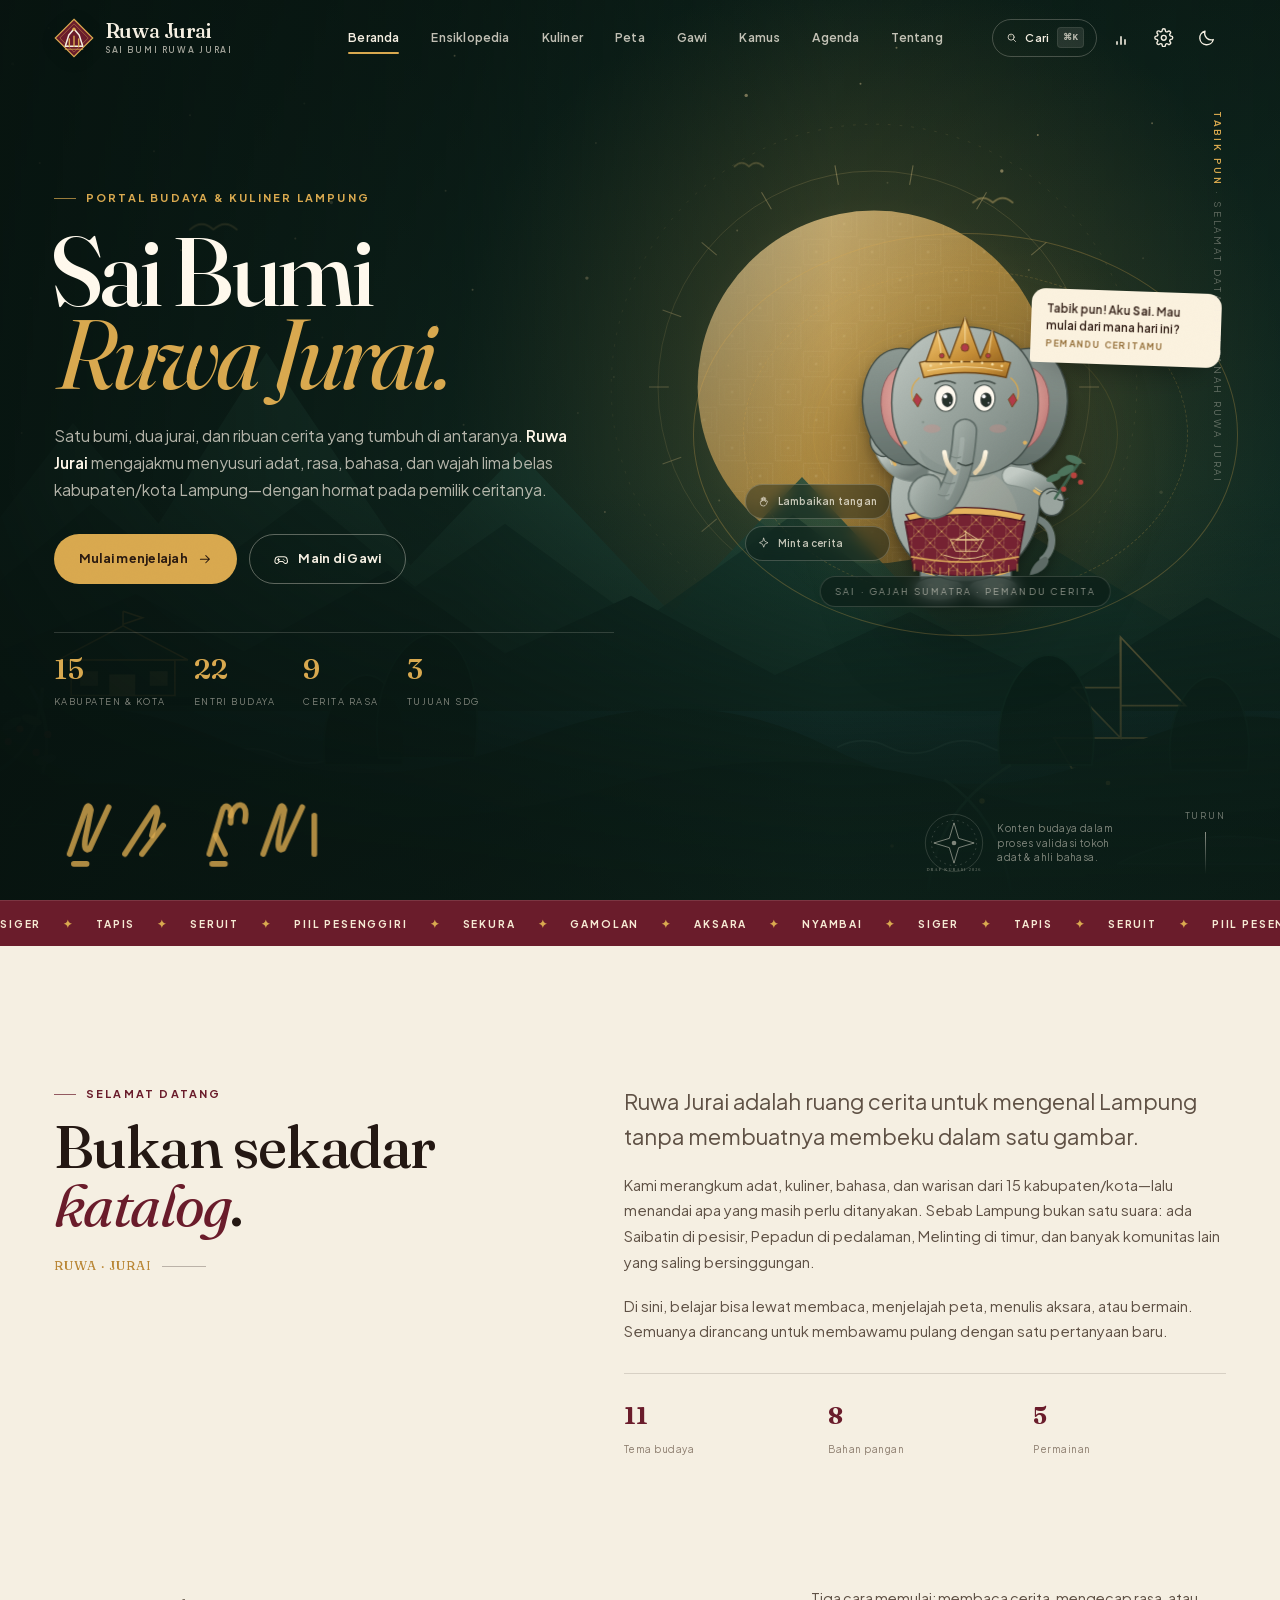
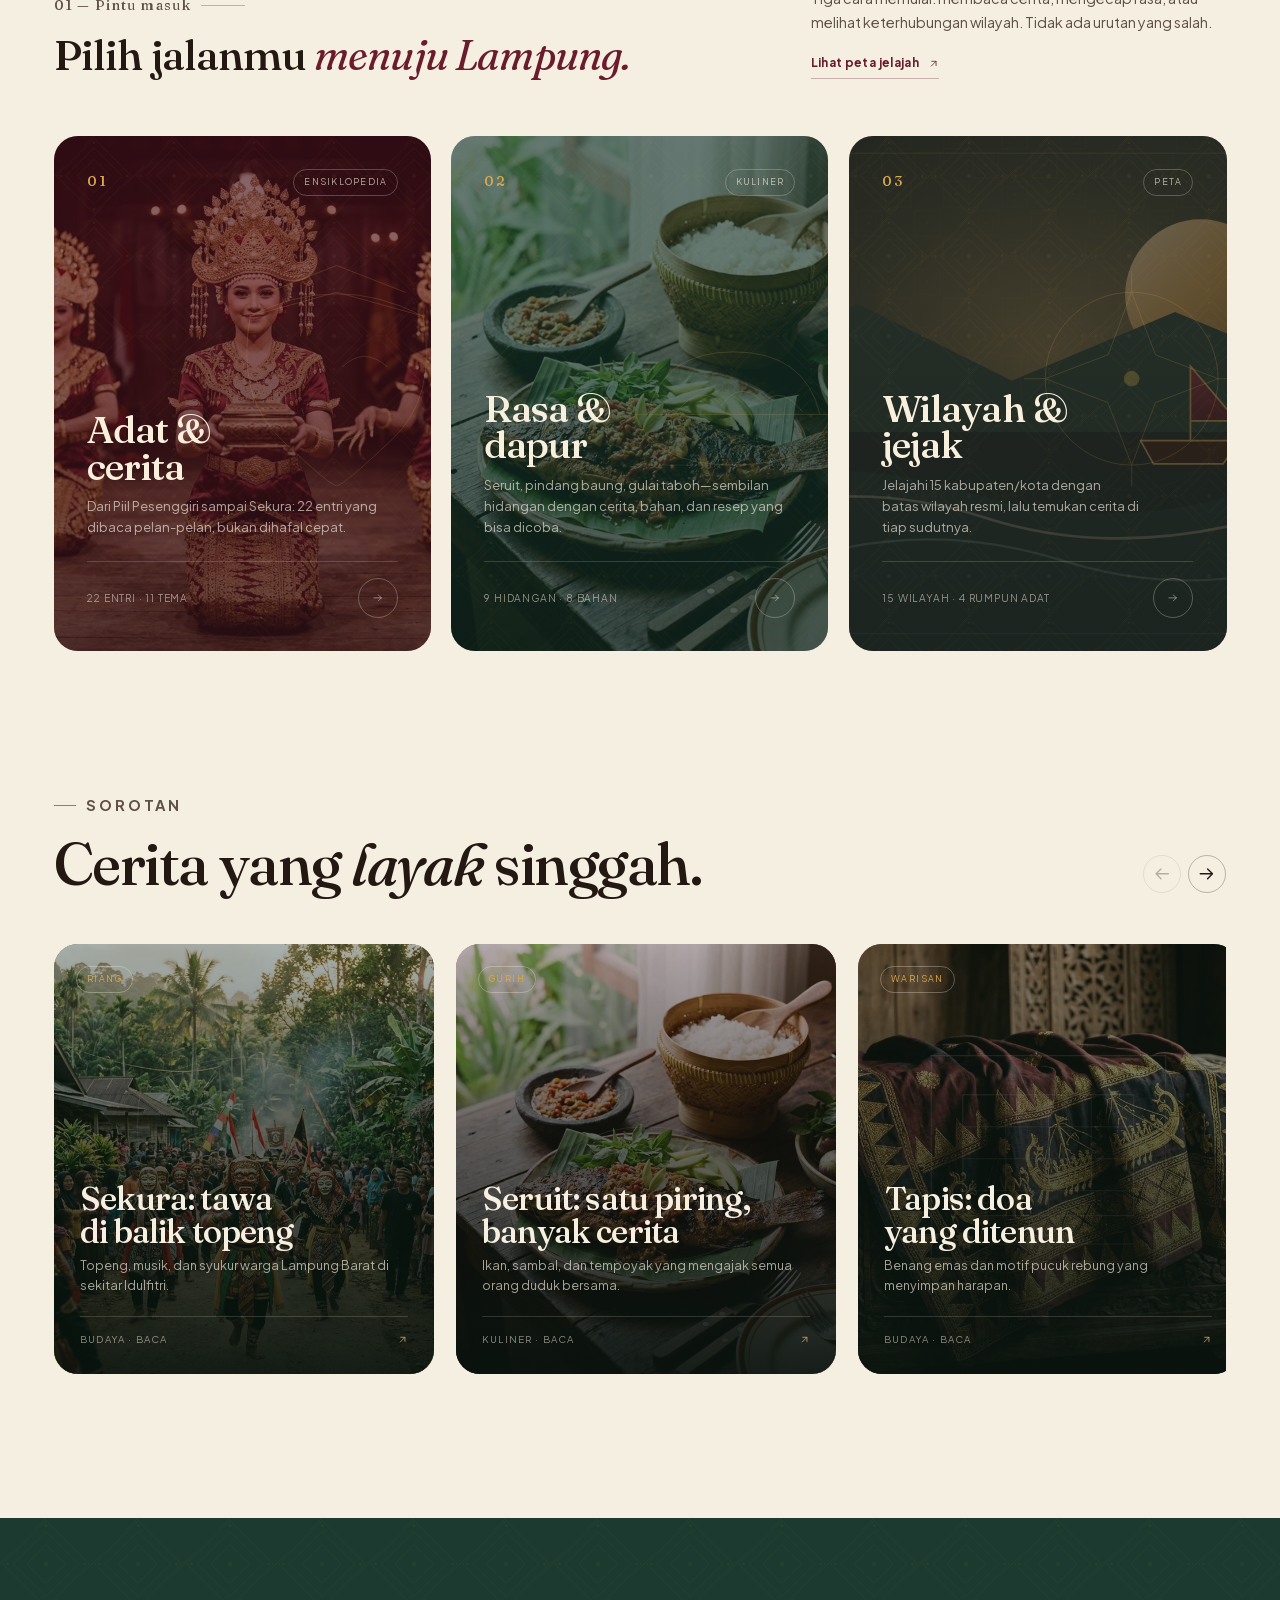
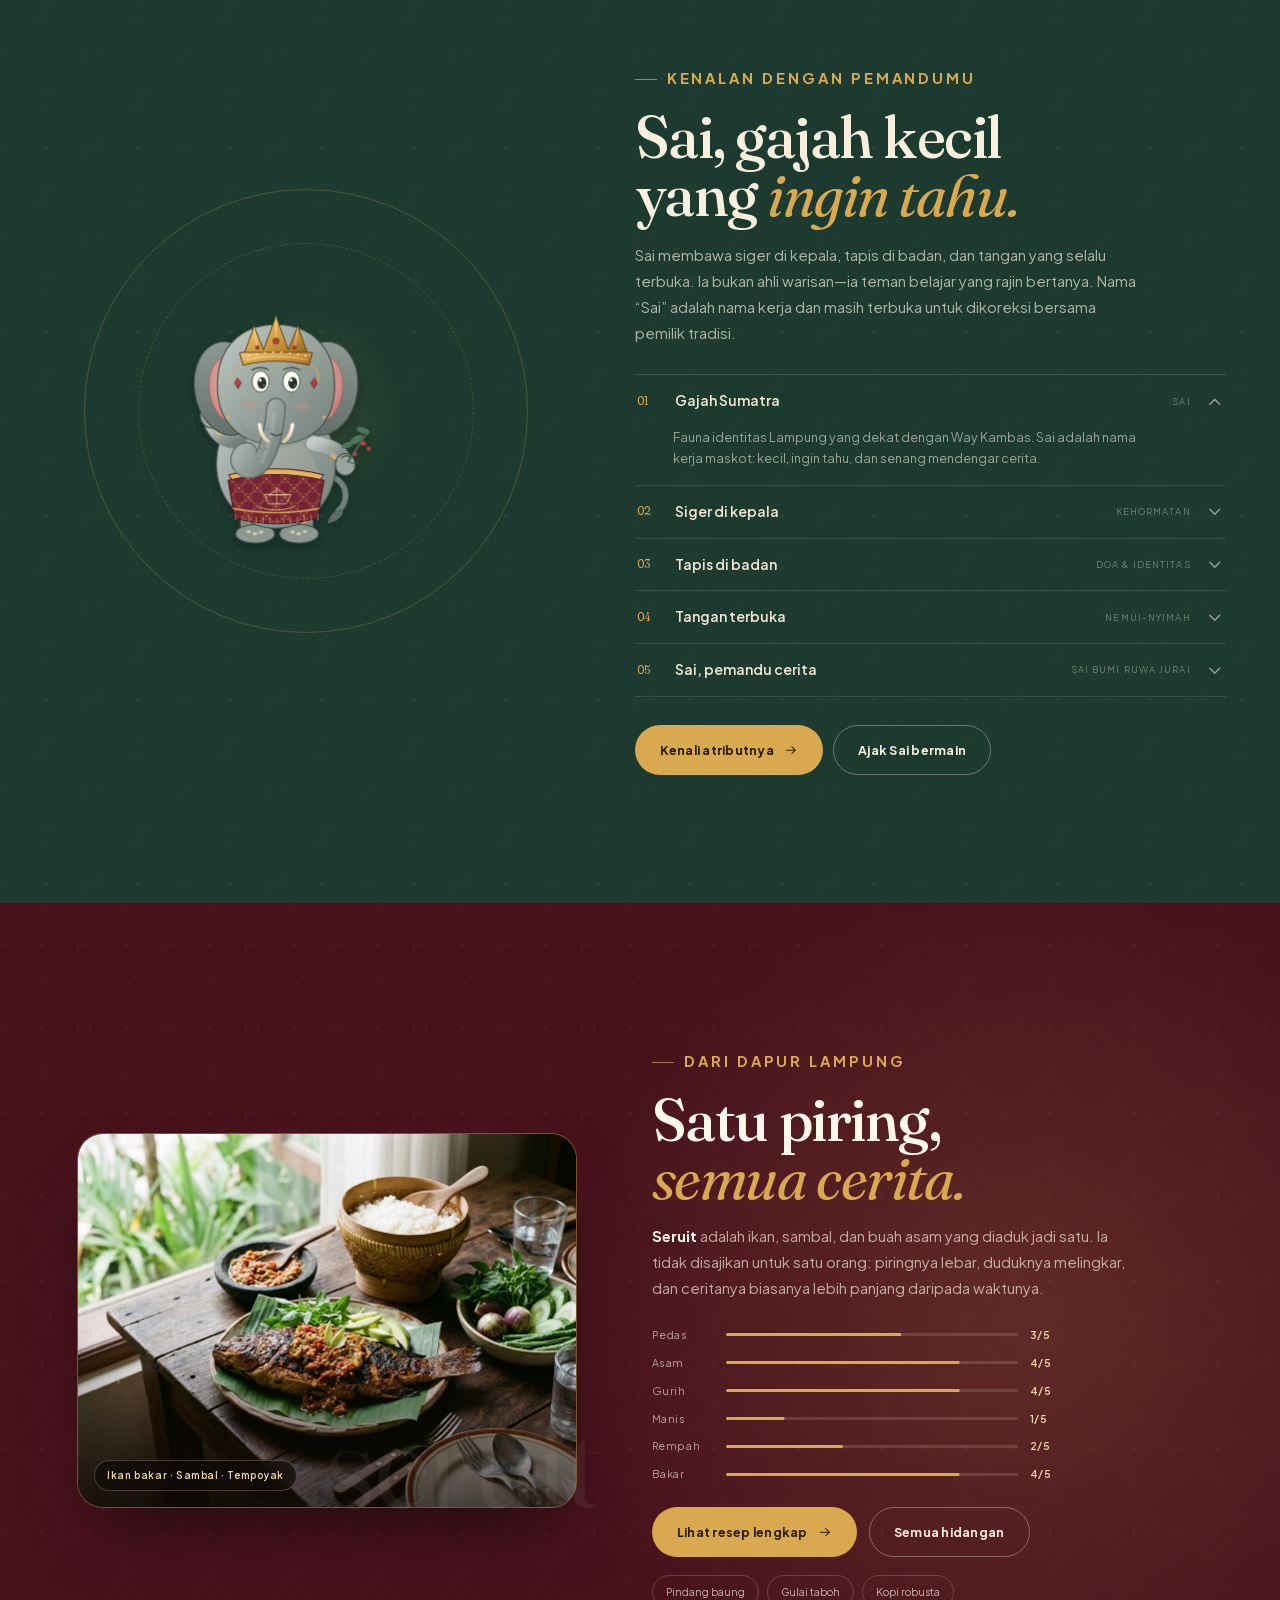
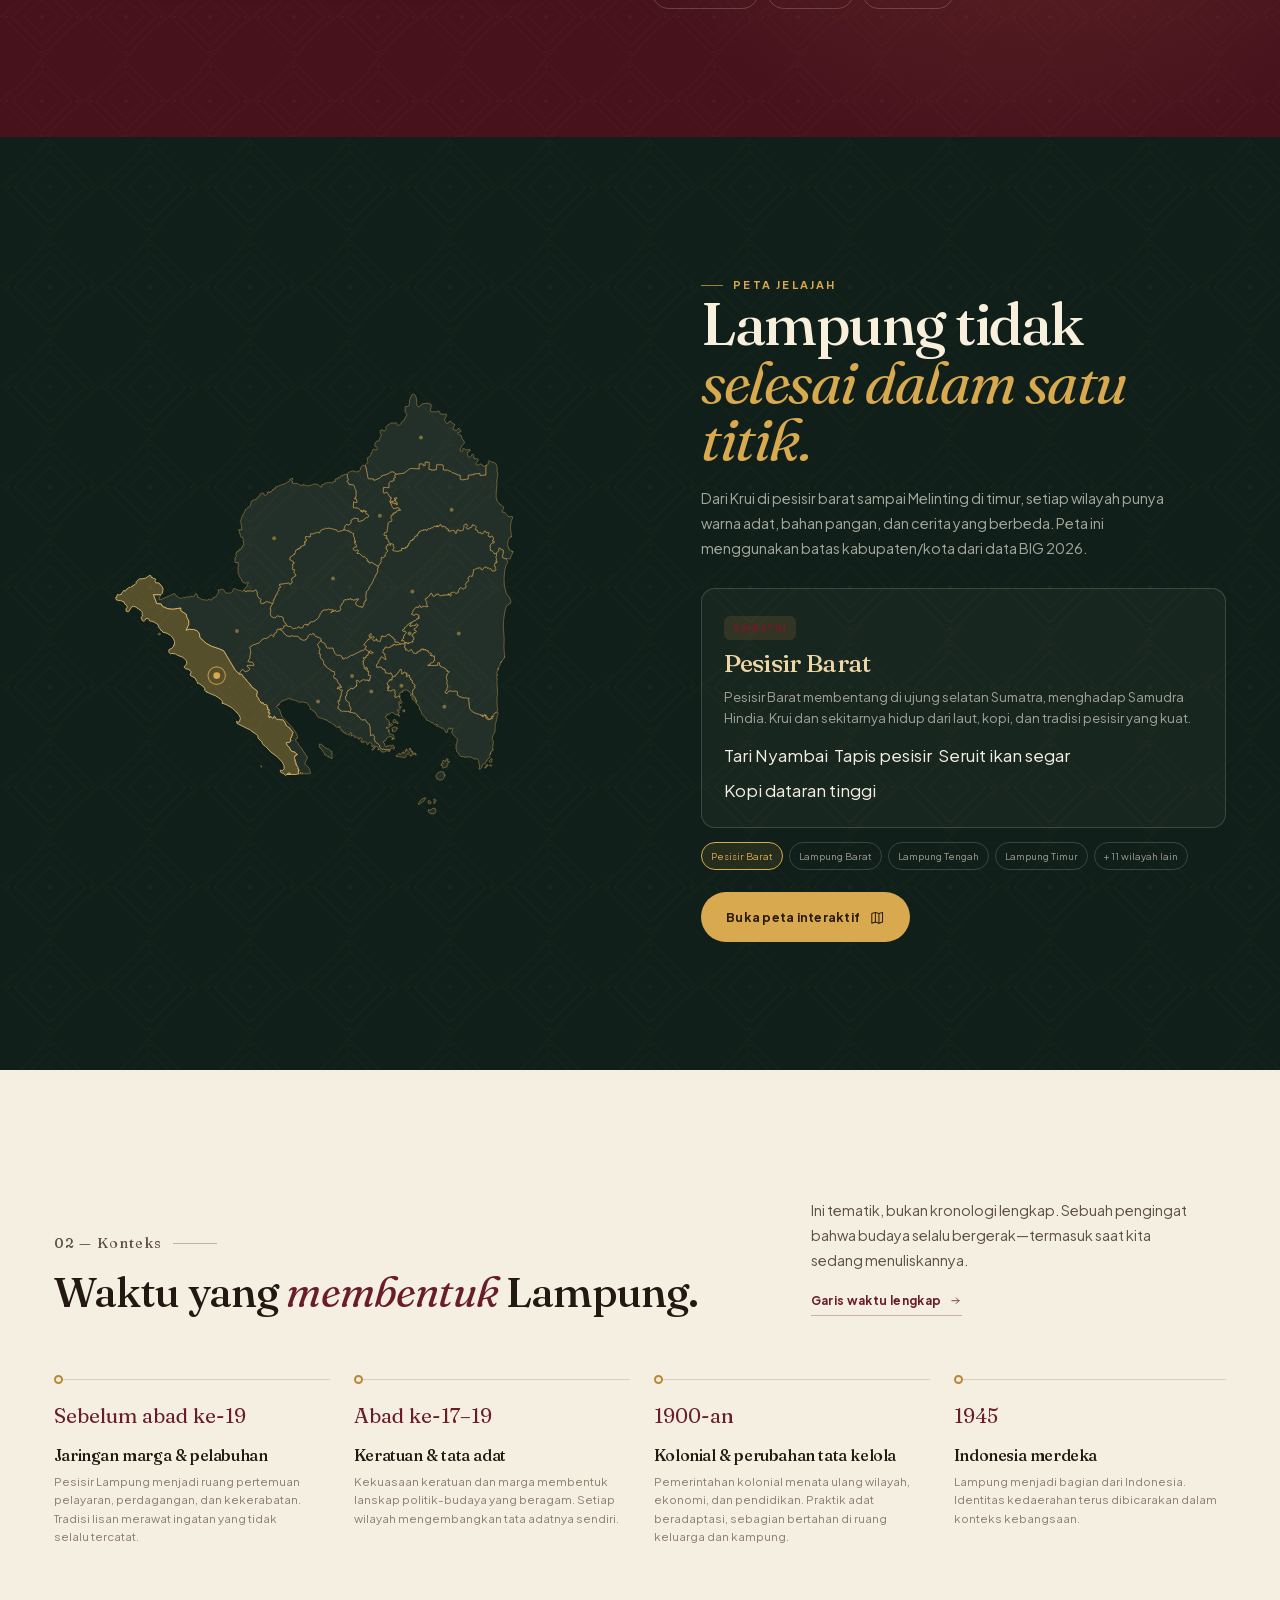
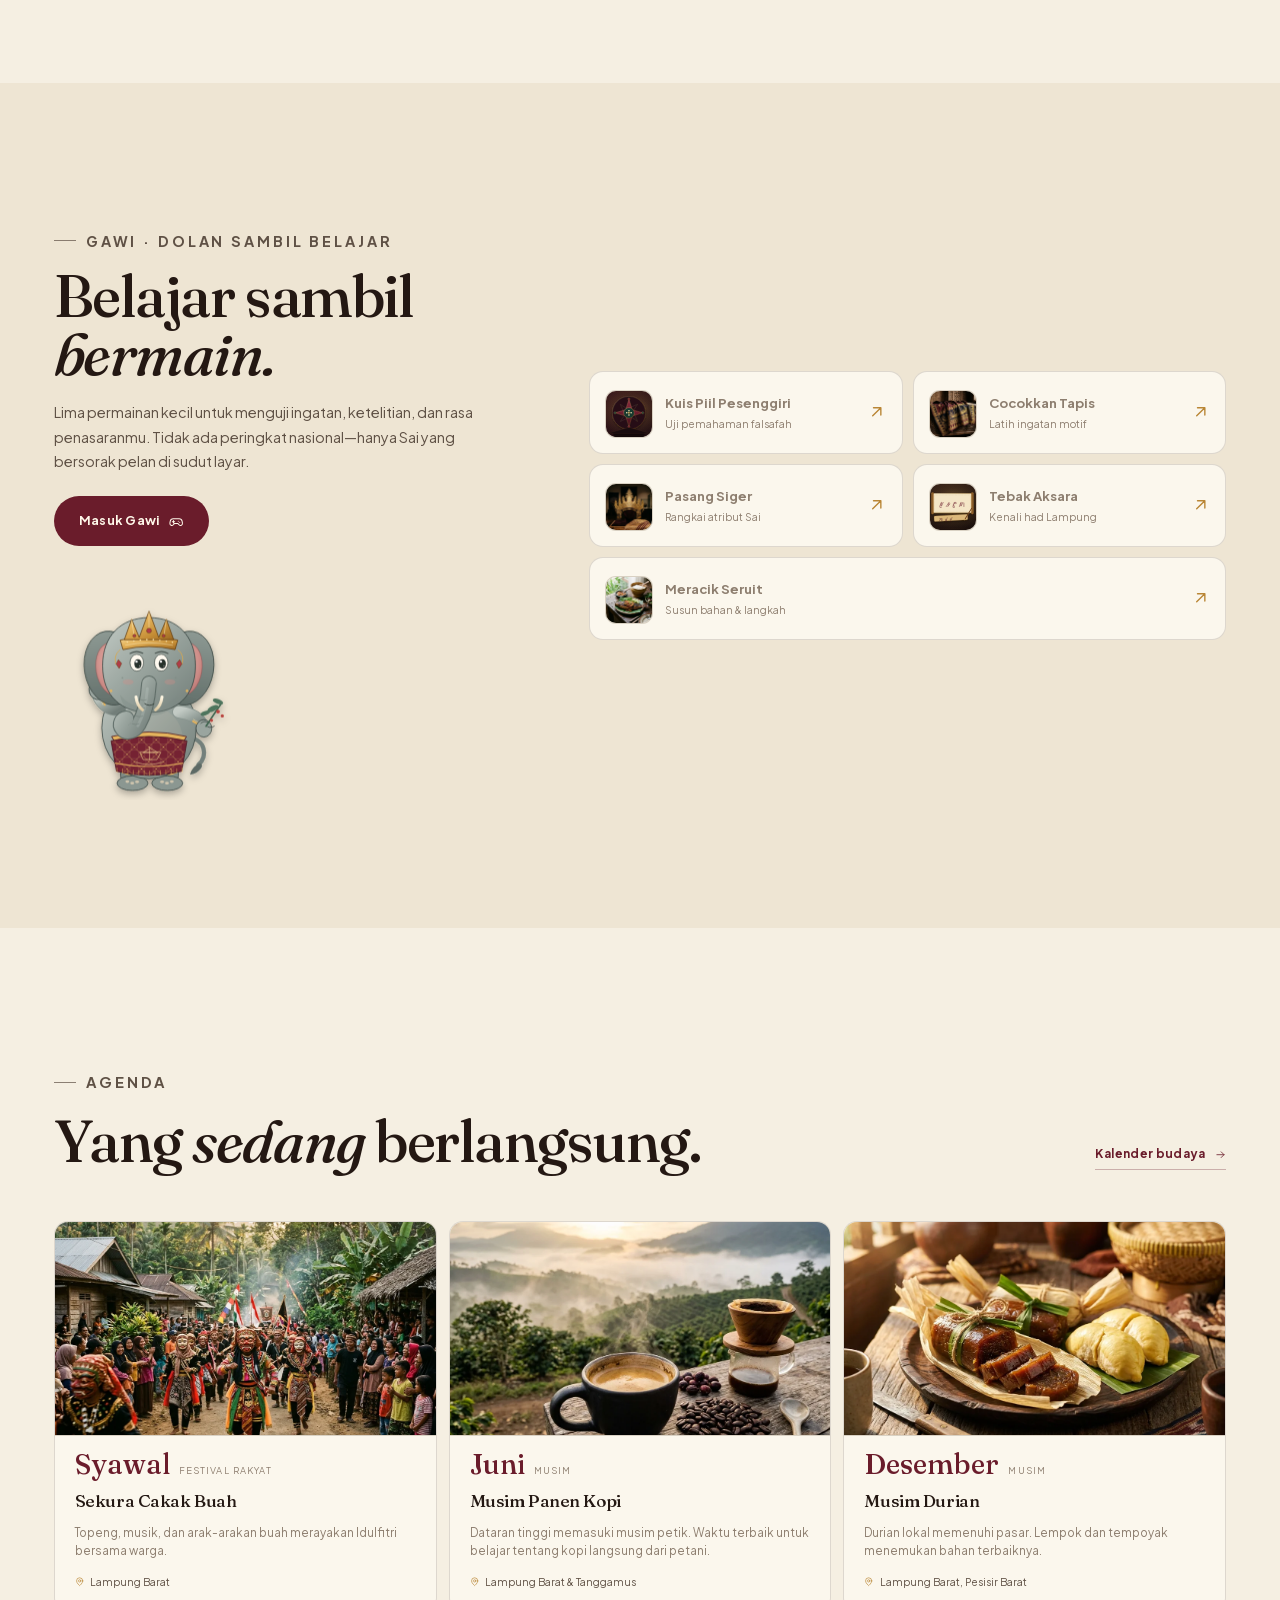
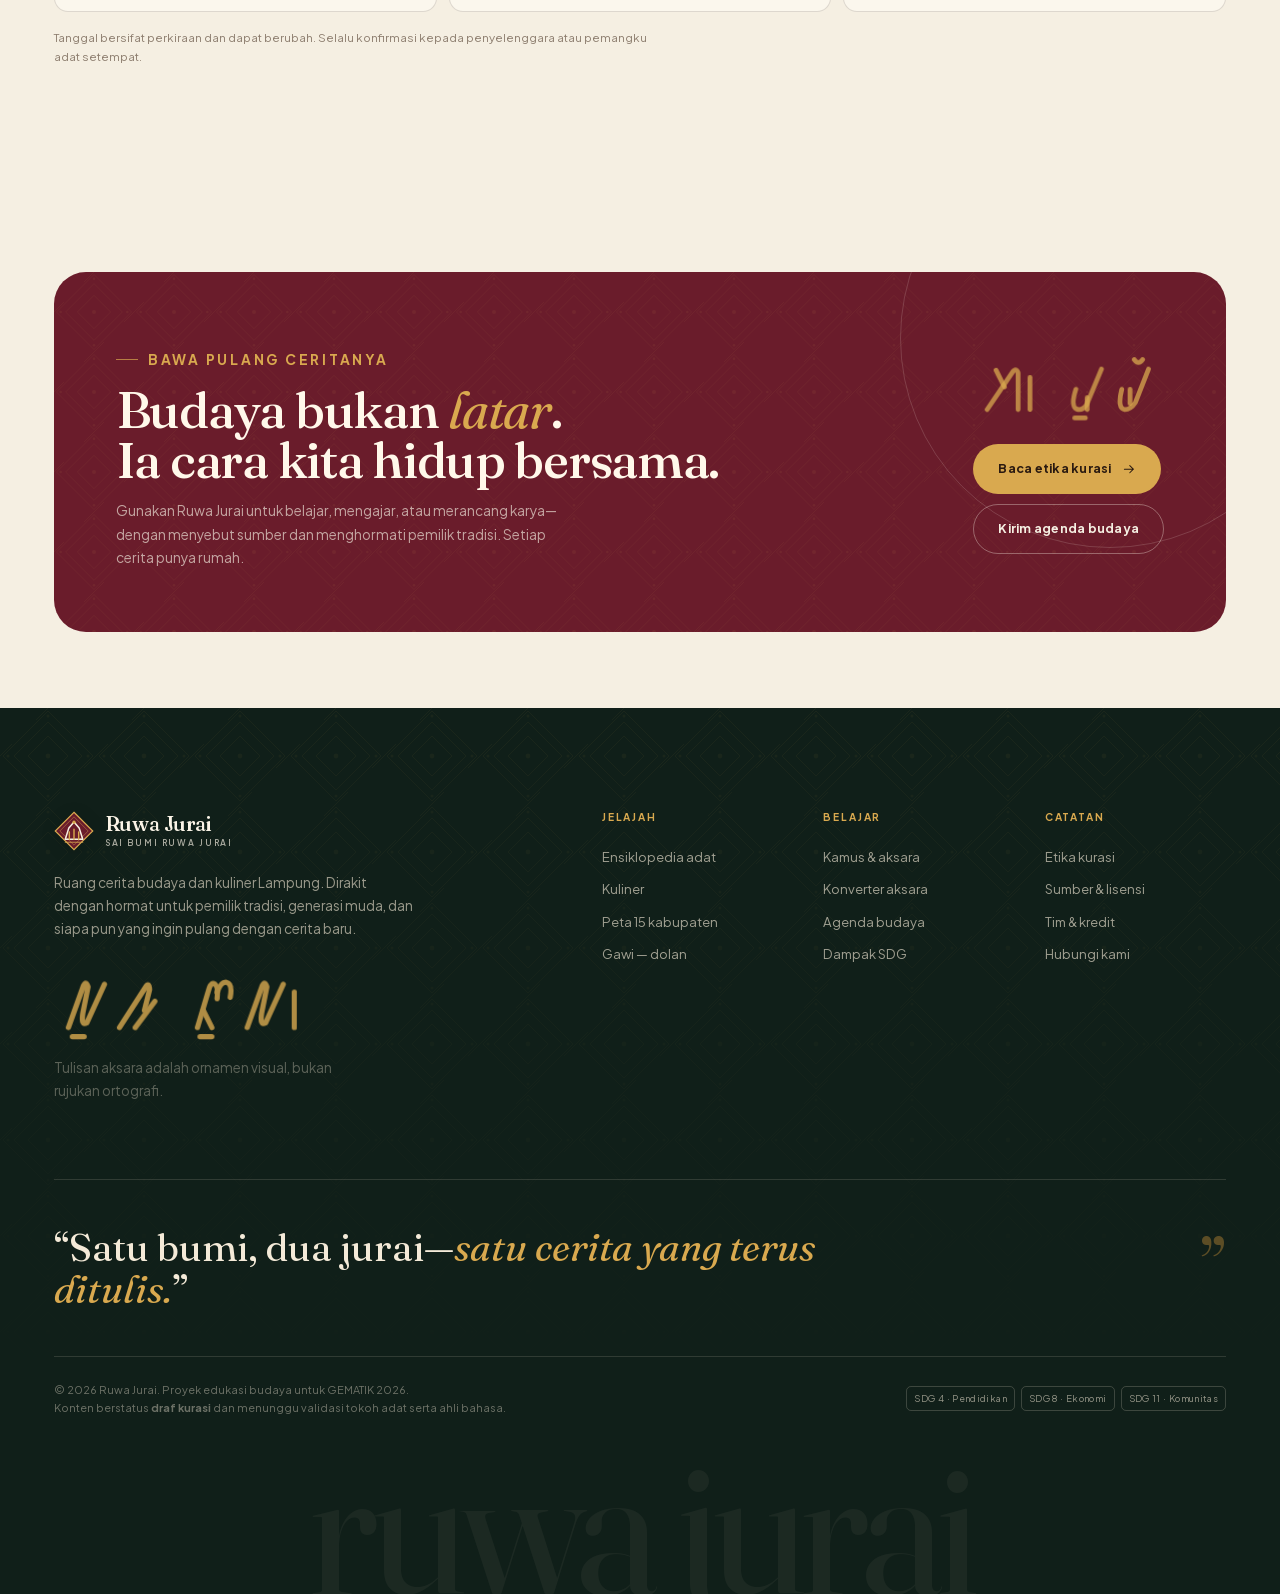
==== commit a0f9c31b: "perbikan ui dan animasi interkatip" ====
--- a/index.html
+++ b/index.html
@@ -37,6 +37,7 @@
     <!-- HERO -->
     <section class="home-hero" id="hero">
       <div class="home-hero__scene" data-hero-scene></div>
+      <div class="hero-sparks" aria-hidden="true"><span></span><span></span><span></span><span></span><span></span><span></span><span></span><span></span></div>
       <span class="hero-verbs" aria-hidden="true"><b>tabik pun</b> · selamat datang di tanah ruwa jurai</span>
       <div class="container home-hero__inner">
         <div class="home-hero__copy">
@@ -140,6 +141,7 @@
         </div>
         <div class="pathways">
           <a class="path-card reveal" href="ensiklopedia.html" style="--delay:0ms">
+            <img class="path-card__photo" src="assets/img/entries/sigeh-pengunten.webp" alt="Penari Tari Sigeh Pengunten Lampung" loading="lazy">
             <div class="path-card__top"><span class="path-card__num">01</span><span class="path-card__tag">Ensiklopedia</span></div>
             <div class="path-card__art" data-motif-panel="mask" aria-hidden="true"></div>
             <div class="path-card__body">
@@ -149,6 +151,7 @@
             </div>
           </a>
           <a class="path-card reveal" href="kuliner.html" style="--delay:80ms">
+            <img class="path-card__photo" src="assets/img/dishes/seruit.webp" alt="Hidangan Seruit khas Lampung" loading="lazy">
             <div class="path-card__top"><span class="path-card__num">02</span><span class="path-card__tag">Kuliner</span></div>
             <div class="path-card__art" data-motif-panel="seruit" aria-hidden="true"></div>
             <div class="path-card__body">
@@ -158,6 +161,7 @@
             </div>
           </a>
           <a class="path-card reveal" href="peta.html" style="--delay:160ms">
+            <img class="path-card__photo" src="assets/img/scenes/route-pesisir.svg" alt="Lanskap pesisir Lampung" loading="lazy">
             <div class="path-card__top"><span class="path-card__num">03</span><span class="path-card__tag">Peta</span></div>
             <div class="path-card__art" data-motif-panel="compass" aria-hidden="true"></div>
             <div class="path-card__body">
@@ -212,7 +216,13 @@
     <!-- RASA -->
     <section class="section rasa-feature" aria-labelledby="rasa-title">
       <div class="container rasa-feature__grid">
-        <div class="rasa-feature__art reveal" data-reveal="left" data-dish="seruit"></div>
+        <div class="rasa-feature__art reveal" data-reveal="left">
+          <div class="rasa-feature__frame">
+            <img src="assets/img/dishes/seruit.webp" alt="Seruit ikan bakar Lampung dengan sambal tempoyak dan lalapan" loading="lazy">
+            <span class="steam-wisps" aria-hidden="true"><i></i><i></i><i></i></span>
+            <span class="rasa-feature__chip">Ikan bakar · Sambal · Tempoyak</span>
+          </div>
+        </div>
         <div class="rasa-feature__copy reveal" data-reveal="right">
           <p class="eyebrow">Dari dapur Lampung</p>
           <h2 id="rasa-title">Satu piring,<br><em>semua cerita.</em></h2>
--- a/assets/css/base.css
+++ b/assets/css/base.css
@@ -145,7 +145,7 @@
 
 *, *::before, *::after { box-sizing: border-box; }
 * { margin: 0; }
-html { scroll-behavior: smooth; -webkit-text-size-adjust: 100%; }
+html { scroll-behavior: smooth; -webkit-text-size-adjust: 100%; overflow-x: clip; }
 body {
   min-height: 100vh;
   background: var(--bg);
--- a/assets/css/components.css
+++ b/assets/css/components.css
@@ -237,6 +237,7 @@
 }
 .card:hover { box-shadow: var(--shadow); border-color: color-mix(in srgb, var(--gold) 40%, var(--line)); }
 .chip {
+  position: relative; overflow: hidden;
   display: inline-flex; align-items: center; gap: 7px;
   padding: 8px 13px; border-radius: 999px;
   border: 1px solid var(--line); background: transparent;
@@ -245,11 +246,13 @@
   transition: background .2s, color .2s, border-color .2s, transform .2s;
 }
 .chip:hover { border-color: var(--line-strong); color: var(--ink); transform: translateY(-1px); }
-.chip[aria-pressed='true'], .chip.is-active {
+.chip[aria-pressed='true'], .chip.is-active, .chip.chip--active {
   background: var(--maroon); border-color: var(--maroon); color: #fff8ea;
 }
-.chip .count { opacity: .55; font-size: .63rem; margin-left: 2px; }
-html[data-theme='dark'] .chip[aria-pressed='true'] { background: var(--gold-2); border-color: var(--gold-2); color: #2a1a10; }
+.chip .count { opacity: .65; font-size: .63rem; margin-left: 2px; }
+html[data-theme='dark'] .chip[aria-pressed='true'],
+html[data-theme='dark'] .chip.is-active,
+html[data-theme='dark'] .chip.chip--active { background: var(--gold-2); border-color: var(--gold-2); color: #2a1a10; }
 .tag {
   display: inline-flex; align-items: center; gap: 5px;
   padding: 4px 9px; border-radius: 6px;
@@ -329,7 +332,7 @@
   .footer__brand { grid-column: 1 / -1; }
 }
 @media (max-width: 760px) {
-  .footer__top { grid-template-columns: 1fr 1fr; gap: 30px; }
+  .footer__top { grid-template-columns: minmax(0, 1fr) minmax(0, 1fr); gap: 30px; }
   .footer__brand { grid-column: 1 / -1; }
   .footer__quote { flex-direction: column; align-items: flex-start; gap: 16px; }
   .footer__quote .quote-mark { display: none; }
@@ -523,3 +526,59 @@
 /* page transition curtain (optional) */
 .page-curtain { position: fixed; inset: 0; z-index: 9500; background: var(--maroon-deep); transform: scaleY(0); transform-origin: bottom; pointer-events: none; }
 .page-curtain.is-active { transform: scaleY(1); transition: transform .35s var(--ease); }
+
+/* ---------- interactive animations & micro-effects ---------- */
+.btn-ripple {
+  position: absolute; border-radius: 50%; pointer-events: none;
+  background: radial-gradient(circle, rgba(255, 244, 214, .45), transparent 70%);
+  transform: scale(0); animation: btnRipple .58s var(--ease) forwards;
+}
+@keyframes btnRipple { to { transform: scale(1.6); opacity: 0; } }
+
+.spark-particle {
+  position: fixed; width: 7px; height: 7px; border-radius: 50%;
+  background: radial-gradient(circle, #fff8e2 20%, var(--gold-2) 70%, transparent 100%);
+  box-shadow: 0 0 10px rgba(217, 169, 79, .85);
+  pointer-events: none; z-index: 9600;
+  animation: sparkBurst .72s var(--ease) forwards;
+}
+@keyframes sparkBurst {
+  0% { opacity: 1; transform: translate(-50%, -50%) scale(.4); }
+  100% { opacity: 0; transform: translate(calc(-50% + var(--dx, 0px)), calc(-50% + var(--dy, 0px))) scale(1.2); }
+}
+
+.anim-in {
+  opacity: 0; transform: translateY(18px) scale(.985);
+  animation: cardRise .55s var(--ease) var(--stagger, 0ms) forwards;
+}
+@keyframes cardRise {
+  to { opacity: 1; transform: none; }
+}
+
+.is-swap { animation: panelSwap .38s var(--ease); }
+@keyframes panelSwap { from { opacity: .45; transform: translateY(6px); } to { opacity: 1; transform: none; } }
+
+.is-pop { animation: popBounce .38s var(--ease); }
+@keyframes popBounce { 40% { transform: scale(1.1); } 100% { transform: scale(1); } }
+
+.sai-svg .is-part-glow {
+  filter: drop-shadow(0 0 14px rgba(240, 202, 127, .9));
+  animation: partPulse 1.6s ease-in-out infinite;
+}
+@keyframes partPulse {
+  0%, 100% { filter: drop-shadow(0 0 10px rgba(240, 202, 127, .7)); }
+  50% { filter: drop-shadow(0 0 22px rgba(255, 240, 196, 1)); }
+}
+
+/* subtle golden cursor spotlight on interactive cards */
+.path-card, .highlight-card, .entry-card, .dish-card, .game-card, .badge-card, .route-card, .agenda-card, .ingredient-card, .taste-card, .gallery-tile, .value-card, .sdg-card {
+  will-change: transform;
+}
+.entry-card::after, .dish-card::after, .game-card::after, .agenda-card::after, .ingredient-card::after, .route-card::after {
+  content: ''; position: absolute; inset: 0; pointer-events: none; z-index: 2;
+  background: radial-gradient(280px circle at var(--mx, 50%) var(--my, 50%), rgba(217, 169, 79, .14), transparent 72%);
+  opacity: 0; transition: opacity .35s ease;
+}
+.entry-card:hover::after, .dish-card:hover::after, .game-card:hover::after, .agenda-card:hover::after, .ingredient-card:hover::after, .route-card:hover::after {
+  opacity: 1;
+}
--- a/assets/css/pages.css
+++ b/assets/css/pages.css
@@ -33,7 +33,41 @@
   z-index: 1;
   pointer-events: none;
 }
-.page-hero__art svg { width: 100%; height: auto; }
+.page-hero__art svg { width: 100%; height: auto; animation: heroOrnamentSpin 68s linear infinite; transform-origin: center; }
+@keyframes heroOrnamentSpin { to { transform: rotate(360deg); } }
+
+.page-hero__inner > * {
+  opacity: 0; transform: translateY(14px);
+  animation: heroStaggerIn .68s var(--ease) forwards;
+}
+.page-hero__inner > *:nth-child(1) { animation-delay: .04s; }
+.page-hero__inner > *:nth-child(2) { animation-delay: .1s; }
+.page-hero__inner > *:nth-child(3) { animation-delay: .16s; }
+.page-hero__inner > *:nth-child(4) { animation-delay: .22s; }
+.page-hero__inner > *:nth-child(5) { animation-delay: .28s; }
+.page-hero__inner > *:nth-child(6) { animation-delay: .34s; }
+@keyframes heroStaggerIn { to { opacity: 1; transform: none; } }
+
+/* editorial photo mosaic on interior page heroes */
+.page-hero__mosaic {
+  position: absolute; right: clamp(24px, 5vw, 90px); top: 52%; transform: translateY(-50%);
+  width: clamp(260px, 28vw, 390px); height: clamp(240px, 24vw, 330px);
+  z-index: 2; pointer-events: none;
+}
+.hero-polaroid {
+  position: absolute; margin: 0; border-radius: 16px; overflow: hidden;
+  border: 2px solid color-mix(in srgb, var(--gold) 55%, var(--surface));
+  background: var(--surface); box-shadow: var(--shadow-lg);
+  transition: transform .5s var(--ease);
+}
+.hero-polaroid img { width: 100%; height: 100%; object-fit: cover; display: block; }
+.hero-polaroid--a { width: 62%; aspect-ratio: 4/3; left: 0; top: 8%; transform: rotate(-6deg); animation: polaroidFloatA 7s ease-in-out infinite; z-index: 2; }
+.hero-polaroid--b { width: 58%; aspect-ratio: 4/3; right: 0; top: 0; transform: rotate(5deg); animation: polaroidFloatB 8.2s ease-in-out infinite; z-index: 1; }
+.hero-polaroid--c { width: 60%; aspect-ratio: 4/3; right: 12%; bottom: 0; transform: rotate(-2deg); animation: polaroidFloatC 6.6s ease-in-out infinite; z-index: 3; }
+@keyframes polaroidFloatA { 0%,100% { transform: rotate(-6deg) translateY(0); } 50% { transform: rotate(-4deg) translateY(-8px); } }
+@keyframes polaroidFloatB { 0%,100% { transform: rotate(5deg) translateY(0); } 50% { transform: rotate(7deg) translateY(-10px); } }
+@keyframes polaroidFloatC { 0%,100% { transform: rotate(-2deg) translateY(0); } 50% { transform: rotate(-1deg) translateY(-6px); } }
+@media (max-width: 1120px) { .page-hero__mosaic { display: none; } }
 .page-hero--kuliner .page-hero__art { color: var(--clay); opacity: .2; }
 .page-hero--peta .page-hero__art { color: var(--forest); opacity: .16; }
 .page-hero--gawi .page-hero__art { color: var(--gold); opacity: .22; }
@@ -52,7 +86,7 @@
 .page-hero__meta { display: flex; flex-wrap: wrap; gap: 10px 26px; margin-top: 30px; align-items: center; color: var(--ink-faint); font-size: .75rem; }
 .page-hero__meta .dot { width: 4px; height: 4px; border-radius: 50%; background: var(--gold); }
 .page-hero__aside {
-  position: absolute; right: 0; bottom: 30px; z-index: 3;
+  position: absolute; right: var(--gutter); bottom: 20px; z-index: 3;
   display: flex; flex-direction: column; align-items: flex-end; gap: 8px;
   color: var(--ink-faint); font-size: .68rem; text-align: right;
 }
@@ -87,6 +121,37 @@
 }
 .home-hero__scene { position: absolute; inset: 0; z-index: 0; overflow: hidden; }
 .home-hero__scene svg { width: 100%; height: 100%; object-fit: cover; }
+.hero-star { animation: starTwinkle 4.5s ease-in-out var(--d, 0s) infinite alternate; }
+@keyframes starTwinkle { from { opacity: .15; } to { opacity: .82; } }
+.hero-sun-ring { transform-origin: 1060px 430px; animation: spin 50s linear infinite; }
+.hero-sun-ring--slow { animation-duration: 95s; animation-direction: reverse; }
+.hero-sun-rays { transform-origin: 1060px 430px; animation: spin 120s linear infinite; }
+.hero-boat { transform-origin: 1335px 815px; animation: boatRock 5.8s ease-in-out infinite; }
+@keyframes boatRock { 0%,100% { transform: translateY(0) rotate(-1.2deg); } 50% { transform: translateY(-6px) rotate(1.4deg); } }
+.hero-scene__birds { animation: birdsGlide 12s ease-in-out infinite alternate; }
+@keyframes birdsGlide { from { transform: translateX(-10px) translateY(0); } to { transform: translateX(18px) translateY(-8px); } }
+
+.hero-sparks { position: absolute; inset: 0; z-index: 1; pointer-events: none; overflow: hidden; }
+.hero-sparks span {
+  position: absolute; bottom: -10px; width: 5px; height: 5px; border-radius: 50%;
+  background: radial-gradient(circle, #fff4cf, var(--gold-2) 65%, transparent 100%);
+  box-shadow: 0 0 12px rgba(217, 169, 79, .65);
+  opacity: 0; animation: sparkRise 11s linear infinite;
+}
+.hero-sparks span:nth-child(1) { left: 12%; animation-delay: 0s; animation-duration: 10s; }
+.hero-sparks span:nth-child(2) { left: 26%; animation-delay: 2.2s; animation-duration: 13s; width: 4px; height: 4px; }
+.hero-sparks span:nth-child(3) { left: 41%; animation-delay: 4.5s; animation-duration: 9.5s; }
+.hero-sparks span:nth-child(4) { left: 58%; animation-delay: 1.4s; animation-duration: 12s; width: 6px; height: 6px; }
+.hero-sparks span:nth-child(5) { left: 71%; animation-delay: 3.7s; animation-duration: 11s; }
+.hero-sparks span:nth-child(6) { left: 84%; animation-delay: 5.5s; animation-duration: 14s; width: 4px; height: 4px; }
+.hero-sparks span:nth-child(7) { left: 33%; animation-delay: 6.8s; animation-duration: 10.5s; }
+.hero-sparks span:nth-child(8) { left: 91%; animation-delay: 2.9s; animation-duration: 12.5s; }
+@keyframes sparkRise {
+  0% { transform: translateY(0) translateX(0) scale(.6); opacity: 0; }
+  18% { opacity: .75; }
+  80% { opacity: .55; }
+  100% { transform: translateY(-88vh) translateX(28px) scale(1.1); opacity: 0; }
+}
 .home-hero__scene::after {
   content: '';
   position: absolute; inset: 0;
@@ -146,6 +211,16 @@
 .mascot-stage__halo::after { inset: 22%; border-style: solid; opacity: .6; }
 .mascot-stage .sai-svg { position: relative; z-index: 2; width: 100%; height: auto; filter: drop-shadow(0 30px 40px rgba(0,0,0,.35)); animation: mascotFloat 7s ease-in-out infinite; }
 @keyframes mascotFloat { 0%,100% { transform: translateY(0) rotate(-.4deg); } 50% { transform: translateY(-14px) rotate(.5deg); } }
+.sai-eyes { transform-origin: 350px 334px; animation: saiBlink 5.4s ease-in-out infinite; }
+@keyframes saiBlink { 0%,46%,50%,100% { transform: scaleY(1); } 48% { transform: scaleY(.08); } }
+.sai-ear--left { transform-origin: 255px 354px; animation: earWiggleL 6.4s ease-in-out infinite; }
+.sai-ear--right { transform-origin: 445px 354px; animation: earWiggleR 6.4s ease-in-out infinite; }
+@keyframes earWiggleL { 0%,100% { transform: rotate(0deg); } 50% { transform: rotate(-3.2deg); } }
+@keyframes earWiggleR { 0%,100% { transform: rotate(0deg); } 50% { transform: rotate(3.2deg); } }
+.sai-tail { transform-origin: 493px 610px; animation: tailWag 3.4s ease-in-out infinite; }
+@keyframes tailWag { 0%,100% { transform: rotate(-2deg); } 50% { transform: rotate(4deg); } }
+.speech-bubble.is-pop { animation: bubblePop .45s var(--ease), bubbleFloat 6s .45s ease-in-out infinite; }
+@keyframes bubblePop { 0% { transform: scale(.86) rotate(2deg); opacity: .5; } 60% { transform: scale(1.06) rotate(1deg); opacity: 1; } 100% { transform: scale(1) rotate(2deg); } }
 .mascot-stage__caption {
   position: absolute; bottom: 2%; left: 50%; transform: translateX(-50%);
   z-index: 4; font-size: .58rem; letter-spacing: .22em; text-transform: uppercase;
@@ -296,6 +371,8 @@
 .path-card__tag { border: 1px solid rgba(245,239,226,.25); border-radius: 999px; padding: 5px 10px; font-size: .55rem; letter-spacing: .14em; text-transform: uppercase; color: rgba(245,239,226,.7); }
 .path-card__art { position: absolute; right: -12%; top: 20%; width: 74%; color: var(--gold-2); opacity: .26; z-index: -1; transition: transform .7s var(--ease), opacity .4s; }
 .path-card:hover .path-card__art { transform: rotate(6deg) scale(1.06); opacity: .38; }
+.path-card__photo { position: absolute; inset: 0; width: 100%; height: 100%; object-fit: cover; z-index: -2; opacity: .34; filter: saturate(.9) contrast(1.05); transition: transform .85s var(--ease), opacity .5s ease; }
+.path-card:hover .path-card__photo { transform: scale(1.08); opacity: .48; }
 .path-card__art svg { width: 100%; }
 .path-card__body { margin-top: auto; position: relative; z-index: 2; }
 .path-card h3 { font-size: clamp(2rem, 3vw, 2.9rem); line-height: .95; margin-bottom: 12px; }
@@ -330,9 +407,11 @@
 .highlight-card:nth-child(3) { background: #2f3f34; }
 .highlight-card:nth-child(4) { background: #3c2a20; }
 .highlight-card__art { position: absolute; inset: 0; z-index: -2; display: grid; place-items: center; color: rgba(245,239,226,.22); transition: transform .8s var(--ease); }
+.highlight-card__photo { position: absolute; inset: 0; width: 100%; height: 100%; object-fit: cover; z-index: -3; opacity: .78; transition: transform .85s var(--ease), opacity .45s ease; }
+.highlight-card:hover .highlight-card__photo { transform: scale(1.08); opacity: .92; }
 .highlight-card__art svg { width: 85%; height: 85%; }
 .highlight-card:hover .highlight-card__art { transform: scale(1.08) rotate(-3deg); }
-.highlight-card::before { content: ''; position: absolute; inset: 0; z-index: -1; background: linear-gradient(180deg, transparent 25%, rgba(9,19,14,.78) 100%); }
+.highlight-card::before { content: ''; position: absolute; inset: 0; z-index: -1; background: linear-gradient(180deg, rgba(9,19,14,.18) 0%, rgba(9,19,14,.55) 48%, rgba(9,19,14,.92) 100%); }
 .highlight-card__label { position: absolute; top: 22px; left: 22px; border: 1px solid rgba(245,239,226,.3); color: var(--gold-2); border-radius: 999px; padding: 5px 10px; font-size: .55rem; letter-spacing: .16em; text-transform: uppercase; }
 .highlight-card h3 { font-size: clamp(1.75rem, 2.6vw, 2.4rem); line-height: .98; }
 .highlight-card p { font-size: .78rem; color: rgba(245,239,226,.65); margin-top: 9px; line-height: 1.6; }
@@ -346,6 +425,7 @@
 
 /* ---------- mascot feature ---------- */
 .sai-feature { position: relative; overflow: clip; background: var(--forest); color: var(--cream); }
+html[data-theme='dark'] .sai-feature { background: #142c23; }
 .sai-feature::before { content: ''; position: absolute; inset: 0; background-image: var(--tapis-light); background-size: 92px; opacity: .045; }
 .sai-feature__grid { position: relative; display: grid; grid-template-columns: minmax(0, .92fr) minmax(0, 1.08fr); gap: clamp(30px, 6vw, 90px); align-items: center; }
 .sai-feature__visual { position: relative; display: flex; justify-content: center; }
@@ -384,6 +464,37 @@
 .rasa-feature::before { content: ''; position: absolute; inset: 0; background-image: var(--tapis-light); background-size: 84px; opacity: .05; }
 .rasa-feature__grid { position: relative; display: grid; grid-template-columns: minmax(0, 1fr) minmax(0, 1.05fr); gap: clamp(20px, 4vw, 60px); align-items: center; }
 .rasa-feature__art { position: relative; display: grid; place-items: center; }
+.rasa-feature__frame {
+  position: relative; width: min(500px, 100%); aspect-ratio: 4 / 3;
+  border-radius: 26px; overflow: hidden;
+  border: 1.5px solid rgba(217, 169, 79, .45);
+  box-shadow: 0 36px 70px -24px rgba(0, 0, 0, .55);
+  background: #23110c;
+}
+.rasa-feature__frame img { width: 100%; height: 100%; object-fit: cover; transition: transform .85s var(--ease); }
+.rasa-feature__frame:hover img { transform: scale(1.06); }
+.rasa-feature__frame::after { content: ''; position: absolute; inset: 0; background: linear-gradient(180deg, transparent 55%, rgba(18, 9, 6, .72) 100%); pointer-events: none; }
+.rasa-feature__chip {
+  position: absolute; left: 16px; bottom: 16px; z-index: 2;
+  padding: 6px 12px; border-radius: 999px;
+  background: rgba(16, 10, 7, .72); backdrop-filter: blur(8px);
+  border: 1px solid rgba(245, 239, 226, .22);
+  color: var(--gold-soft); font-size: .62rem; font-weight: 600; letter-spacing: .06em;
+}
+.steam-wisps { position: absolute; left: 50%; top: 14%; transform: translateX(-50%); display: flex; gap: 24px; pointer-events: none; z-index: 2; }
+.steam-wisps i {
+  width: 14px; height: 48px; border-radius: 50%;
+  background: radial-gradient(ellipse, rgba(255, 248, 234, .42), transparent 70%);
+  filter: blur(4px);
+  animation: steamRise 3.2s ease-in-out infinite;
+}
+.steam-wisps i:nth-child(2) { animation-delay: .9s; height: 58px; }
+.steam-wisps i:nth-child(3) { animation-delay: 1.8s; }
+@keyframes steamRise {
+  0% { transform: translateY(14px) scaleX(.8); opacity: 0; }
+  40% { opacity: .65; }
+  100% { transform: translateY(-34px) scaleX(1.35); opacity: 0; }
+}
 .rasa-feature__art .dish-svg { width: min(520px, 100%); filter: drop-shadow(0 40px 50px rgba(0,0,0,.3)); transition: transform .8s var(--ease); }
 .rasa-feature__art:hover .dish-svg { transform: scale(1.03) rotate(1deg); }
 .rasa-feature__art::after {
@@ -414,6 +525,8 @@
 .map-teaser__art .mini-region { fill: rgba(245,239,226,.08); stroke: rgba(217,169,79,.55); stroke-width: 1.2; transition: fill .25s, stroke .25s; cursor: pointer; }
 .map-teaser__art .mini-region:hover, .map-teaser__art .mini-region.is-active { fill: rgba(217,169,79,.35); stroke: #f0ca7f; }
 .map-teaser__art .mini-dot { fill: var(--gold-2); }
+.map-teaser__art .mini-beacon { fill: none; stroke: var(--gold-2); stroke-width: 1.8; opacity: .75; pointer-events: none; transform-box: fill-box; transform-origin: center; animation: mapBeacon 2.2s ease-out infinite; }
+@keyframes mapBeacon { 0% { transform: scale(.4); opacity: .95; } 100% { transform: scale(2.1); opacity: 0; } }
 .map-teaser .eyebrow { color: var(--gold-2); }
 .map-teaser h2 { color: #f8efdd; }
 .map-teaser h2 em { color: var(--gold-2); font-weight: 400; }
@@ -454,16 +567,23 @@
 .game-mini:hover { transform: translateY(-3px); border-color: color-mix(in srgb, var(--gold) 55%, var(--line)); background: var(--surface-2); }
 .game-mini--wide { grid-column: 1 / -1; }
 .game-mini__icon { width: 40px; height: 40px; border-radius: 11px; display: grid; place-items: center; background: color-mix(in srgb, var(--maroon) 8%, transparent); color: var(--maroon); flex: 0 0 auto; }
+.game-mini__thumb { width: 48px; height: 48px; border-radius: 11px; overflow: hidden; flex: 0 0 auto; border: 1px solid var(--line); background: var(--surface-2); }
+.game-mini__thumb img { width: 100%; height: 100%; object-fit: cover; transition: transform .45s var(--ease); }
+.game-mini:hover .game-mini__thumb img { transform: scale(1.1); }
 .game-mini__icon .icon { width: 20px; height: 20px; }
 html[data-theme='dark'] .game-mini__icon { color: var(--gold-2); background: color-mix(in srgb, var(--gold) 10%, transparent); }
 .game-mini b { display: block; font-size: .82rem; line-height: 1.25; }
 .game-mini span { display: block; font-size: .65rem; color: var(--ink-faint); margin-top: 3px; }
 .game-mini .icon { margin-left: auto; color: var(--gold); }
-@media (max-width: 860px) { .games-teaser__grid { grid-template-columns: 1fr; } .games-teaser__mascot { display: none; } }
+@media (max-width: 860px) { .games-teaser__grid { grid-template-columns: minmax(0, 1fr); } .games-teaser__mascot { display: none; } }
+@media (max-width: 560px) { .game-mini-grid { grid-template-columns: minmax(0, 1fr); } }
 
 /* ---------- agenda teaser ---------- */
 .agenda-strip { display: grid; grid-template-columns: repeat(3, 1fr); gap: 12px; }
-.agenda-mini { padding: 22px; border: 1px solid var(--line); border-radius: var(--radius-sm); background: var(--surface); display: flex; flex-direction: column; gap: 12px; min-height: 220px; transition: .3s; }
+.agenda-mini { padding: 16px 20px 20px; border: 1px solid var(--line); border-radius: var(--radius-sm); background: var(--surface); display: flex; flex-direction: column; gap: 12px; min-height: 220px; transition: .3s; overflow: hidden; }
+.agenda-mini__media { margin: -16px -20px 2px; aspect-ratio: 16 / 9; overflow: hidden; background: var(--surface-2); border-bottom: 1px solid var(--line); }
+.agenda-mini__media img { width: 100%; height: 100%; object-fit: cover; transition: transform .65s var(--ease); }
+.agenda-mini:hover .agenda-mini__media img { transform: scale(1.06); }
 .agenda-mini:hover { border-color: color-mix(in srgb, var(--gold) 55%, var(--line)); transform: translateY(-3px); box-shadow: var(--shadow); }
 .agenda-mini__date { display: flex; align-items: baseline; gap: 9px; }
 .agenda-mini__date b { font-family: var(--font-display); font-size: 1.75rem; font-weight: 500; color: var(--maroon); line-height: 1; }
@@ -493,7 +613,7 @@
 .cta-band__actions { display: flex; flex-direction: column; align-items: flex-start; gap: 10px; justify-self: end; }
 .cta-band__aksara { width: 190px; color: rgba(217,169,79,.75); margin-bottom: 8px; align-self: flex-end; }
 .cta-band__aksara svg { width: 100%; }
-@media (max-width: 760px) { .cta-band { grid-template-columns: 1fr; } .cta-band__actions { justify-self: start; } .cta-band__aksara { align-self: flex-start; } }
+@media (max-width: 760px) { .cta-band { grid-template-columns: minmax(0, 1fr); } .cta-band__actions { justify-self: start; } .cta-band__aksara { align-self: flex-start; width: min(190px, 100%); } }
 
 /* ---------- misc home ---------- */
 .home-intro { position: relative; }
